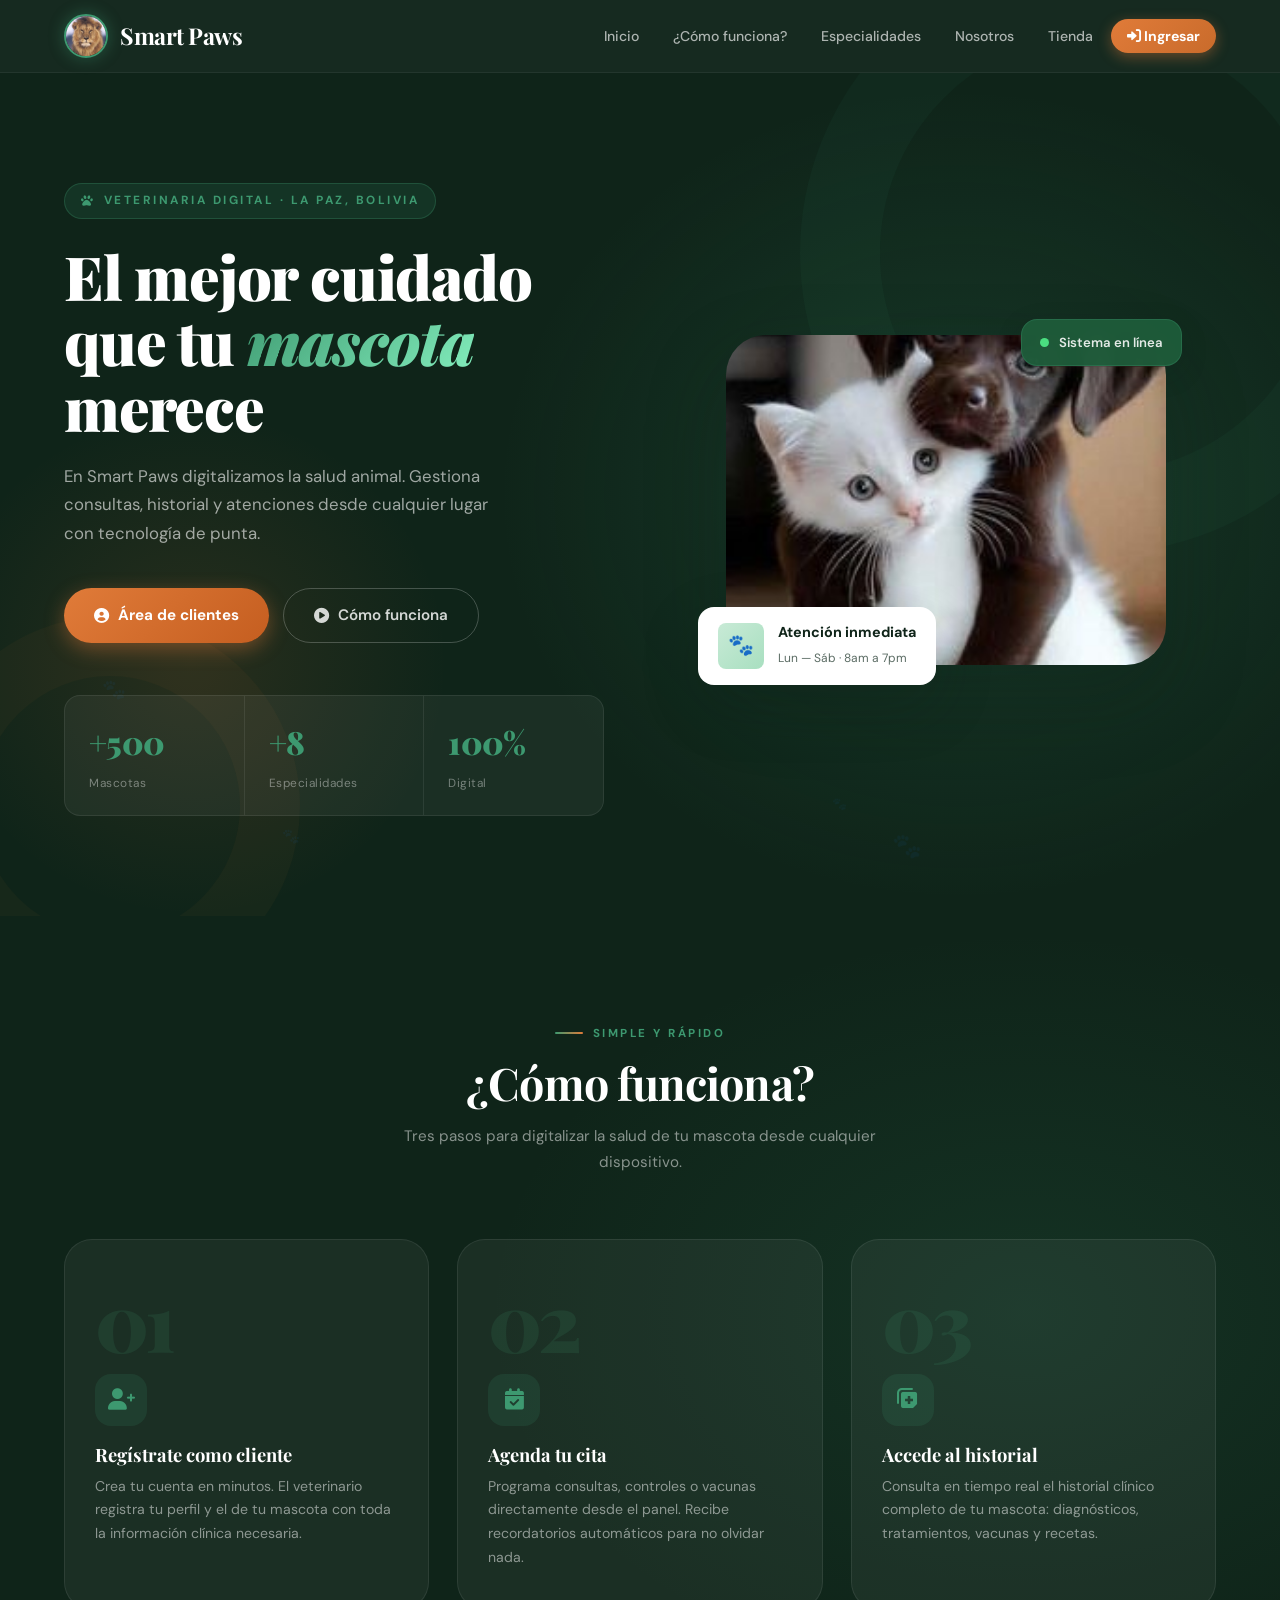
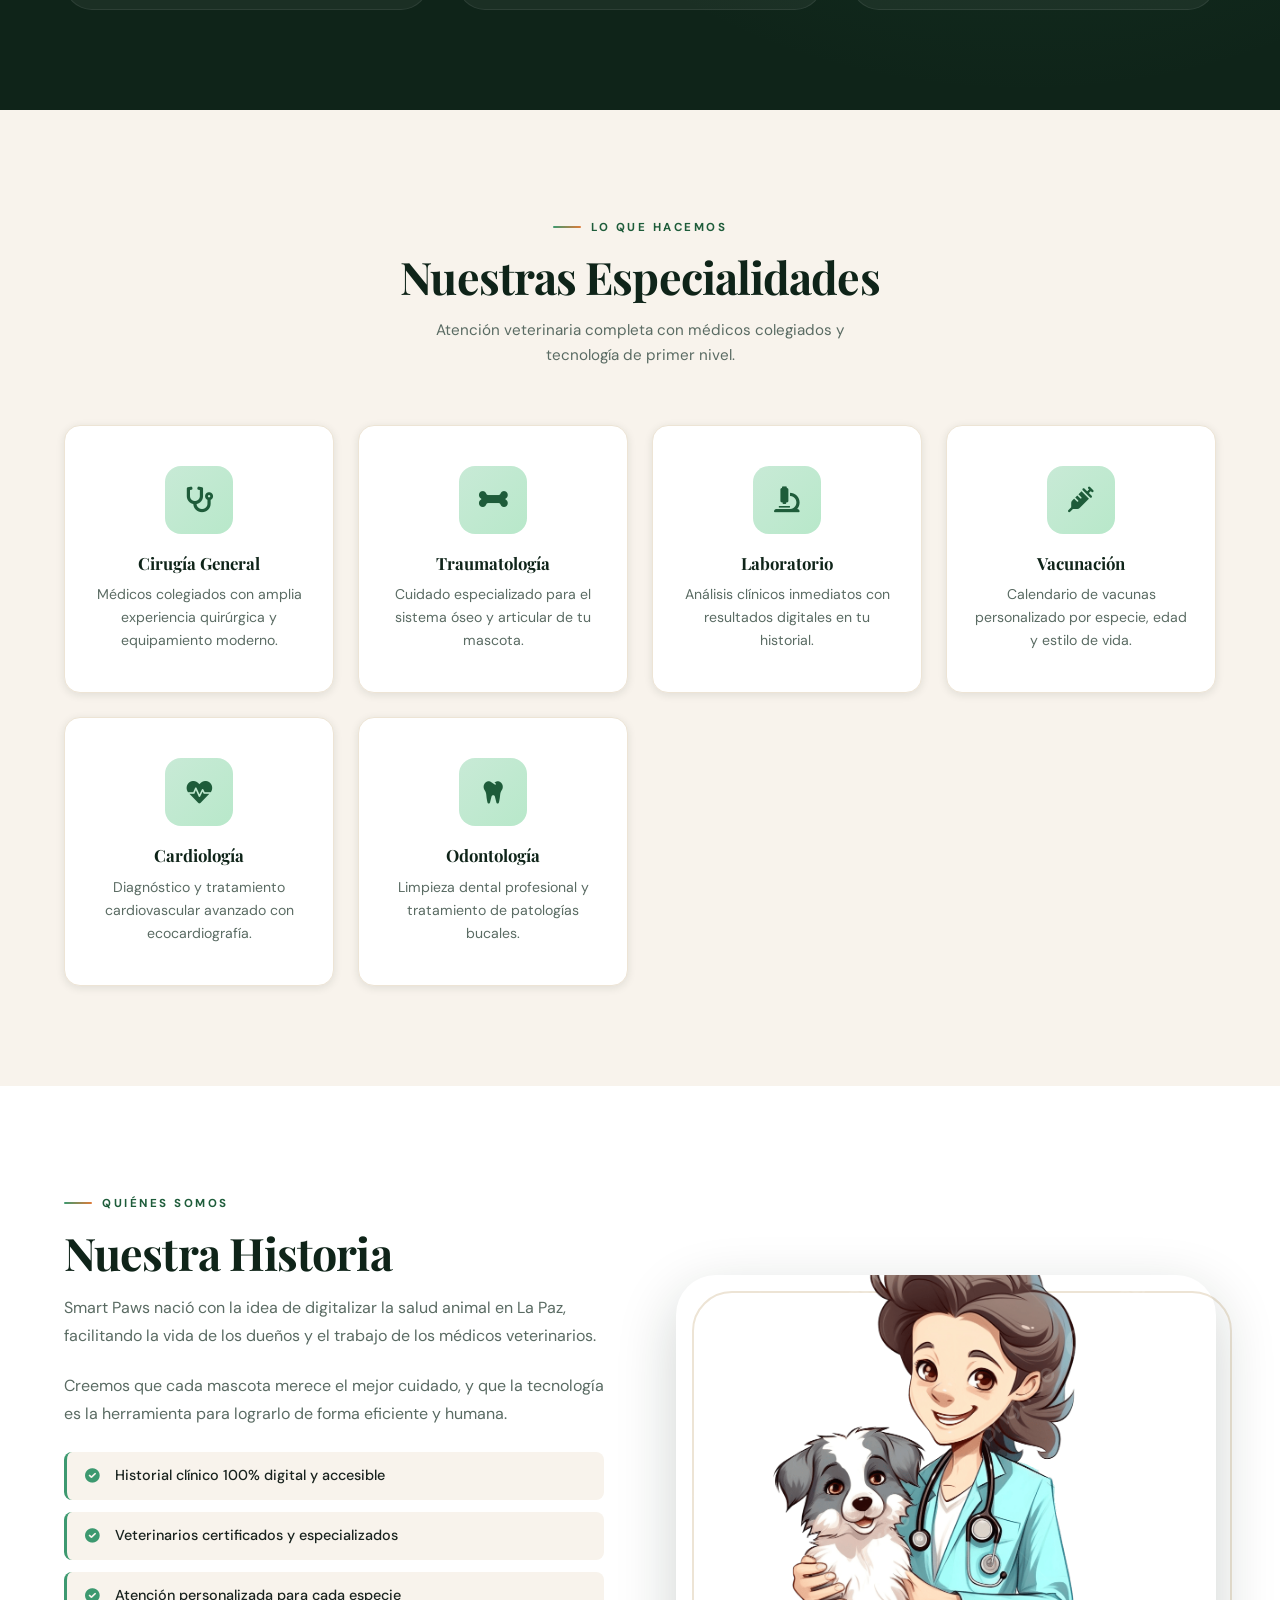
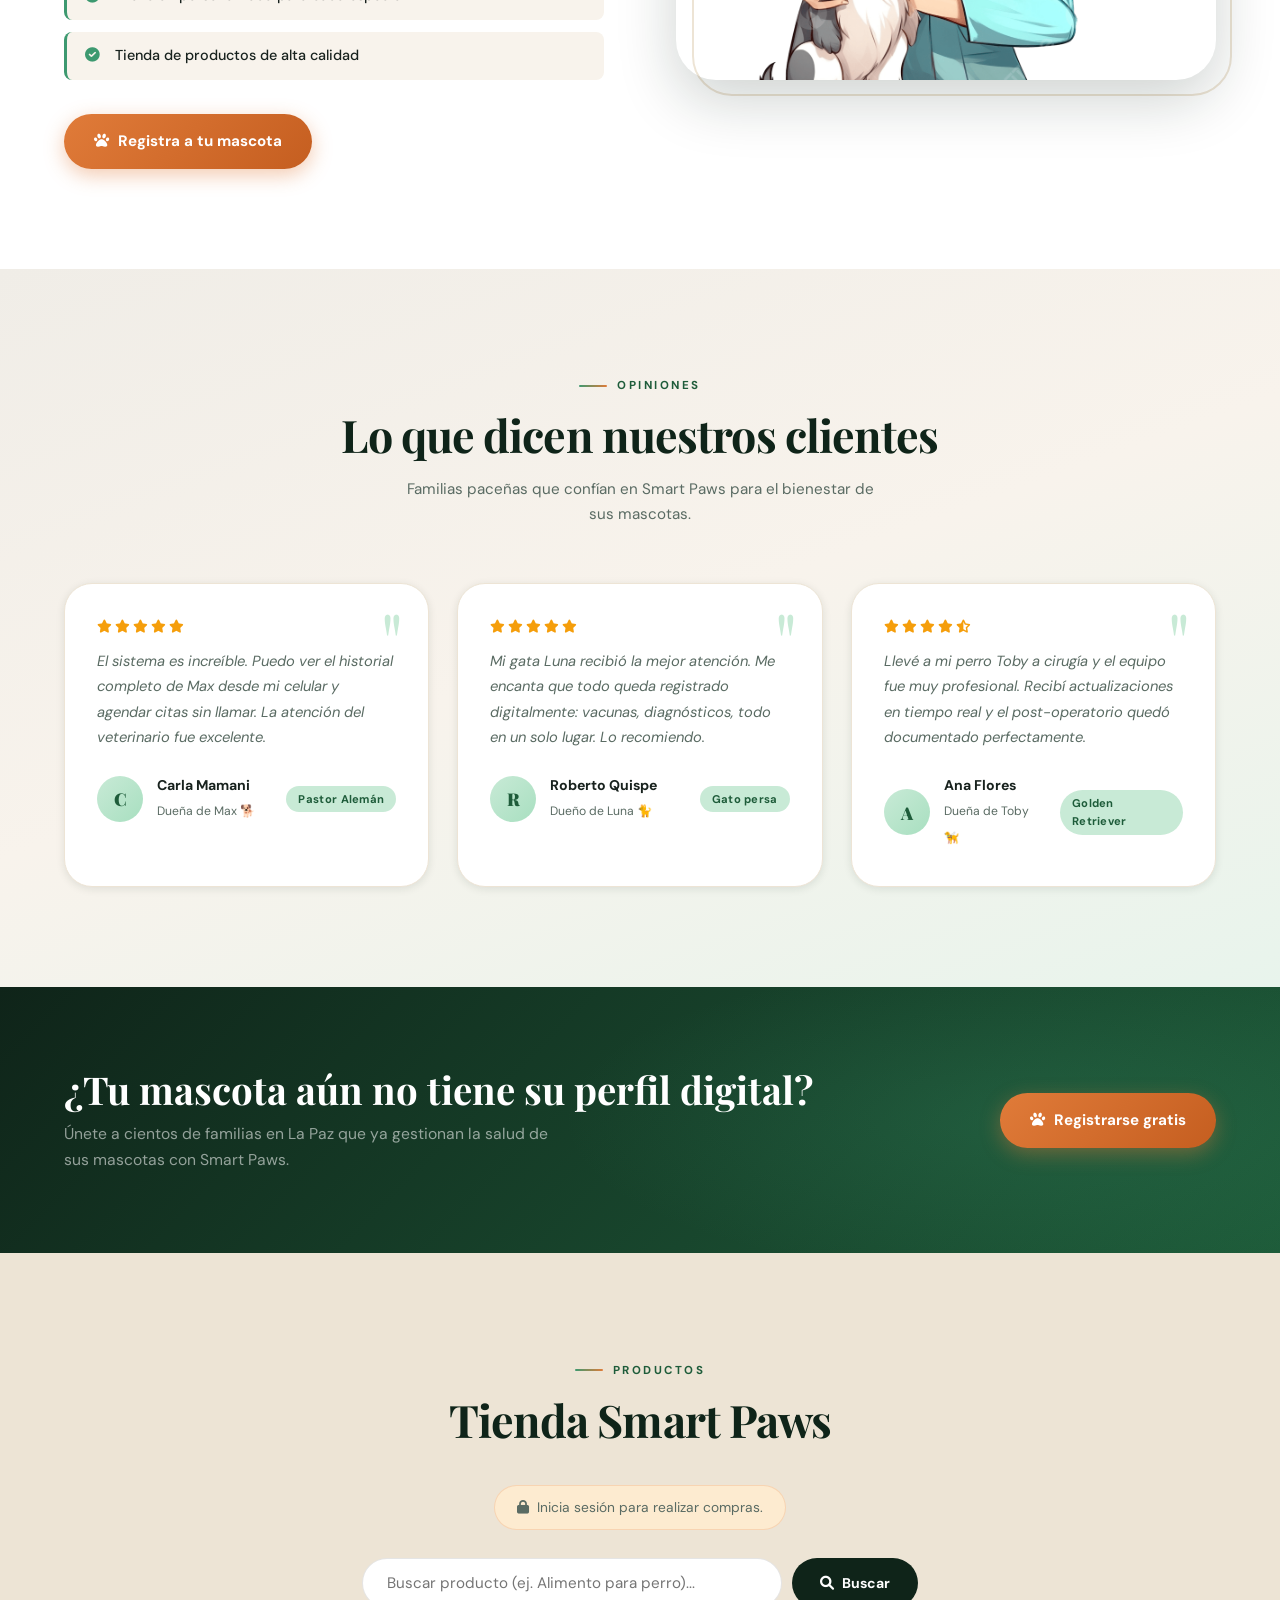
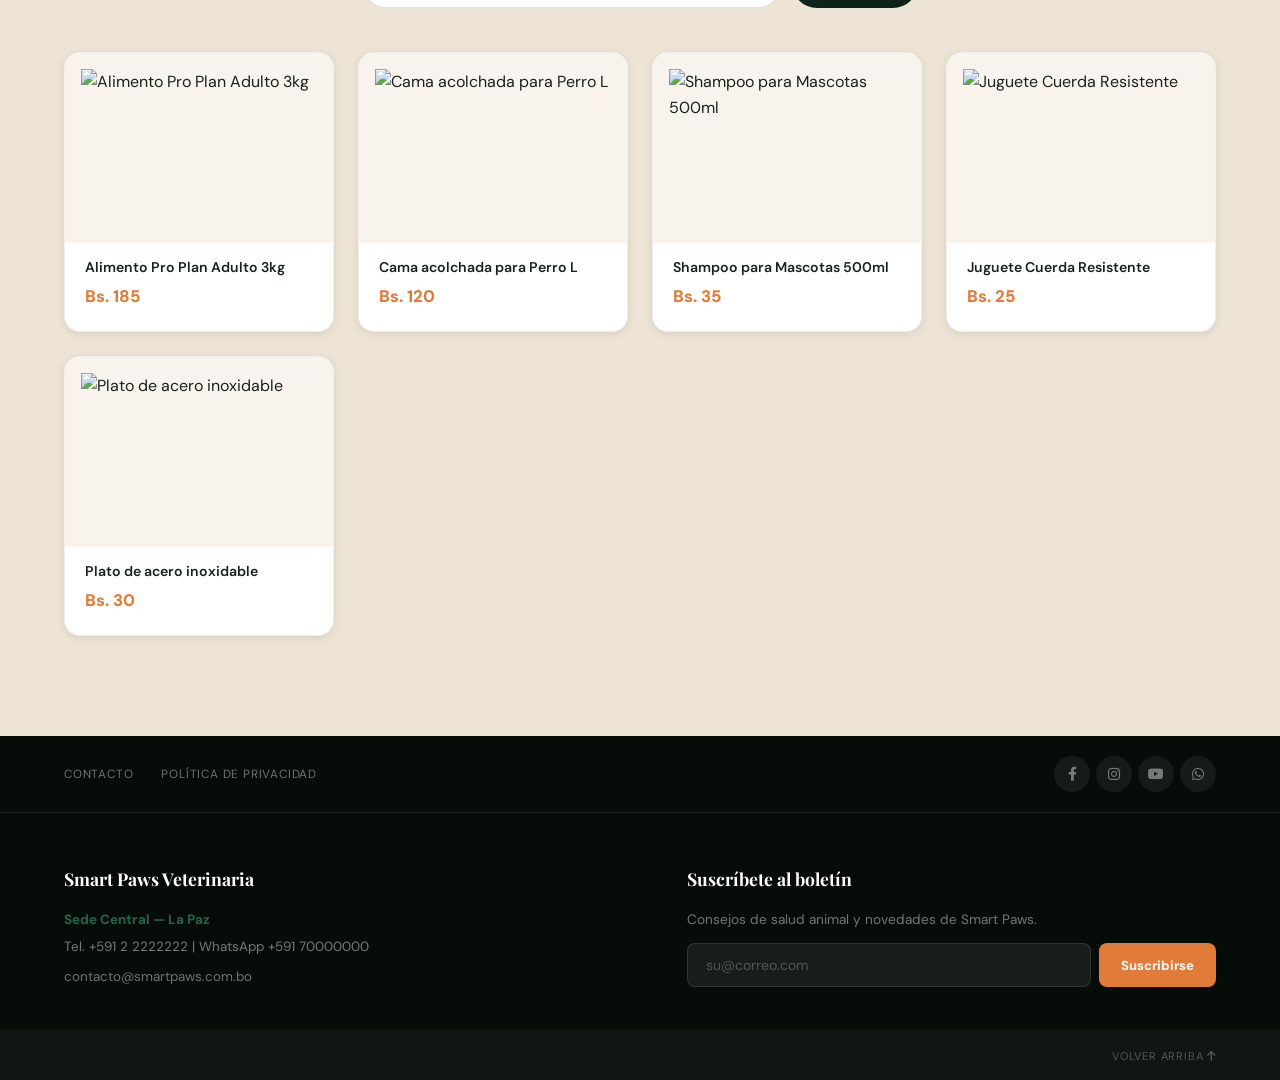
==== index.html @ b16071a9 "Update index.html" ====
<!DOCTYPE html>
<html lang="es">
<head>
  <meta charset="UTF-8">
  <meta name="viewport" content="width=device-width, initial-scale=1.0">
  <title>Smart Paws — Veterinaria Digital · La Paz</title>
  <link rel="stylesheet" href="css/style.css">
  <link rel="stylesheet" href="https://cdnjs.cloudflare.com/ajax/libs/font-awesome/6.0.0/css/all.min.css">
</head>
<body>

  <header class="main-header" id="main-header">
    <div class="container header-flex">
      <button class="menu-toggle" id="mobile-menu"><i class="fas fa-bars"></i></button>
      <div class="logo">
        <img src="img/leon.jpg" alt="Smart Paws">
        <span>Smart Paws</span>
      </div>
      <nav class="nav-menu" id="nav-menu">
        <ul>
          <li><a href="index.html">Inicio</a></li>
          <li><a href="#como">¿Cómo funciona?</a></li>
          <li><a href="#especialidad">Especialidades</a></li>
          <li><a href="#nosotros">Nosotros</a></li>
          <li><a href="#tienda">Tienda</a></li>
          <li><a href="login.html" class="btn-nav"><i class="fas fa-sign-in-alt"></i> Ingresar</a></li>
        </ul>
      </nav>
    </div>
  </header>

  <!-- HERO -->
  <section class="hero">
    <div class="hero-bg"></div>
    <div class="hero-circle"></div>
    <div class="hero-circle-2"></div>
    <div class="hero-paws">
      <span>🐾</span><span>🐾</span><span>🐾</span><span>🐾</span><span>🐾</span>
    </div>
    <div class="container hero-inner">
      <div class="hero-text">
        <span class="eyebrow"><i class="fas fa-paw"></i> Veterinaria Digital · La Paz, Bolivia</span>
        <h1>El mejor cuidado<br>que tu <em>mascota</em><br>merece</h1>
        <p>En Smart Paws digitalizamos la salud animal. Gestiona consultas, historial y atenciones desde cualquier lugar con tecnología de punta.</p>
        <div class="hero-actions">
          <a href="login.html" class="btn-primary"><i class="fas fa-user-circle"></i> Área de clientes</a>
          <a href="#como" class="btn-outline"><i class="fas fa-play-circle"></i> Cómo funciona</a>
        </div>
        <div class="hero-stats">
          <div class="stat"><span>+500</span><small>Mascotas</small></div>
          <div class="stat"><span>8+</span><small>Especialidades</small></div>
          <div class="stat"><span>100%</span><small>Digital</small></div>
        </div>
      </div>
      <div class="hero-image">
        <div class="hero-image-frame">
          <div class="hero-image-glow"></div>
          <img src="img/perrogato.jpg" alt="Mascotas felices">
          <div class="hero-badge">
            <div class="badge-icon">🐾</div>
            <div class="badge-text">
              <strong>Atención inmediata</strong>
              <span>Lun — Sáb · 8am a 7pm</span>
            </div>
          </div>
          <div class="hero-badge-2">
            <div class="pulse-dot"></div>
            <span>Sistema en línea</span>
          </div>
        </div>
      </div>
    </div>
  </section>

  <!-- CÓMO FUNCIONA -->
  <section id="como" class="como-bg section-padding">
    <div class="container">
      <div class="como-header fade-up">
        <span class="section-label">Simple y rápido</span>
        <h2 class="section-title">¿Cómo funciona?</h2>
        <p>Tres pasos para digitalizar la salud de tu mascota desde cualquier dispositivo.</p>
      </div>
      <div class="pasos-grid">
        <div class="paso fade-up">
          <div class="paso-num">01</div>
          <div class="paso-icon"><i class="fas fa-user-plus"></i></div>
          <h3>Regístrate como cliente</h3>
          <p>Crea tu cuenta en minutos. El veterinario registra tu perfil y el de tu mascota con toda la información clínica necesaria.</p>
        </div>
        <div class="paso fade-up">
          <div class="paso-num">02</div>
          <div class="paso-icon"><i class="fas fa-calendar-check"></i></div>
          <h3>Agenda tu cita</h3>
          <p>Programa consultas, controles o vacunas directamente desde el panel. Recibe recordatorios automáticos para no olvidar nada.</p>
        </div>
        <div class="paso fade-up">
          <div class="paso-num">03</div>
          <div class="paso-icon"><i class="fas fa-notes-medical"></i></div>
          <h3>Accede al historial</h3>
          <p>Consulta en tiempo real el historial clínico completo de tu mascota: diagnósticos, tratamientos, vacunas y recetas.</p>
        </div>
      </div>
    </div>
  </section>

  <!-- ESPECIALIDADES -->
  <section id="especialidad" class="section-padding especialidades-bg">
    <div class="container">
      <div class="especialidades-header fade-up">
        <span class="section-label">Lo que hacemos</span>
        <h2 class="section-title">Nuestras Especialidades</h2>
        <p style="color:var(--texto-suave);max-width:460px;margin:0 auto;font-size:.95rem;">Atención veterinaria completa con médicos colegiados y tecnología de primer nivel.</p>
      </div>
      <div class="grid-especialidades">
        <div class="card-especialidad fade-up">
          <div class="card-icon"><i class="fas fa-stethoscope"></i></div>
          <h3>Cirugía General</h3>
          <p>Médicos colegiados con amplia experiencia quirúrgica y equipamiento moderno.</p>
        </div>
        <div class="card-especialidad fade-up">
          <div class="card-icon"><i class="fas fa-bone"></i></div>
          <h3>Traumatología</h3>
          <p>Cuidado especializado para el sistema óseo y articular de tu mascota.</p>
        </div>
        <div class="card-especialidad fade-up">
          <div class="card-icon"><i class="fas fa-microscope"></i></div>
          <h3>Laboratorio</h3>
          <p>Análisis clínicos inmediatos con resultados digitales en tu historial.</p>
        </div>
        <div class="card-especialidad fade-up">
          <div class="card-icon"><i class="fas fa-syringe"></i></div>
          <h3>Vacunación</h3>
          <p>Calendario de vacunas personalizado por especie, edad y estilo de vida.</p>
        </div>
        <div class="card-especialidad fade-up">
          <div class="card-icon"><i class="fas fa-heartbeat"></i></div>
          <h3>Cardiología</h3>
          <p>Diagnóstico y tratamiento cardiovascular avanzado con ecocardiografía.</p>
        </div>
        <div class="card-especialidad fade-up">
          <div class="card-icon"><i class="fas fa-tooth"></i></div>
          <h3>Odontología</h3>
          <p>Limpieza dental profesional y tratamiento de patologías bucales.</p>
        </div>
      </div>
    </div>
  </section>

  <!-- HISTORIA / NOSOTROS -->
  <section id="nosotros" class="section-padding historia-bg">
    <div class="container grid-2">
      <div class="text-content fade-up">
        <span class="section-label">Quiénes somos</span>
        <h2 class="section-title">Nuestra Historia</h2>
        <p>Smart Paws nació con la idea de digitalizar la salud animal en La Paz, facilitando la vida de los dueños y el trabajo de los médicos veterinarios.</p>
        <p>Creemos que cada mascota merece el mejor cuidado, y que la tecnología es la herramienta para lograrlo de forma eficiente y humana.</p>
        <div class="feature-list">
          <div class="feature-item"><i class="fas fa-check-circle"></i><span>Historial clínico 100% digital y accesible</span></div>
          <div class="feature-item"><i class="fas fa-check-circle"></i><span>Veterinarios certificados y especializados</span></div>
          <div class="feature-item"><i class="fas fa-check-circle"></i><span>Atención personalizada para cada especie</span></div>
          <div class="feature-item"><i class="fas fa-check-circle"></i><span>Tienda de productos de alta calidad</span></div>
        </div>
        <a href="login.html" class="btn-primary" style="margin-top:10px;display:inline-flex;"><i class="fas fa-paw"></i> Registra a tu mascota</a>
      </div>
      <div class="image-content fade-up">
        <img src="img/veterinaria.png" alt="Equipo Smart Paws">
      </div>
    </div>
  </section>

  <!-- TESTIMONIOS -->
  <section class="testimonios-bg section-padding">
    <div class="container">
      <div class="testimonios-header fade-up">
        <span class="section-label">Opiniones</span>
        <h2 class="section-title">Lo que dicen nuestros clientes</h2>
        <p style="color:var(--texto-suave);max-width:480px;margin:0 auto;font-size:.95rem;">Familias paceñas que confían en Smart Paws para el bienestar de sus mascotas.</p>
      </div>
      <div class="testimonios-grid">
        <div class="testimonio fade-up">
          <div class="testimonio-stars">
            <i class="fas fa-star"></i><i class="fas fa-star"></i><i class="fas fa-star"></i><i class="fas fa-star"></i><i class="fas fa-star"></i>
          </div>
          <p>El sistema es increíble. Puedo ver el historial completo de Max desde mi celular y agendar citas sin llamar. La atención del veterinario fue excelente.</p>
          <div class="testimonio-autor">
            <div class="autor-avatar">C</div>
            <div class="autor-info">
              <strong>Carla Mamani</strong>
              <span>Dueña de Max 🐕</span>
            </div>
            <span class="autor-mascota">Pastor Alemán</span>
          </div>
        </div>
        <div class="testimonio fade-up">
          <div class="testimonio-stars">
            <i class="fas fa-star"></i><i class="fas fa-star"></i><i class="fas fa-star"></i><i class="fas fa-star"></i><i class="fas fa-star"></i>
          </div>
          <p>Mi gata Luna recibió la mejor atención. Me encanta que todo queda registrado digitalmente: vacunas, diagnósticos, todo en un solo lugar. Lo recomiendo.</p>
          <div class="testimonio-autor">
            <div class="autor-avatar">R</div>
            <div class="autor-info">
              <strong>Roberto Quispe</strong>
              <span>Dueño de Luna 🐈</span>
            </div>
            <span class="autor-mascota">Gato persa</span>
          </div>
        </div>
        <div class="testimonio fade-up">
          <div class="testimonio-stars">
            <i class="fas fa-star"></i><i class="fas fa-star"></i><i class="fas fa-star"></i><i class="fas fa-star"></i><i class="fas fa-star-half-alt"></i>
          </div>
          <p>Llevé a mi perro Toby a cirugía y el equipo fue muy profesional. Recibí actualizaciones en tiempo real y el post-operatorio quedó documentado perfectamente.</p>
          <div class="testimonio-autor">
            <div class="autor-avatar">A</div>
            <div class="autor-info">
              <strong>Ana Flores</strong>
              <span>Dueña de Toby 🦮</span>
            </div>
            <span class="autor-mascota">Golden Retriever</span>
          </div>
        </div>
      </div>
    </div>
  </section>

  <!-- CTA BAND -->
  <section class="cta-band">
    <div class="container cta-inner">
      <div class="cta-text fade-up">
        <h2>¿Tu mascota aún no tiene su perfil digital?</h2>
        <p>Únete a cientos de familias en La Paz que ya gestionan la salud de sus mascotas con Smart Paws.</p>
      </div>
      <div class="cta-actions fade-up">
        <a href="login.html" class="btn-primary"><i class="fas fa-paw"></i> Registrarse gratis</a>
      </div>
    </div>
  </section>

  <!-- TIENDA -->
  <section id="tienda" class="shop-preview section-padding">
    <div class="container">
      <div class="shop-header fade-up">
        <span class="section-label">Productos</span>
        <h2 class="section-title">Tienda Smart Paws</h2>
      </div>
      <p class="info-text"><i class="fas fa-lock"></i> Inicia sesión para realizar compras.</p>
      <div class="search-container">
        <input type="text" id="input-busqueda" placeholder="Buscar producto (ej. Alimento para perro)...">
        <button id="btn-buscar"><i class="fas fa-search"></i> Buscar</button>
      </div>
      <div class="product-grid" id="contenedor-productos">
        <p style="color:var(--texto-suave);">Cargando productos...</p>
      </div>
    </div>
  </section>

  <!-- FOOTER -->
  <footer class="main-footer">
    <div class="footer-top">
      <div class="container footer-top-flex">
        <div class="footer-links-top">
          <a href="#">Contacto</a>
          <a href="#">Política de privacidad</a>
        </div>
        <div class="footer-social">
          <a href="#"><i class="fab fa-facebook-f"></i></a>
          <a href="#"><i class="fab fa-instagram"></i></a>
          <a href="#"><i class="fab fa-youtube"></i></a>
          <a href="#"><i class="fab fa-whatsapp"></i></a>
        </div>
      </div>
    </div>
    <div class="footer-main">
      <div class="container footer-grid-custom">
        <div class="footer-info">
          <h3>Smart Paws Veterinaria</h3>
          <p class="city-title">Sede Central — La Paz</p>
          <p>Tel. +591 2 2222222 | WhatsApp +591 70000000</p>
          <a href="mailto:contacto@smartpaws.com.bo">contacto@smartpaws.com.bo</a>
        </div>
        <div class="footer-newsletter">
          <h3>Suscríbete al boletín</h3>
          <p style="font-size:.85rem;margin-bottom:12px;opacity:.6;">Consejos de salud animal y novedades de Smart Paws.</p>
          <div class="newsletter-form">
            <input type="email" placeholder="su@correo.com">
            <button type="button">Suscribirse</button>
          </div>
        </div>
      </div>
    </div>
    <div class="back-to-top">
      <a href="#">Volver arriba <i class="fas fa-arrow-up"></i></a>
    </div>
  </footer>

  <script src="js/main.js"></script>
  <script>
    // Scroll animations
    const observer = new IntersectionObserver((entries) => {
      entries.forEach(e => { if (e.isIntersecting) e.target.classList.add('visible'); });
    }, { threshold: 0.12 });
    document.querySelectorAll('.fade-up').forEach(el => observer.observe(el));

    // Header scroll effect
    const header = document.getElementById('main-header');
    window.addEventListener('scroll', () => {
      header.classList.toggle('scrolled', window.scrollY > 60);
    });

    // Mobile menu
    document.getElementById('mobile-menu').addEventListener('click', () => {
      document.getElementById('nav-menu').classList.toggle('active');
    });

    // Animated counters
    function animateCounter(el, target, suffix='') {
      let count = 0;
      const step = Math.ceil(target / 60);
      const timer = setInterval(() => {
        count += step;
        if (count >= target) { count = target; clearInterval(timer); }
        el.textContent = (suffix === '+' ? '+' : '') + count + (suffix !== '+' ? suffix : '');
      }, 30);
    }
    const statsObserver = new IntersectionObserver((entries) => {
      entries.forEach(e => {
        if (e.isIntersecting) {
          const spans = e.target.querySelectorAll('.stat span');
          spans.forEach(span => {
            const text = span.textContent;
            if (text.includes('+')) animateCounter(span, parseInt(text), '+');
            else if (text.includes('%')) animateCounter(span, parseInt(text), '%');
            else animateCounter(span, parseInt(text));
          });
          statsObserver.unobserve(e.target);
        }
      });
    }, { threshold: 0.5 });
    const heroStats = document.querySelector('.hero-stats');
    if (heroStats) statsObserver.observe(heroStats);
  </script>
</body>
</html>
---- css/style.css ----
/* ====================================================
   SMART PAWS — DISEÑO PREMIUM v2
   ==================================================== */

@import url('https://fonts.googleapis.com/css2?family=Playfair+Display:ital,wght@0,400;0,700;0,900;1,400;1,700&family=DM+Sans:wght@300;400;500;600;700&display=swap');

:root {
  --verde-oscuro:  #0f2419;
  --verde-medio:   #1e5c3a;
  --verde-vivo:    #3d9970;
  --verde-claro:   #c8ead6;
  --crema:         #f8f3ec;
  --arena:         #ede4d5;
  --ambar:         #e07b39;
  --ambar-claro:   #fdebd0;
  --coral:         #e05555;
  --texto:         #18221e;
  --texto-suave:   #5a6b63;
  --blanco:        #ffffff;
  --negro:         #060d09;

  --sombra-sm: 0 2px 8px rgba(15,36,25,.10);
  --sombra-md: 0 8px 28px rgba(15,36,25,.14);
  --sombra-lg: 0 20px 60px rgba(15,36,25,.20);
  --sombra-xl: 0 32px 80px rgba(15,36,25,.28);

  --radio-sm:   8px;
  --radio-md:   16px;
  --radio-lg:   28px;
  --radio-xl:   40px;
  --radio-pill: 999px;

  --transicion:       0.3s cubic-bezier(.4,0,.2,1);
  --transicion-lenta: 0.6s cubic-bezier(.4,0,.2,1);
}

/* BASE */
*,*::before,*::after{margin:0;padding:0;box-sizing:border-box;}
html{scroll-behavior:smooth;}
body{font-family:'DM Sans',sans-serif;background:var(--crema);color:var(--texto);line-height:1.65;-webkit-font-smoothing:antialiased;overflow-x:hidden;}
h1,h2,h3,h4{font-family:'Playfair Display',serif;line-height:1.15;color:var(--verde-oscuro);}
img{max-width:100%;display:block;}
a{color:inherit;text-decoration:none;}
.container{width:90%;max-width:1200px;margin:0 auto;}
::-webkit-scrollbar{width:5px;}
::-webkit-scrollbar-track{background:var(--crema);}
::-webkit-scrollbar-thumb{background:var(--verde-vivo);border-radius:3px;}

/* ANIMACIONES */
@keyframes floatUp{0%,100%{transform:translateY(0);}50%{transform:translateY(-12px);}}
@keyframes pawFloat{0%{transform:translate(0,0) rotate(0deg);opacity:.5;}60%{opacity:.15;}100%{transform:translate(8px,-60px) rotate(20deg);opacity:0;}}
@keyframes pulseDot{0%,100%{box-shadow:0 0 0 0 rgba(61,153,112,.5);}50%{box-shadow:0 0 0 8px rgba(61,153,112,0);}}
@keyframes shimmerBg{0%{background-position:-200% center;}100%{background-position:200% center;}}

/* CABECERA */
.main-header{background:rgba(15,36,25,.97);backdrop-filter:blur(20px);position:sticky;top:0;z-index:1000;border-bottom:1px solid rgba(255,255,255,.06);}
.header-flex{display:flex;justify-content:space-between;align-items:center;height:72px;}
.logo{display:flex;align-items:center;gap:12px;font-family:'Playfair Display',serif;font-weight:700;font-size:1.45rem;color:var(--blanco);letter-spacing:-.02em;}
.logo img{height:44px;width:44px;border-radius:50%;object-fit:cover;border:2px solid var(--verde-vivo);box-shadow:0 0 16px rgba(61,153,112,.4);}
.nav-menu ul{display:flex;list-style:none;gap:2px;align-items:center;}
.nav-menu a{color:rgba(255,255,255,.65);font-size:.88rem;font-weight:500;padding:8px 16px;border-radius:var(--radio-pill);transition:var(--transicion);}
.nav-menu a:hover{color:var(--blanco);background:rgba(255,255,255,.08);}
.nav-menu a.btn-nav{background:linear-gradient(135deg,var(--ambar),#c96b2b);color:var(--blanco);font-weight:700;box-shadow:0 4px 14px rgba(224,123,57,.4);}
.nav-menu a.btn-nav:hover{transform:translateY(-2px);box-shadow:0 6px 20px rgba(224,123,57,.5);}
.menu-toggle{display:none;background:none;border:none;color:var(--blanco);font-size:1.4rem;cursor:pointer;}
@media(max-width:768px){
  .menu-toggle{display:flex;align-items:center;}
  .nav-menu{display:none;position:absolute;top:72px;left:0;width:100%;background:rgba(15,36,25,.98);backdrop-filter:blur(20px);padding:16px 20px 24px;border-top:1px solid rgba(255,255,255,.08);}
  .nav-menu.active{display:block;}
  .nav-menu ul{flex-direction:column;gap:4px;}
  .nav-menu a{display:block;padding:12px 16px;}
}

/* HERO */
.hero{background:var(--verde-oscuro);position:relative;overflow:hidden;padding:110px 0 100px;}
.hero-bg{position:absolute;inset:0;background:radial-gradient(ellipse 60% 80% at 75% 50%,rgba(61,153,112,.18) 0%,transparent 60%),radial-gradient(ellipse 40% 60% at 15% 70%,rgba(224,123,57,.12) 0%,transparent 50%);pointer-events:none;}
.hero-circle{position:absolute;right:-120px;top:-120px;width:600px;height:600px;border-radius:50%;border:80px solid rgba(61,153,112,.05);pointer-events:none;}
.hero-circle-2{position:absolute;left:-80px;bottom:-80px;width:380px;height:380px;border-radius:50%;border:60px solid rgba(224,123,57,.04);pointer-events:none;}
.hero-paws{position:absolute;inset:0;pointer-events:none;overflow:hidden;}
.hero-paws span{position:absolute;font-size:1.2rem;opacity:.08;animation:pawFloat 9s ease-in-out infinite;}
.hero-paws span:nth-child(1){left:8%;bottom:25%;animation-delay:0s;}
.hero-paws span:nth-child(2){left:22%;bottom:8%;animation-delay:1.8s;font-size:.9rem;}
.hero-paws span:nth-child(3){left:65%;bottom:12%;animation-delay:3.4s;font-size:.75rem;}
.hero-paws span:nth-child(4){right:12%;bottom:35%;animation-delay:2.2s;}
.hero-paws span:nth-child(5){right:28%;bottom:6%;animation-delay:4.8s;font-size:1.5rem;}
.hero-inner{position:relative;z-index:1;display:grid;grid-template-columns:1fr 1fr;gap:72px;align-items:center;}
.hero-text .eyebrow{display:inline-flex;align-items:center;gap:8px;background:rgba(61,153,112,.14);color:var(--verde-vivo);font-size:.74rem;font-weight:700;letter-spacing:2.5px;text-transform:uppercase;padding:7px 16px;border-radius:var(--radio-pill);margin-bottom:24px;border:1px solid rgba(61,153,112,.28);}
.hero-text h1{color:var(--blanco);font-size:clamp(2.4rem,4.8vw,3.8rem);font-weight:900;margin-bottom:22px;letter-spacing:-.02em;line-height:1.08;}
.hero-text h1 em{font-style:italic;color:transparent;background:linear-gradient(135deg,var(--verde-vivo) 0%,#84efbe 100%);-webkit-background-clip:text;background-clip:text;}
.hero-text p{color:rgba(255,255,255,.6);font-size:1.05rem;max-width:440px;margin-bottom:40px;line-height:1.72;}
.hero-actions{display:flex;gap:14px;flex-wrap:wrap;}
.btn-primary{display:inline-flex;align-items:center;gap:9px;background:linear-gradient(135deg,var(--ambar) 0%,#c55e20 100%);color:var(--blanco);font-weight:700;font-size:.95rem;padding:15px 30px;border-radius:var(--radio-pill);border:none;cursor:pointer;transition:var(--transicion);box-shadow:0 6px 20px rgba(224,123,57,.4);font-family:'DM Sans',sans-serif;}
.btn-primary:hover{transform:translateY(-3px);box-shadow:0 10px 28px rgba(224,123,57,.55);}
.btn-outline{display:inline-flex;align-items:center;gap:9px;background:transparent;color:rgba(255,255,255,.82);font-weight:600;font-size:.95rem;padding:14px 30px;border-radius:var(--radio-pill);border:1.5px solid rgba(255,255,255,.22);cursor:pointer;transition:var(--transicion);font-family:'DM Sans',sans-serif;}
.btn-outline:hover{background:rgba(255,255,255,.08);border-color:rgba(255,255,255,.5);transform:translateY(-2px);}
.hero-stats{display:flex;gap:0;margin-top:52px;background:rgba(255,255,255,.05);border-radius:var(--radio-md);border:1px solid rgba(255,255,255,.08);overflow:hidden;}
.hero-stats .stat{flex:1;padding:20px 24px;border-right:1px solid rgba(255,255,255,.08);}
.hero-stats .stat:last-child{border-right:none;}
.hero-stats .stat span{display:block;font-family:'Playfair Display',serif;font-size:2rem;font-weight:900;color:var(--verde-vivo);letter-spacing:-.02em;}
.hero-stats .stat small{color:rgba(255,255,255,.4);font-size:.74rem;letter-spacing:.5px;}
.hero-image{position:relative;display:flex;justify-content:center;}
.hero-image-frame{position:relative;width:100%;max-width:440px;}
.hero-image img{width:100%;border-radius:var(--radio-xl);object-fit:cover;aspect-ratio:4/3;box-shadow:var(--sombra-xl);position:relative;z-index:1;}
.hero-image-glow{position:absolute;inset:-20px;border-radius:calc(var(--radio-xl) + 20px);background:radial-gradient(ellipse at center,rgba(61,153,112,.22) 0%,transparent 70%);pointer-events:none;}
.hero-badge{position:absolute;bottom:-20px;left:-28px;background:var(--blanco);border-radius:var(--radio-md);padding:14px 20px;box-shadow:var(--sombra-lg);display:flex;align-items:center;gap:14px;z-index:2;animation:floatUp 4s ease-in-out infinite;}
.hero-badge .badge-icon{width:46px;height:46px;background:linear-gradient(135deg,var(--verde-claro),#a8dfc0);border-radius:var(--radio-sm);display:flex;align-items:center;justify-content:center;font-size:1.3rem;}
.hero-badge .badge-text strong{display:block;font-size:.9rem;color:var(--verde-oscuro);font-family:'DM Sans',sans-serif;}
.hero-badge .badge-text span{font-size:.75rem;color:var(--texto-suave);}
.hero-badge-2{position:absolute;top:-16px;right:-16px;background:rgba(30,92,58,.95);backdrop-filter:blur(10px);border-radius:var(--radio-md);padding:12px 18px;box-shadow:var(--sombra-md);display:flex;align-items:center;gap:10px;z-index:2;animation:floatUp 5s ease-in-out infinite;animation-delay:1s;border:1px solid rgba(61,153,112,.3);}
.pulse-dot{width:9px;height:9px;border-radius:50%;background:#4ade80;animation:pulseDot 2s ease infinite;}
.hero-badge-2 span{color:rgba(255,255,255,.88);font-size:.82rem;font-weight:600;}
@media(max-width:900px){.hero-inner{grid-template-columns:1fr;}.hero-image{display:none;}.hero{padding:80px 0 70px;}}

/* SECCIONES BASE */
.section-padding{padding:100px 0;}
.section-label{display:inline-flex;align-items:center;gap:10px;color:var(--verde-medio);font-size:.72rem;font-weight:700;letter-spacing:2.5px;text-transform:uppercase;margin-bottom:14px;}
.section-label::before{content:'';display:inline-block;width:28px;height:2px;background:linear-gradient(90deg,var(--verde-vivo),var(--ambar));border-radius:2px;}
.section-title{font-size:clamp(2rem,3.5vw,2.8rem);margin-bottom:16px;letter-spacing:-.02em;}

/* COMO FUNCIONA */
.como-bg{background:var(--verde-oscuro);position:relative;overflow:hidden;}
.como-bg::before{content:'';position:absolute;inset:0;background:radial-gradient(ellipse 70% 80% at 80% 50%,rgba(61,153,112,.12) 0%,transparent 60%);pointer-events:none;}
.como-header{text-align:center;margin-bottom:64px;}
.como-header .section-label{color:var(--verde-vivo);}
.como-header .section-title{color:var(--blanco);}
.como-header p{color:rgba(255,255,255,.5);max-width:500px;margin:0 auto;font-size:.95rem;}
.pasos-grid{display:grid;grid-template-columns:repeat(3,1fr);gap:28px;position:relative;z-index:1;}
.paso{position:relative;background:rgba(255,255,255,.05);border:1px solid rgba(255,255,255,.08);border-radius:var(--radio-lg);padding:40px 30px;transition:var(--transicion);overflow:hidden;}
.paso::before{content:'';position:absolute;top:0;left:0;right:0;height:2px;background:linear-gradient(90deg,var(--verde-vivo),var(--ambar));transform:scaleX(0);transform-origin:left;transition:var(--transicion-lenta);}
.paso:hover{transform:translateY(-6px);background:rgba(255,255,255,.08);}
.paso:hover::before{transform:scaleX(1);}
.paso-num{font-family:'Playfair Display',serif;font-size:5rem;font-weight:900;color:rgba(61,153,112,.14);line-height:1;margin-bottom:14px;letter-spacing:-.05em;}
.paso-icon{width:52px;height:52px;background:rgba(61,153,112,.14);border-radius:var(--radio-md);display:flex;align-items:center;justify-content:center;font-size:1.35rem;color:var(--verde-vivo);margin-bottom:18px;transition:var(--transicion);}
.paso:hover .paso-icon{background:var(--verde-vivo);color:var(--blanco);}
.paso h3{color:var(--blanco);font-size:1.15rem;margin-bottom:10px;}
.paso p{color:rgba(255,255,255,.5);font-size:.88rem;line-height:1.68;}
@media(max-width:768px){.pasos-grid{grid-template-columns:1fr;gap:18px;}}

/* ESPECIALIDADES */
.especialidades-bg{background:var(--crema);}
.especialidades-header{text-align:center;margin-bottom:56px;}
.grid-especialidades{display:grid;grid-template-columns:repeat(auto-fit,minmax(260px,1fr));gap:24px;}
.card-especialidad{background:var(--blanco);padding:40px 28px;border-radius:var(--radio-md);text-align:center;box-shadow:var(--sombra-sm);border:1px solid var(--arena);transition:var(--transicion);position:relative;overflow:hidden;cursor:default;}
.card-especialidad::before{content:'';position:absolute;bottom:0;left:0;right:0;height:3px;background:linear-gradient(90deg,var(--verde-vivo),var(--ambar));transform:scaleX(0);transform-origin:center;transition:var(--transicion);}
.card-especialidad:hover{transform:translateY(-8px);box-shadow:var(--sombra-lg);}
.card-especialidad:hover::before{transform:scaleX(1);}
.card-especialidad .card-icon{width:68px;height:68px;background:linear-gradient(135deg,var(--verde-claro),#b8e8ca);border-radius:var(--radio-md);display:flex;align-items:center;justify-content:center;margin:0 auto 20px;font-size:1.6rem;color:var(--verde-medio);transition:var(--transicion);}
.card-especialidad:hover .card-icon{background:linear-gradient(135deg,var(--verde-medio),var(--verde-vivo));color:var(--blanco);transform:scale(1.08) rotate(-4deg);}
.card-especialidad h3{font-size:1.05rem;margin-bottom:10px;}
.card-especialidad p{color:var(--texto-suave);font-size:.88rem;}
.fade-up{opacity:0;transform:translateY(40px);transition:opacity .7s ease,transform .7s ease;}
.fade-up.visible{opacity:1;transform:translateY(0);}
.fade-up:nth-child(2){transition-delay:.1s;}
.fade-up:nth-child(3){transition-delay:.2s;}
.fade-up:nth-child(4){transition-delay:.3s;}
.fade-up:nth-child(5){transition-delay:.4s;}
.fade-up:nth-child(6){transition-delay:.5s;}

/* HISTORIA */
.historia-bg{background:var(--blanco);}
.grid-2{display:grid;grid-template-columns:1fr 1fr;gap:72px;align-items:center;}
@media(max-width:768px){.grid-2{grid-template-columns:1fr;gap:32px;}}
.text-content p{color:var(--texto-suave);font-size:1rem;margin-bottom:22px;line-height:1.75;}
.image-content{position:relative;}
.image-content img{width:100%;border-radius:var(--radio-xl);box-shadow:var(--sombra-lg);object-fit:cover;aspect-ratio:4/3;}
.image-content::before{content:'';position:absolute;bottom:-16px;right:-16px;width:100%;height:100%;border-radius:var(--radio-xl);border:2px solid var(--arena);z-index:-1;}
.feature-list{display:flex;flex-direction:column;gap:12px;margin:24px 0;}
.feature-item{display:flex;align-items:center;gap:14px;padding:12px 18px;background:var(--crema);border-radius:var(--radio-sm);border-left:3px solid var(--verde-vivo);}
.feature-item i{color:var(--verde-vivo);font-size:.9rem;width:16px;}
.feature-item span{font-size:.9rem;font-weight:500;color:var(--texto);}

/* TESTIMONIOS */
.testimonios-bg{background:linear-gradient(160deg,#f0ede7 0%,var(--crema) 50%,#e8f4ec 100%);}
.testimonios-header{text-align:center;margin-bottom:56px;}
.testimonios-grid{display:grid;grid-template-columns:repeat(auto-fit,minmax(290px,1fr));gap:28px;}
.testimonio{background:var(--blanco);border-radius:var(--radio-lg);padding:36px 32px;box-shadow:var(--sombra-sm);border:1px solid var(--arena);position:relative;transition:var(--transicion);}
.testimonio:hover{transform:translateY(-6px);box-shadow:var(--sombra-md);}
.testimonio::before{content:'"';position:absolute;top:16px;right:24px;font-family:'Playfair Display',serif;font-size:5rem;color:var(--verde-claro);line-height:1;}
.testimonio-stars{display:flex;gap:3px;margin-bottom:16px;}
.testimonio-stars i{color:#f59e0b;font-size:.82rem;}
.testimonio p{color:var(--texto-suave);font-size:.92rem;line-height:1.72;margin-bottom:24px;font-style:italic;}
.testimonio-autor{display:flex;align-items:center;gap:14px;}
.autor-avatar{width:46px;height:46px;border-radius:50%;background:linear-gradient(135deg,var(--verde-claro),#a8dfc0);display:flex;align-items:center;justify-content:center;font-size:1.1rem;font-family:'Playfair Display',serif;font-weight:900;color:var(--verde-medio);flex-shrink:0;}
.autor-info strong{display:block;font-size:.88rem;color:var(--texto);}
.autor-info span{font-size:.76rem;color:var(--texto-suave);}
.autor-mascota{margin-left:auto;background:var(--verde-claro);color:var(--verde-medio);font-size:.7rem;font-weight:700;padding:4px 12px;border-radius:var(--radio-pill);letter-spacing:.3px;}

/* CTA BAND */
.cta-band{background:linear-gradient(135deg,var(--verde-oscuro) 0%,#1e5c3a 100%);padding:80px 0;position:relative;overflow:hidden;}
.cta-band::before{content:'';position:absolute;inset:0;background:radial-gradient(ellipse 60% 100% at 80% 50%,rgba(61,153,112,.2) 0%,transparent 60%);}
.cta-inner{position:relative;z-index:1;display:grid;grid-template-columns:1fr auto;gap:40px;align-items:center;}
.cta-text h2{color:var(--blanco);font-size:clamp(1.8rem,3vw,2.4rem);margin-bottom:10px;}
.cta-text p{color:rgba(255,255,255,.55);font-size:.98rem;max-width:500px;}
.cta-actions{display:flex;gap:12px;flex-wrap:wrap;align-items:center;}
@media(max-width:768px){.cta-inner{grid-template-columns:1fr;}.cta-actions{justify-content:flex-start;}}

/* TIENDA */
.shop-preview{background:var(--arena);}
.shop-header{text-align:center;margin-bottom:40px;}
.info-text{display:flex;align-items:center;justify-content:center;gap:8px;color:var(--texto-suave);font-size:.86rem;background:var(--ambar-claro);padding:10px 22px;border-radius:var(--radio-pill);width:fit-content;margin:0 auto 28px;border:1px solid rgba(224,123,57,.2);}
.search-container{display:flex;justify-content:center;margin-bottom:44px;gap:10px;}
.search-container input{padding:14px 24px;width:55%;max-width:420px;border:1.5px solid rgba(0,0,0,.10);border-radius:var(--radio-pill);outline:none;font-family:inherit;font-size:.95rem;background:var(--blanco);transition:var(--transicion);}
.search-container input:focus{border-color:var(--verde-vivo);box-shadow:0 0 0 4px rgba(61,153,112,.12);}
.search-container button{padding:14px 28px;background:var(--verde-oscuro);color:var(--blanco);border:none;border-radius:var(--radio-pill);cursor:pointer;font-family:inherit;font-weight:700;font-size:.88rem;transition:var(--transicion);display:flex;align-items:center;gap:8px;}
.search-container button:hover{background:var(--verde-medio);transform:translateY(-1px);}
.product-grid{display:grid;grid-template-columns:repeat(auto-fill,minmax(230px,1fr));gap:24px;}
.product-grid .card{background:var(--blanco);padding:0;border-radius:var(--radio-md);box-shadow:var(--sombra-sm);overflow:hidden;border:1px solid rgba(0,0,0,.06);transition:var(--transicion);text-align:left;}
.product-grid .card:hover{transform:translateY(-6px);box-shadow:var(--sombra-md);}
.product-grid .card img{width:100%;height:190px;object-fit:contain;background:var(--crema);padding:16px;transition:var(--transicion);}
.product-grid .card:hover img{transform:scale(1.04);}
.product-grid .card .card-info{padding:16px 20px 20px;}
.product-grid .card h3{font-family:'DM Sans',sans-serif;font-size:.88rem;font-weight:600;margin-bottom:8px;color:var(--texto);}
.product-grid .card .price{color:var(--ambar);font-weight:800;font-size:1.05rem;}

/* FOOTER */
.main-footer{background:var(--negro);color:rgba(255,255,255,.72);}
.footer-top{border-bottom:1px solid rgba(255,255,255,.07);padding:20px 0;}
.footer-top-flex{display:flex;justify-content:space-between;align-items:center;}
.footer-links-top a{color:rgba(255,255,255,.42);font-size:.74rem;margin-right:24px;letter-spacing:.8px;text-transform:uppercase;transition:var(--transicion);}
.footer-links-top a:hover{color:var(--blanco);}
.footer-social{display:flex;gap:6px;}
.footer-social a{width:36px;height:36px;border-radius:50%;background:rgba(255,255,255,.06);display:flex;align-items:center;justify-content:center;color:rgba(255,255,255,.42);font-size:.88rem;transition:var(--transicion);}
.footer-social a:hover{background:var(--verde-vivo);color:var(--blanco);}
.footer-main{padding:56px 0 40px;}
.footer-grid-custom{display:grid;grid-template-columns:1.5fr 1.4fr;gap:56px;}
.footer-info h3,.footer-newsletter h3{font-family:'Playfair Display',serif;font-size:1.1rem;font-weight:700;color:var(--blanco);margin-bottom:20px;}
.city-title{font-weight:700;color:var(--verde-vivo);margin-bottom:6px;font-size:.88rem;}
.footer-info p{font-size:.84rem;margin-bottom:5px;opacity:.62;}
.footer-info a{color:rgba(255,255,255,.42);font-size:.84rem;transition:var(--transicion);}
.footer-info a:hover{color:var(--blanco);}
.newsletter-form{display:flex;gap:8px;margin-top:12px;}
.newsletter-form input{flex:1;padding:12px 18px;background:rgba(255,255,255,.07);border:1px solid rgba(255,255,255,.11);border-radius:var(--radio-sm);color:var(--blanco);font-family:inherit;font-size:.88rem;outline:none;transition:var(--transicion);}
.newsletter-form input::placeholder{color:rgba(255,255,255,.25);}
.newsletter-form input:focus{border-color:var(--verde-vivo);}
.newsletter-form button{padding:12px 22px;background:var(--ambar);border:none;color:var(--blanco);font-family:inherit;font-weight:700;font-size:.82rem;border-radius:var(--radio-sm);cursor:pointer;transition:var(--transicion);white-space:nowrap;}
.newsletter-form button:hover{background:#c96b2b;}
.back-to-top{background:rgba(255,255,255,.04);text-align:right;padding:12px 5%;}
.back-to-top a{color:rgba(255,255,255,.28);font-size:.7rem;letter-spacing:.8px;text-transform:uppercase;transition:var(--transicion);}
.back-to-top a:hover{color:var(--blanco);}
@media(max-width:768px){.footer-grid-custom{grid-template-columns:1fr;gap:28px;}.footer-top-flex{flex-direction:column;gap:14px;text-align:center;}.newsletter-form{flex-direction:column;}}

/* LOGIN */
.auth-page{min-height:100vh;background:radial-gradient(ellipse 80% 60% at 30% 100%,rgba(61,153,112,.12) 0%,transparent 50%),radial-gradient(ellipse 60% 80% at 80% 0%,rgba(224,123,57,.08) 0%,transparent 50%),var(--crema);display:flex;align-items:center;justify-content:center;padding:32px 16px;}
.auth-wrapper{width:100%;max-width:440px;}
.auth-logo{text-align:center;margin-bottom:28px;}
.auth-logo img{width:72px;height:72px;border-radius:50%;object-fit:cover;margin:0 auto 14px;border:3px solid var(--verde-vivo);box-shadow:0 6px 24px rgba(61,153,112,.35);}
.auth-logo h2{font-size:1.75rem;color:var(--verde-oscuro);letter-spacing:-.02em;}
.auth-logo p{color:var(--texto-suave);font-size:.88rem;margin-top:5px;}
.auth-card{background:var(--blanco);border-radius:var(--radio-lg);padding:36px 40px 40px;box-shadow:var(--sombra-xl);border:1px solid var(--arena);}
.tab-group{display:flex;background:var(--crema);border-radius:var(--radio-pill);padding:5px;margin-bottom:28px;gap:4px;}
.tab-btn{flex:1;border:none;background:none;padding:10px;border-radius:var(--radio-pill);cursor:pointer;font-family:inherit;font-weight:600;font-size:.88rem;color:var(--texto-suave);transition:var(--transicion);}
.tab-btn.active{background:var(--blanco);color:var(--verde-oscuro);box-shadow:0 2px 10px rgba(0,0,0,.10);}
.input-group{display:flex;flex-direction:column;gap:14px;}
.input-group input,.input-group select{width:100%;padding:13px 18px;border:1.5px solid var(--arena);border-radius:var(--radio-sm);font-family:inherit;font-size:.92rem;color:var(--texto);background:var(--blanco);outline:none;transition:var(--transicion);}
.input-group input:focus,.input-group select:focus{border-color:var(--verde-vivo);box-shadow:0 0 0 4px rgba(61,153,112,.10);}
.input-group input::placeholder{color:#c0ccc6;}
.btn-principal{padding:14px;background:linear-gradient(135deg,var(--verde-oscuro),var(--verde-medio));color:var(--blanco);border:none;border-radius:var(--radio-sm);cursor:pointer;font-family:inherit;font-weight:700;font-size:.95rem;transition:var(--transicion);box-shadow:0 4px 14px rgba(15,36,25,.25);}
.btn-principal:hover{transform:translateY(-2px);box-shadow:0 8px 22px rgba(15,36,25,.35);}
.auth-back{position:fixed;top:20px;right:24px;display:flex;align-items:center;gap:7px;color:var(--verde-oscuro);font-weight:600;font-size:.85rem;background:var(--blanco);padding:9px 18px;border-radius:var(--radio-pill);box-shadow:var(--sombra-sm);transition:var(--transicion);z-index:100;border:1px solid var(--arena);}
.auth-back:hover{background:var(--verde-oscuro);color:var(--blanco);border-color:transparent;}
.hidden{display:none!important;}

/* FORM PAGE */
.form-page{background:var(--crema);min-height:100vh;}
.form-topbar{background:var(--verde-oscuro);display:flex;align-items:center;justify-content:space-between;padding:18px 5%;box-shadow:0 2px 12px rgba(0,0,0,.25);}
.form-topbar h3{color:var(--blanco);font-family:'DM Sans',sans-serif;font-weight:700;font-size:1.05rem;}
.form-topbar a{display:flex;align-items:center;gap:8px;color:rgba(255,255,255,.6);font-size:.85rem;font-weight:500;transition:var(--transicion);padding:7px 16px;border-radius:var(--radio-pill);border:1px solid rgba(255,255,255,.14);}
.form-topbar a:hover{color:var(--blanco);background:rgba(255,255,255,.08);}
.form-body{display:flex;justify-content:center;padding:48px 20px;}
.form-card{background:var(--blanco);border-radius:var(--radio-lg);padding:40px 44px;max-width:680px;width:100%;box-shadow:var(--sombra-lg);border:1px solid var(--arena);}
.form-card h2{font-size:1.7rem;margin-bottom:6px;}
.form-subtitle{color:var(--texto-suave);font-size:.9rem;margin-bottom:32px;}
.field-group{display:flex;flex-direction:column;gap:22px;}
.field{display:flex;flex-direction:column;gap:8px;}
.field label{font-size:.78rem;font-weight:700;letter-spacing:.8px;text-transform:uppercase;color:var(--verde-medio);}
.field input,.field select,.field textarea{padding:13px 16px;border:1.5px solid var(--arena);border-radius:var(--radio-sm);font-family:inherit;font-size:.92rem;color:var(--texto);background:var(--blanco);outline:none;transition:var(--transicion);width:100%;}
.field input:focus,.field select:focus,.field textarea:focus{border-color:var(--verde-vivo);box-shadow:0 0 0 4px rgba(61,153,112,.10);}
.field textarea{resize:vertical;min-height:90px;}
.field-row{display:grid;grid-template-columns:1fr 1fr;gap:18px;}
@media(max-width:560px){.field-row{grid-template-columns:1fr;}}
.ci-box{display:flex;gap:10px;}
.ci-box input{flex:1;}
.ci-box button{padding:13px 20px;background:var(--verde-oscuro);color:var(--blanco);border:none;border-radius:var(--radio-sm);cursor:pointer;font-family:inherit;font-weight:600;font-size:.85rem;transition:var(--transicion);white-space:nowrap;display:flex;align-items:center;gap:7px;}
.ci-box button:hover{background:var(--verde-medio);}
.preview{margin-top:10px;}
.preview img{width:120px;height:120px;object-fit:cover;border-radius:var(--radio-md);border:2px solid var(--arena);}
.btn-submit{padding:15px;background:linear-gradient(135deg,var(--verde-oscuro),var(--verde-medio));color:var(--blanco);border:none;border-radius:var(--radio-sm);cursor:pointer;font-family:inherit;font-weight:700;font-size:1rem;transition:var(--transicion);box-shadow:0 6px 20px rgba(15,36,25,.25);display:flex;align-items:center;justify-content:center;gap:8px;}
.btn-submit:hover{transform:translateY(-2px);box-shadow:0 10px 28px rgba(15,36,25,.35);}

/* PANEL VETERINARIO */
.vet-page{display:flex;min-height:100vh;background:var(--crema);}
.sidebar{width:264px;background:var(--negro);flex-shrink:0;display:flex;flex-direction:column;position:sticky;top:0;height:100vh;overflow-y:auto;}
.vet-info{text-align:center;padding:32px 20px 24px;border-bottom:1px solid rgba(255,255,255,.07);background:linear-gradient(160deg,rgba(30,92,58,.35) 0%,transparent 100%);}
.avatar{width:84px;height:84px;border-radius:50%;border:3px solid var(--verde-vivo);object-fit:cover;margin:0 auto 14px;box-shadow:0 0 0 6px rgba(61,153,112,.14);}
.vet-info h3{color:var(--blanco);font-size:1rem;font-family:'DM Sans',sans-serif;font-weight:700;margin-bottom:4px;}
.vet-info p{color:rgba(255,255,255,.35);font-size:.74rem;}
.sidebar-tag{display:inline-block;background:rgba(61,153,112,.18);color:var(--verde-vivo);font-size:.68rem;font-weight:700;padding:4px 12px;border-radius:var(--radio-pill);margin-top:8px;border:1px solid rgba(61,153,112,.22);letter-spacing:.5px;text-transform:uppercase;}
.side-nav{padding:16px 12px;flex:1;}
.side-nav-section{font-size:.62rem;font-weight:700;letter-spacing:2px;text-transform:uppercase;color:rgba(255,255,255,.18);padding:14px 14px 6px;margin-top:4px;}
.side-nav a{display:flex;align-items:center;gap:11px;color:rgba(255,255,255,.52);text-decoration:none;padding:11px 14px;border-radius:var(--radio-sm);margin-bottom:2px;font-size:.85rem;font-weight:500;transition:var(--transicion);}
.side-nav a i{width:17px;font-size:.83rem;}
.side-nav a:hover{background:rgba(255,255,255,.07);color:var(--blanco);}
.side-nav a.active{background:rgba(61,153,112,.18);color:var(--verde-vivo);font-weight:700;border-left:2px solid var(--verde-vivo);}
.side-nav a.logout{color:rgba(248,113,113,.65);}
.side-nav a.logout:hover{background:rgba(248,113,113,.10);color:#f87171;}
.main-content{flex:1;padding:28px 32px;overflow-y:auto;}
.content-header{display:flex;align-items:center;justify-content:space-between;margin-bottom:28px;padding-bottom:22px;border-bottom:1px solid var(--arena);}
.content-header h1{font-size:1.5rem;letter-spacing:-.02em;}
.header-date{font-size:.78rem;color:var(--texto-suave);background:var(--blanco);padding:7px 16px;border-radius:var(--radio-pill);border:1px solid var(--arena);}
.menu-toggle{display:none;background:none;border:none;font-size:1.4rem;cursor:pointer;color:var(--verde-oscuro);}
@media(max-width:768px){.vet-page{flex-direction:column;}.sidebar{width:100%;height:auto;position:relative;display:none;}.sidebar.active{display:flex;}.menu-toggle{display:flex;align-items:center;}.main-content{padding:20px;}}

/* STATS CARDS */
.stats-row{display:grid;grid-template-columns:repeat(4,1fr);gap:18px;margin-bottom:24px;}
@media(max-width:900px){.stats-row{grid-template-columns:repeat(2,1fr);}}
@media(max-width:480px){.stats-row{grid-template-columns:1fr;}}
.stat-card{background:var(--blanco);border-radius:var(--radio-md);padding:22px 24px;border:1px solid var(--arena);box-shadow:var(--sombra-sm);transition:var(--transicion);position:relative;overflow:hidden;}
.stat-card:hover{transform:translateY(-3px);box-shadow:var(--sombra-md);}
.stat-card::before{content:'';position:absolute;top:0;left:0;width:4px;height:100%;border-radius:4px 0 0 4px;}
.stat-card.verde::before{background:linear-gradient(180deg,var(--verde-vivo),var(--verde-medio));}
.stat-card.ambar::before{background:linear-gradient(180deg,var(--ambar),#c96b2b);}
.stat-card.azul::before{background:linear-gradient(180deg,#60a5fa,#3b82f6);}
.stat-card.coral::before{background:linear-gradient(180deg,#f87171,var(--coral));}
.stat-card-icon{width:44px;height:44px;border-radius:var(--radio-sm);display:flex;align-items:center;justify-content:center;font-size:1.1rem;margin-bottom:14px;}
.stat-card.verde .stat-card-icon{background:var(--verde-claro);color:var(--verde-medio);}
.stat-card.ambar .stat-card-icon{background:var(--ambar-claro);color:var(--ambar);}
.stat-card.azul .stat-card-icon{background:#dbeafe;color:#3b82f6;}
.stat-card.coral .stat-card-icon{background:#fee2e2;color:var(--coral);}
.stat-card .stat-num{font-family:'Playfair Display',serif;font-size:2rem;font-weight:900;color:var(--verde-oscuro);line-height:1;margin-bottom:5px;}
.stat-card .stat-label{font-size:.77rem;color:var(--texto-suave);font-weight:500;}
.stat-card .stat-change{display:inline-flex;align-items:center;gap:4px;font-size:.7rem;font-weight:700;padding:3px 8px;border-radius:var(--radio-pill);margin-top:8px;}
.stat-change.up{background:#dcfce7;color:#16a34a;}
.stat-change.neutral{background:var(--arena);color:var(--texto-suave);}

/* BLOCKS */
.block{background:var(--blanco);border-radius:var(--radio-md);padding:24px 28px;margin-bottom:20px;border:1px solid var(--arena);box-shadow:var(--sombra-sm);}
.block h3{font-size:.95rem;margin-bottom:18px;display:flex;align-items:center;gap:10px;padding-bottom:14px;border-bottom:1px solid var(--arena);}
.card{background:var(--blanco);border-radius:var(--radio-md);padding:24px 28px;border:1px solid var(--arena);box-shadow:var(--sombra-sm);}
.card h3{font-size:.92rem;margin-bottom:16px;display:flex;align-items:center;gap:10px;}
.mascota-item{display:flex;justify-content:space-between;align-items:center;padding:12px 0;border-bottom:1px solid var(--arena);font-size:.86rem;}
.mascota-item:last-child{border-bottom:none;}
.search-section{background:var(--blanco);border-radius:var(--radio-md);padding:24px 28px;margin-bottom:20px;border:1px solid var(--arena);box-shadow:var(--sombra-sm);}
.search-section h3{font-size:.92rem;margin-bottom:16px;}
.search-box{display:flex;gap:10px;}
.search-box input{flex:1;padding:12px 18px;border:1.5px solid var(--arena);border-radius:var(--radio-sm);font-family:inherit;font-size:.9rem;color:var(--texto);background:var(--crema);outline:none;transition:var(--transicion);}
.search-box input:focus{border-color:var(--verde-vivo);background:var(--blanco);}
.search-box button{padding:12px 22px;background:var(--verde-oscuro);color:var(--blanco);border:none;border-radius:var(--radio-sm);cursor:pointer;font-family:inherit;font-weight:700;font-size:.85rem;transition:var(--transicion);display:flex;align-items:center;gap:7px;}
.search-box button:hover{background:var(--verde-medio);}
.status-badge{display:inline-flex;align-items:center;gap:5px;font-size:.72rem;font-weight:700;padding:3px 10px;border-radius:var(--radio-pill);}
.status-badge.pendiente{background:#fef3c7;color:#d97706;}
.status-badge.completado{background:#dcfce7;color:#16a34a;}
.status-badge.urgente{background:#fee2e2;color:#dc2626;}
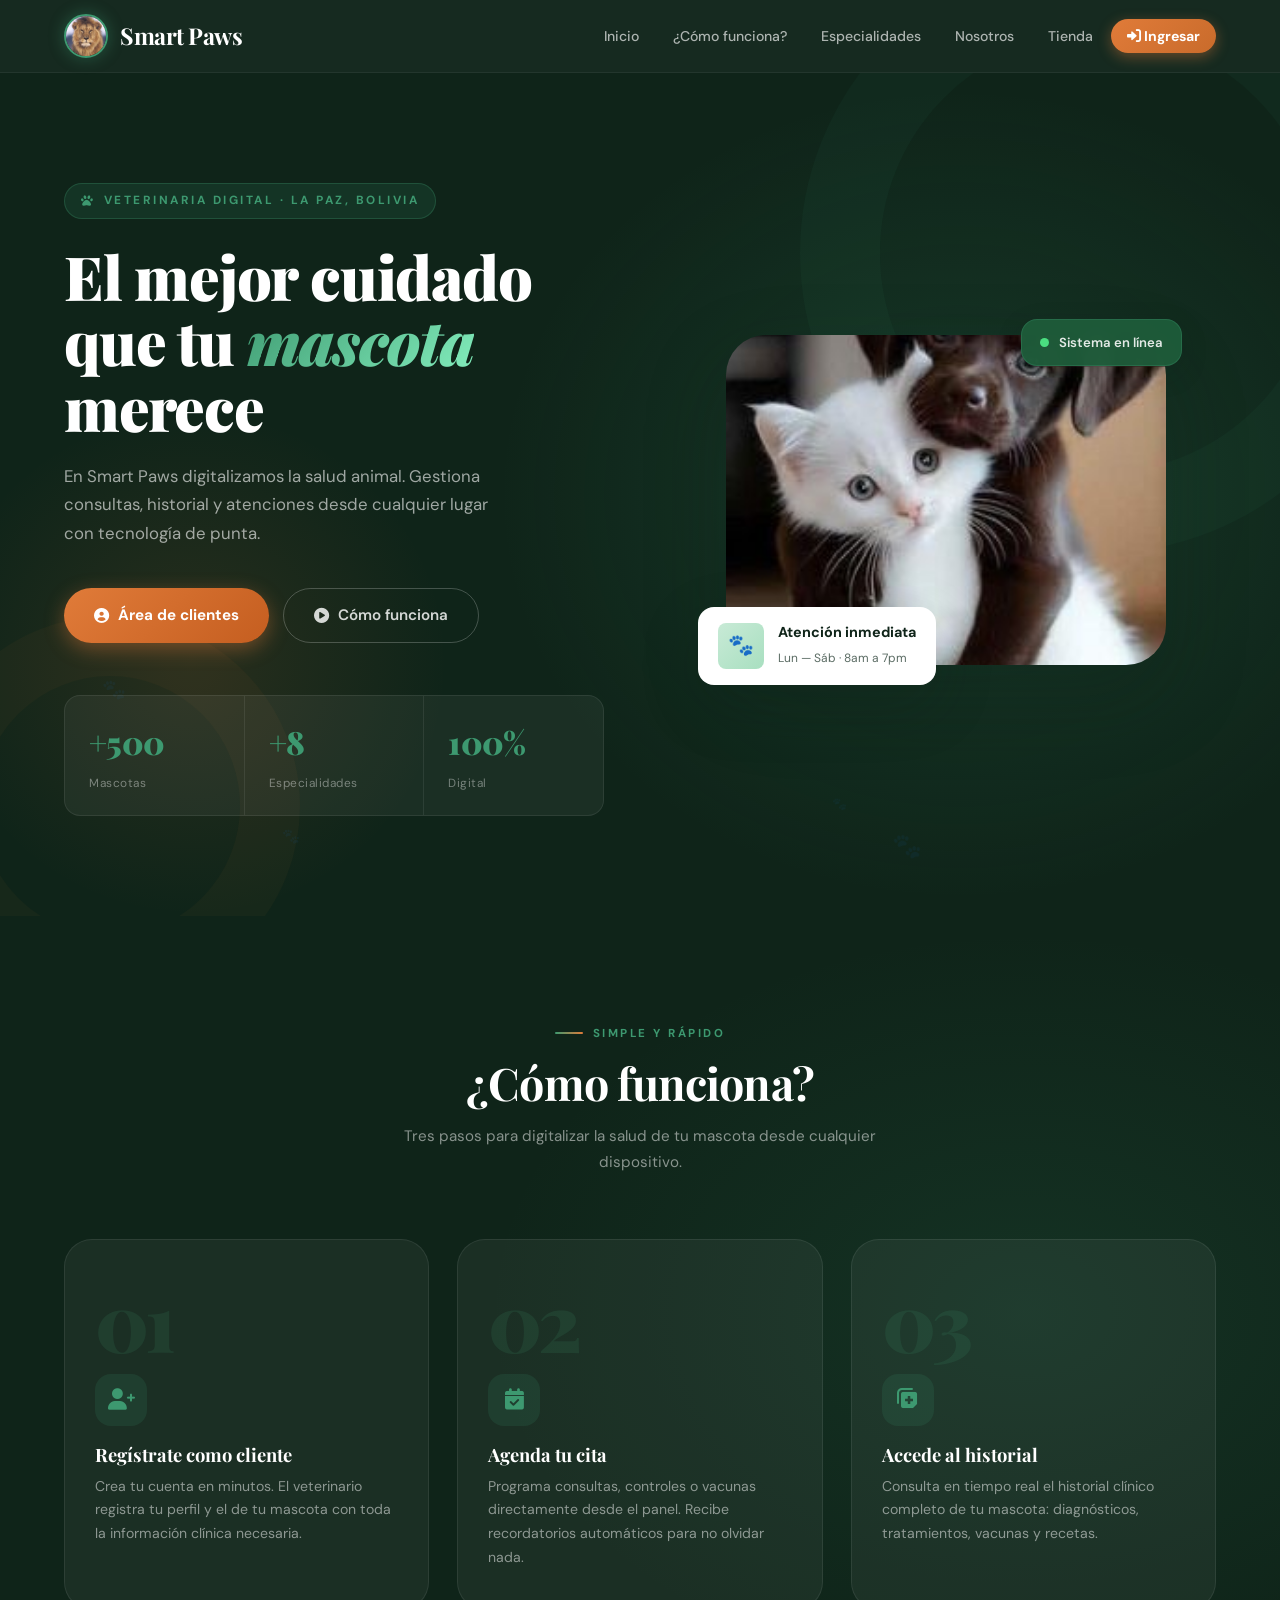
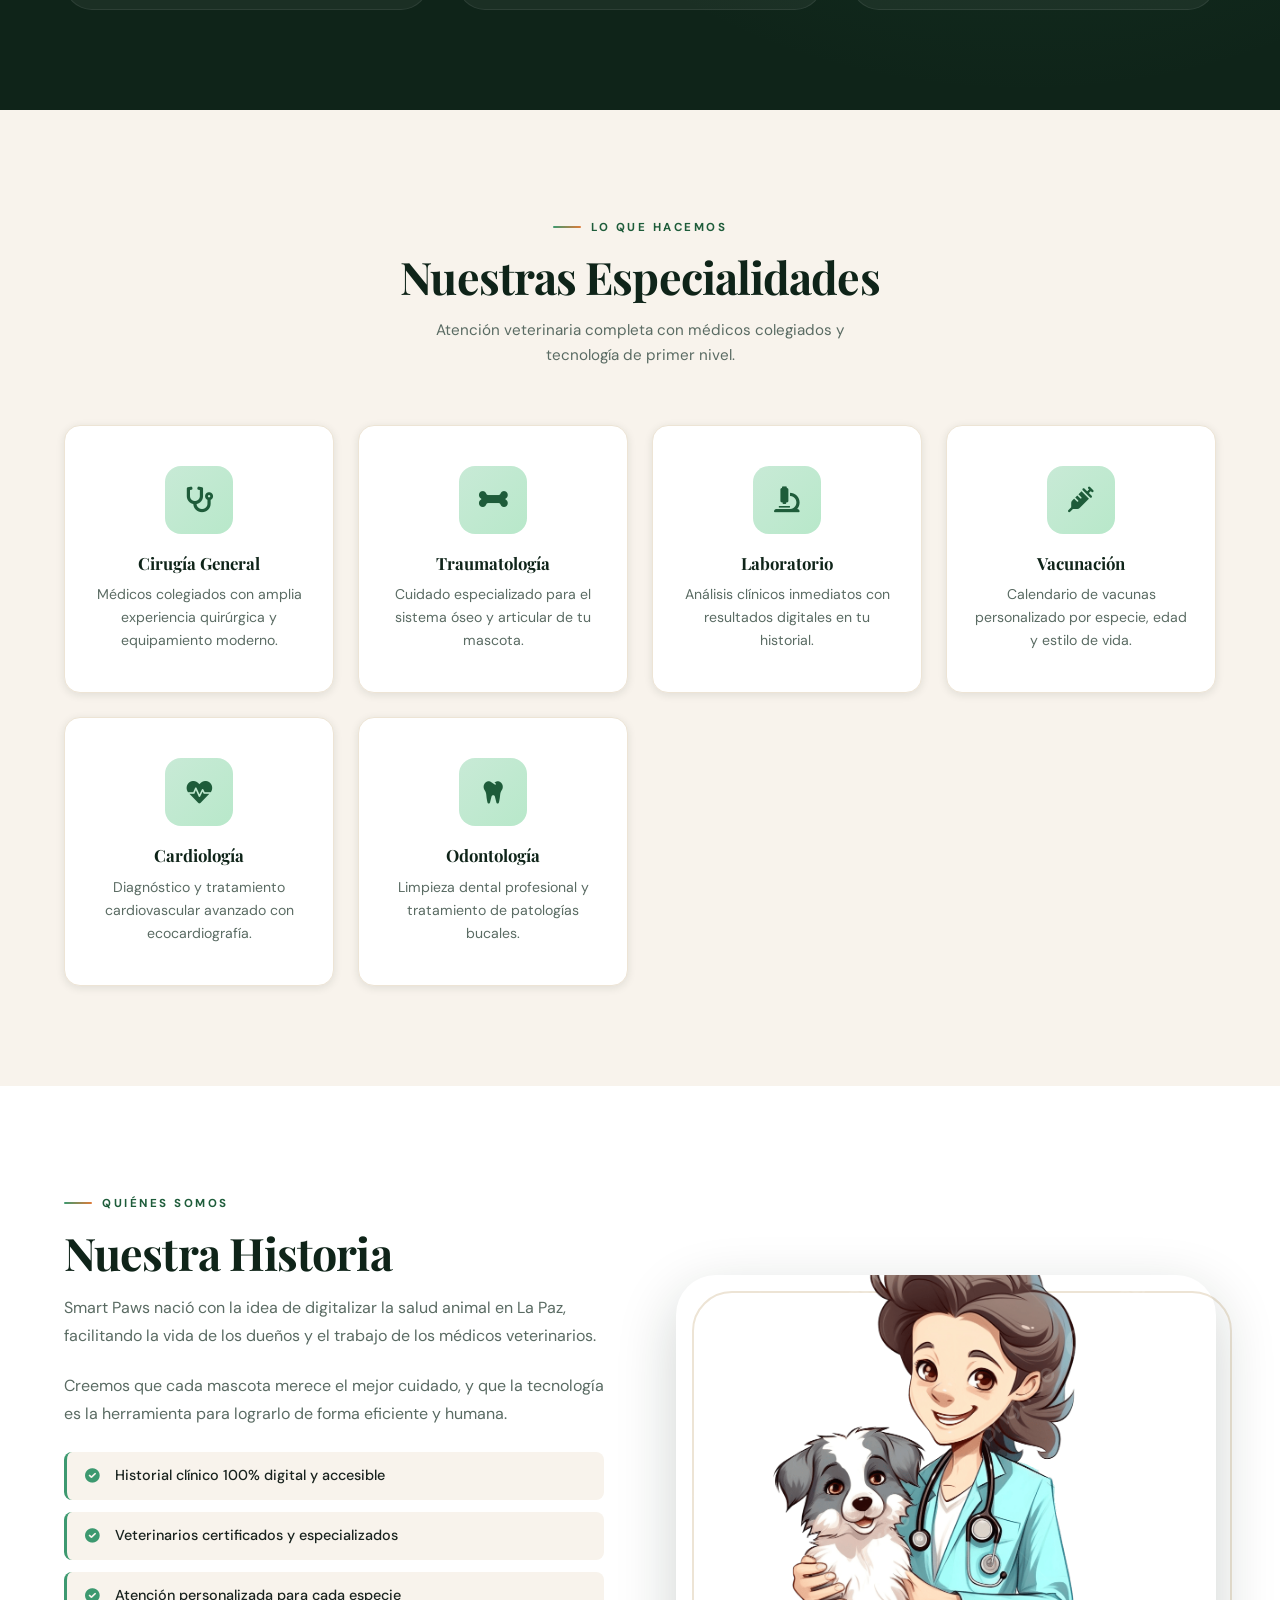
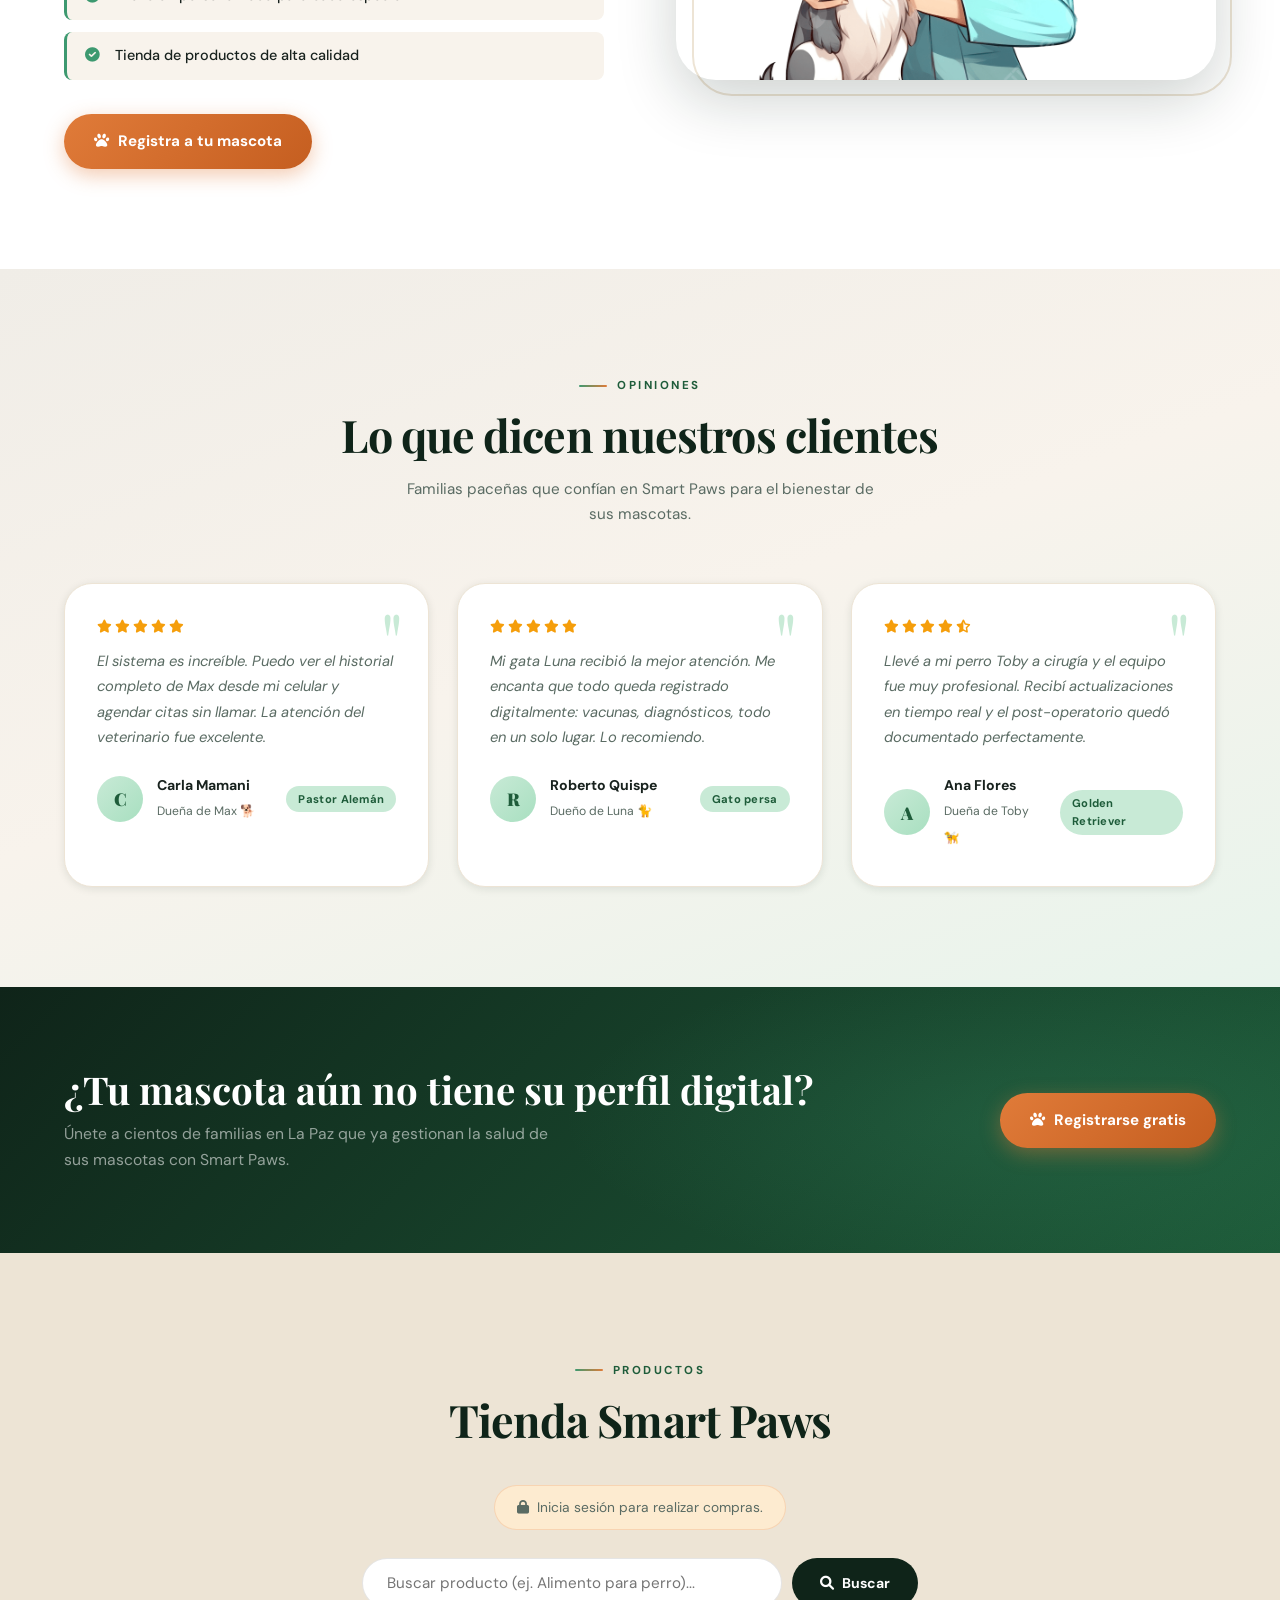
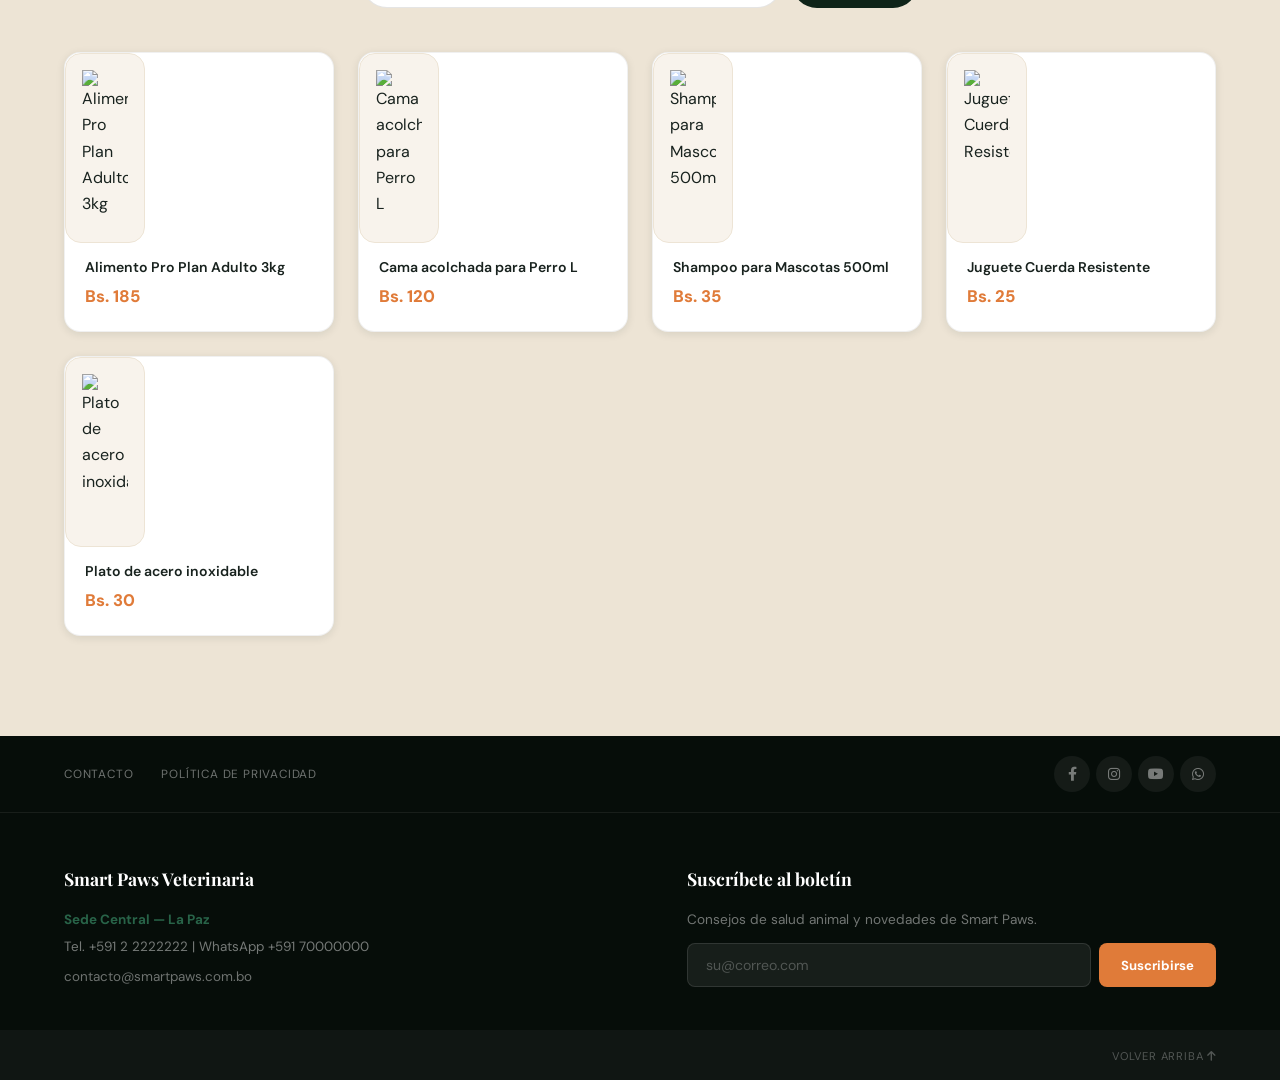
==== commit 2ba2325a: "modificaciones DB atenciones-citas" ====
--- a/index.html
+++ b/index.html
@@ -308,9 +308,9 @@
     });
 
     // Mobile menu
-    document.getElementById('mobile-menu').addEventListener('click', () => {
+    /*document.getElementById('mobile-menu').addEventListener('click', () => {
       document.getElementById('nav-menu').classList.toggle('active');
-    });
+    });*/
 
     // Animated counters
     function animateCounter(el, target, suffix='') {
--- a/css/style.css
+++ b/css/style.css
@@ -62,9 +62,15 @@
 .nav-menu a:hover{color:var(--blanco);background:rgba(255,255,255,.08);}
 .nav-menu a.btn-nav{background:linear-gradient(135deg,var(--ambar),#c96b2b);color:var(--blanco);font-weight:700;box-shadow:0 4px 14px rgba(224,123,57,.4);}
 .nav-menu a.btn-nav:hover{transform:translateY(-2px);box-shadow:0 6px 20px rgba(224,123,57,.5);}
-.menu-toggle{display:none;background:none;border:none;color:var(--blanco);font-size:1.4rem;cursor:pointer;}
+.menu-toggle{display:none;
+  background:none;
+  border:none;
+  color:var(--blanco);
+  font-size:1.4rem;
+  cursor:pointer;}
 @media(max-width:768px){
-  .menu-toggle{display:flex;align-items:center;}
+  .menu-toggle{
+    display:flex;align-items:center;}
   .nav-menu{display:none;position:absolute;top:72px;left:0;width:100%;background:rgba(15,36,25,.98);backdrop-filter:blur(20px);padding:16px 20px 24px;border-top:1px solid rgba(255,255,255,.08);}
   .nav-menu.active{display:block;}
   .nav-menu ul{flex-direction:column;gap:4px;}
@@ -260,6 +266,15 @@
 .auth-back:hover{background:var(--verde-oscuro);color:var(--blanco);border-color:transparent;}
 .hidden{display:none!important;}
 
+/* MODAL */
+.modal{position:fixed;inset:0;background:rgba(15,36,25,.6);display:flex;align-items:center;justify-content:center;z-index:2000;backdrop-filter:blur(4px);}
+.modal-content{background:var(--blanco);border-radius:var(--radio-lg);padding:48px 44px;max-width:520px;text-align:center;box-shadow:0 20px 60px rgba(15,36,25,.3);animation:floatUp 0.4s cubic-bezier(.4,0,.2,1);border:1px solid var(--arena);}
+.modal-content h3{font-size:1.4rem;margin-bottom:20px;color:var(--verde-oscuro);font-weight:700;}
+.modal-content p{color:var(--texto-suave);font-size:.95rem;margin-bottom:28px;line-height:1.7;}
+#modal-info{background:linear-gradient(135deg,rgba(61,153,112,.1),rgba(224,123,57,.05));padding:24px 20px;border-radius:var(--radio-md);border:2px solid var(--verde-claro);font-family:'Courier New',monospace;font-size:1.1rem;font-weight:700;color:var(--verde-oscuro);word-break:break-all;letter-spacing:1px;margin:24px 0 !important;text-align:center;}
+.modal-content button{padding:13px 32px;background:linear-gradient(135deg,var(--verde-oscuro),var(--verde-medio));color:var(--blanco);border:none;border-radius:var(--radio-sm);cursor:pointer;font-weight:700;transition:var(--transicion);font-family:inherit;font-size:.95rem;margin-top:12px;width:100%;}
+.modal-content button:hover{transform:translateY(-2px);box-shadow:0 6px 20px rgba(15,36,25,.25);}
+
 /* FORM PAGE */
 .form-page{background:var(--crema);min-height:100vh;}
 .form-topbar{background:var(--verde-oscuro);display:flex;align-items:center;justify-content:space-between;padding:18px 5%;box-shadow:0 2px 12px rgba(0,0,0,.25);}
@@ -282,8 +297,8 @@
 .ci-box input{flex:1;}
 .ci-box button{padding:13px 20px;background:var(--verde-oscuro);color:var(--blanco);border:none;border-radius:var(--radio-sm);cursor:pointer;font-family:inherit;font-weight:600;font-size:.85rem;transition:var(--transicion);white-space:nowrap;display:flex;align-items:center;gap:7px;}
 .ci-box button:hover{background:var(--verde-medio);}
-.preview{margin-top:10px;}
-.preview img{width:120px;height:120px;object-fit:cover;border-radius:var(--radio-md);border:2px solid var(--arena);}
+.preview{margin-top:16px;display:flex;justify-content:center;}
+.preview img{width:160px;height:160px;object-fit:cover;border-radius:var(--radio-md);border:2px solid var(--verde-claro);box-shadow:0 4px 16px rgba(61,153,112,.12);}
 .btn-submit{padding:15px;background:linear-gradient(135deg,var(--verde-oscuro),var(--verde-medio));color:var(--blanco);border:none;border-radius:var(--radio-sm);cursor:pointer;font-family:inherit;font-weight:700;font-size:1rem;transition:var(--transicion);box-shadow:0 6px 20px rgba(15,36,25,.25);display:flex;align-items:center;justify-content:center;gap:8px;}
 .btn-submit:hover{transform:translateY(-2px);box-shadow:0 10px 28px rgba(15,36,25,.35);}
 
@@ -337,6 +352,10 @@
 .block h3{font-size:.95rem;margin-bottom:18px;display:flex;align-items:center;gap:10px;padding-bottom:14px;border-bottom:1px solid var(--arena);}
 .card{background:var(--blanco);border-radius:var(--radio-md);padding:24px 28px;border:1px solid var(--arena);box-shadow:var(--sombra-sm);}
 .card h3{font-size:.92rem;margin-bottom:16px;display:flex;align-items:center;gap:10px;}
+.card img{max-width:80px;height:80px;object-fit:cover;border-radius:var(--radio-md);border:1px solid var(--arena);}
+.card .actions{display:flex;gap:8px;margin-top:12px;}
+.card .actions button{padding:6px 14px;background:var(--verde-oscuro);color:var(--blanco);border:none;border-radius:var(--radio-sm);cursor:pointer;font-family:inherit;font-weight:600;font-size:.8rem;transition:var(--transicion);}
+.card .actions button:hover{background:var(--verde-medio);}
 .mascota-item{display:flex;justify-content:space-between;align-items:center;padding:12px 0;border-bottom:1px solid var(--arena);font-size:.86rem;}
 .mascota-item:last-child{border-bottom:none;}
 .search-section{background:var(--blanco);border-radius:var(--radio-md);padding:24px 28px;margin-bottom:20px;border:1px solid var(--arena);box-shadow:var(--sombra-sm);}
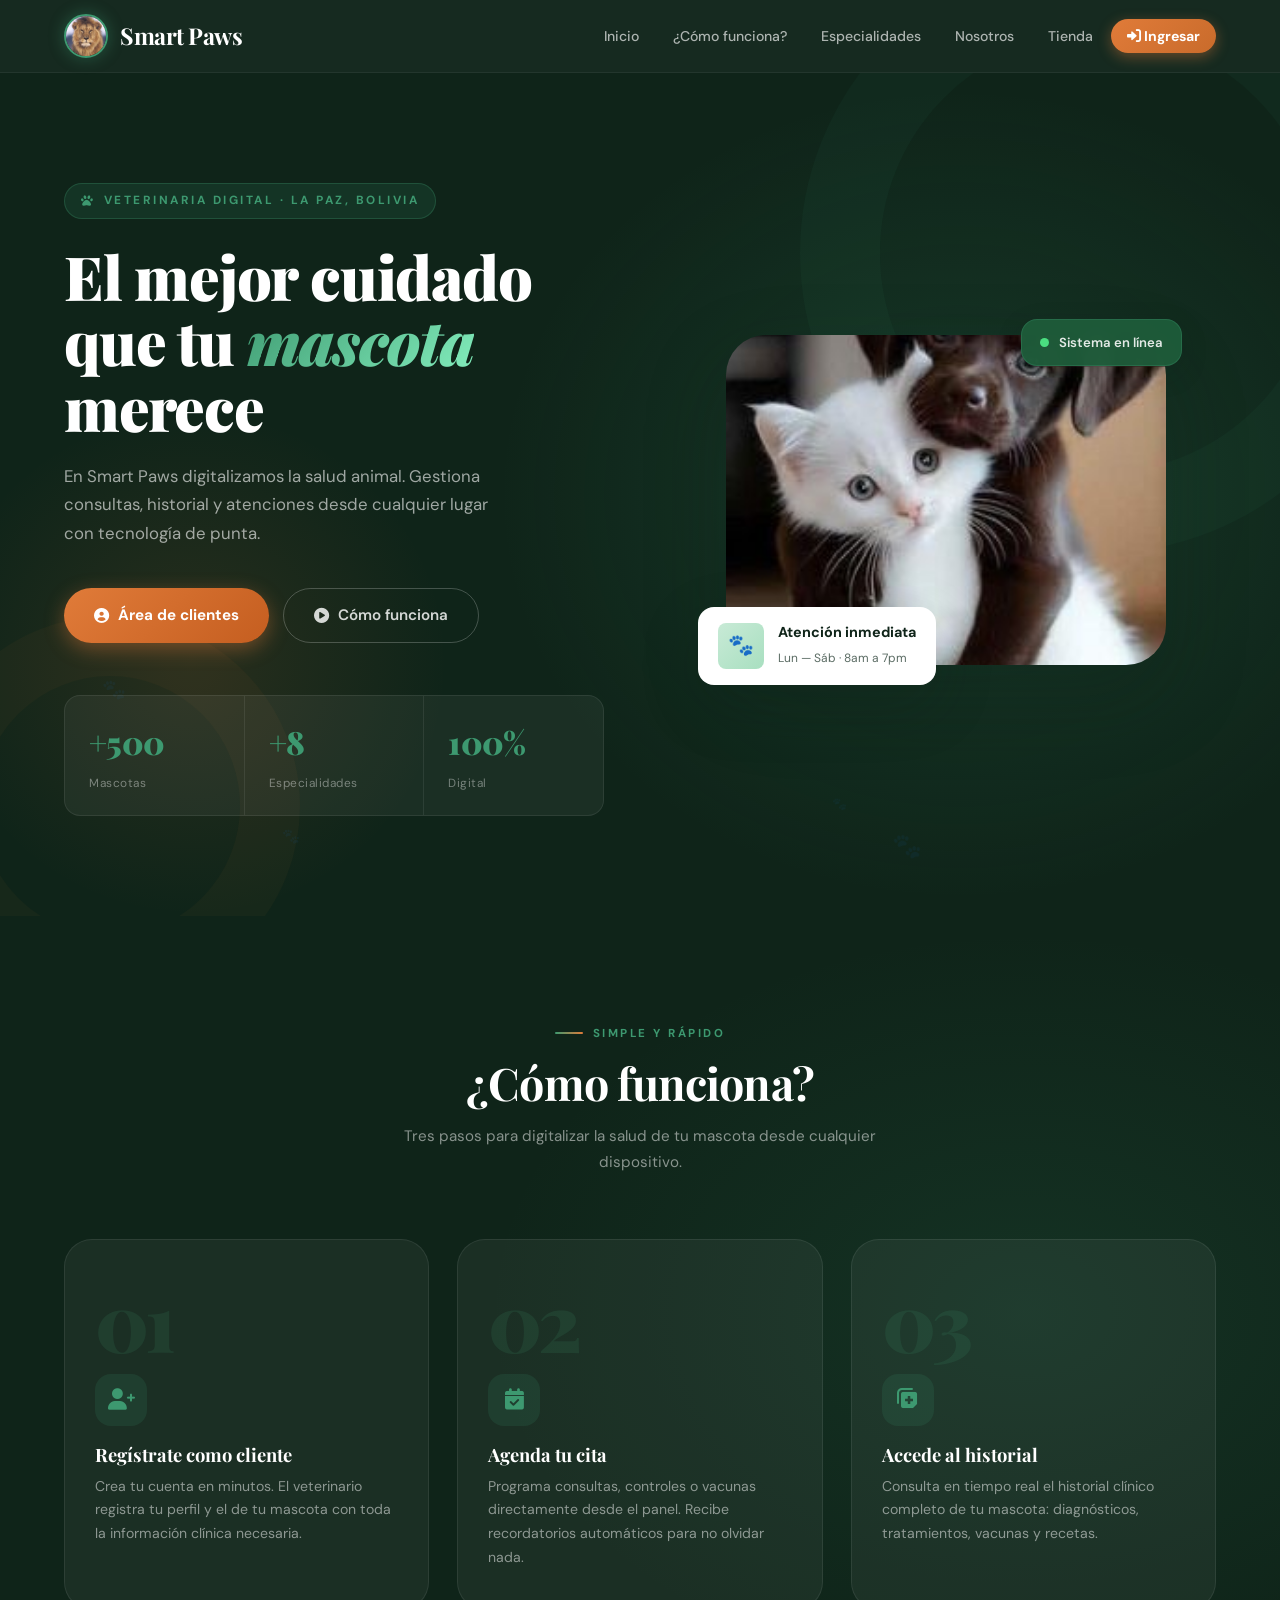
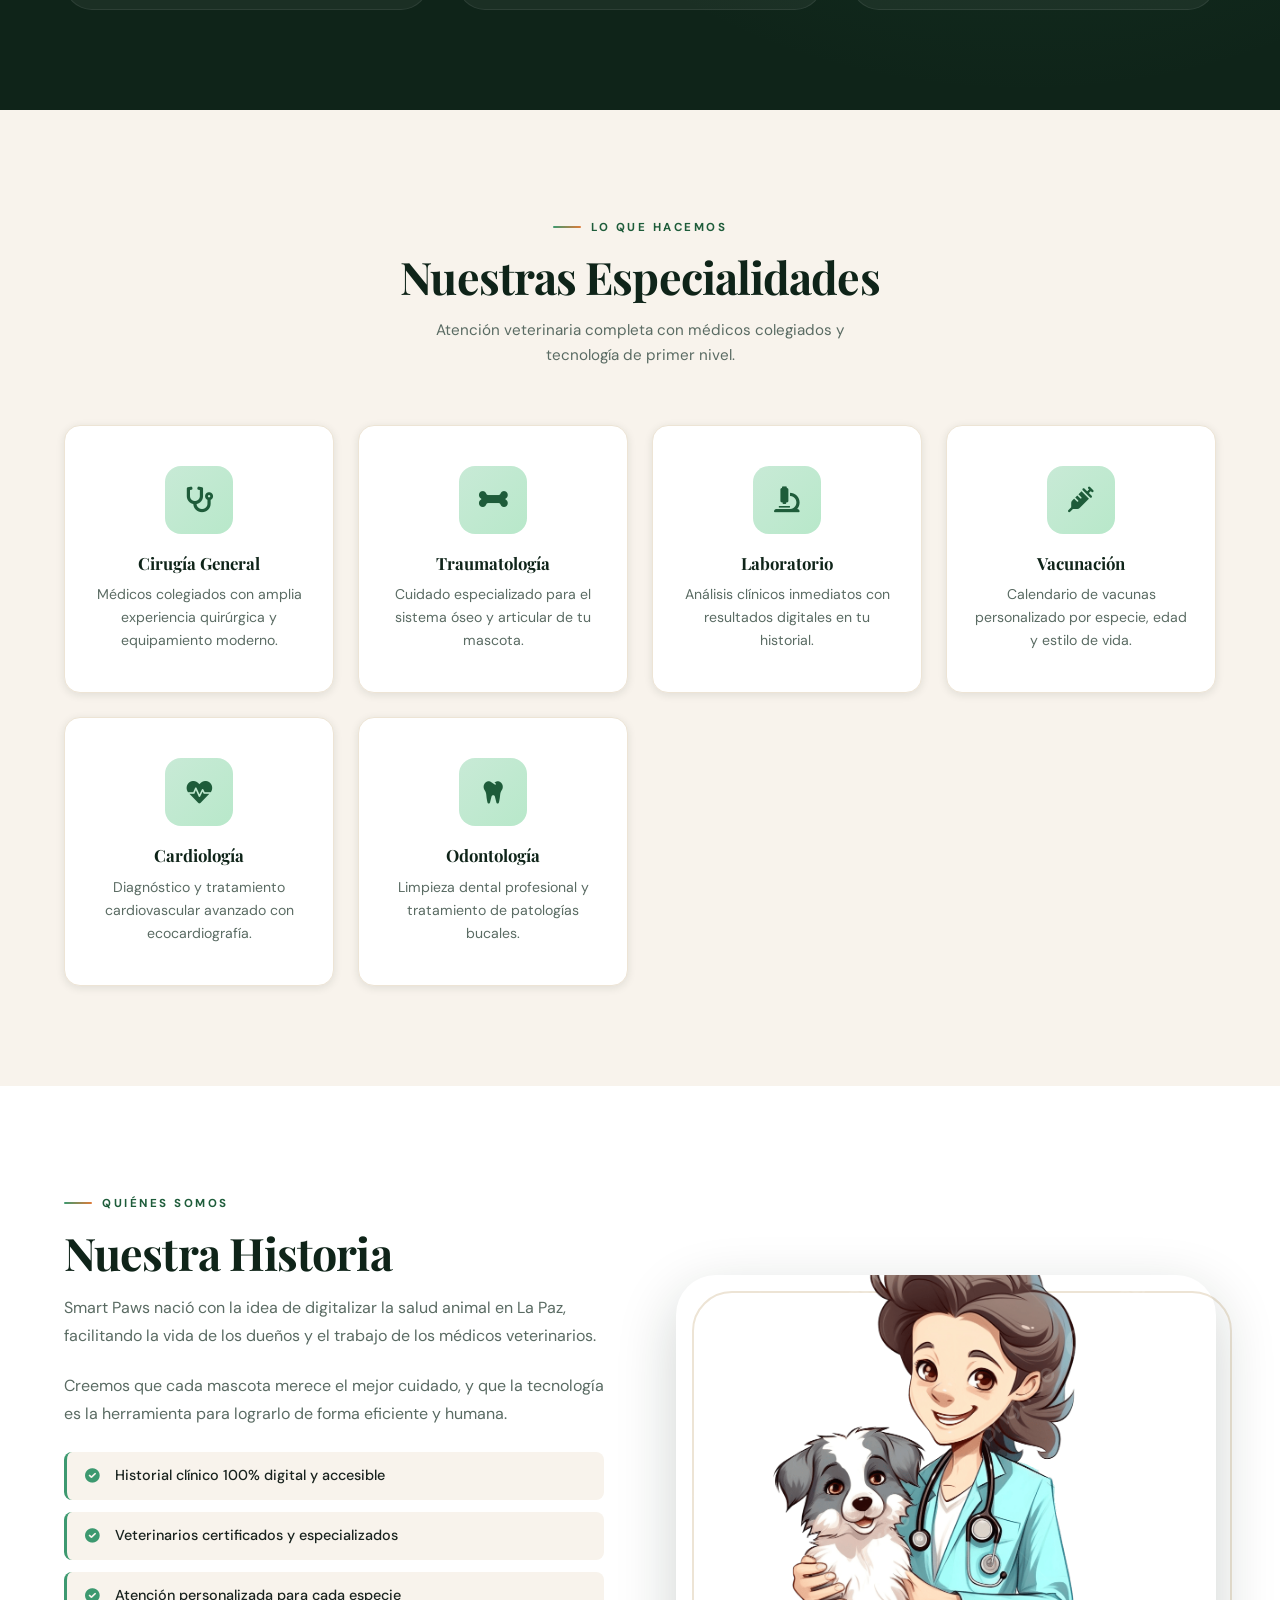
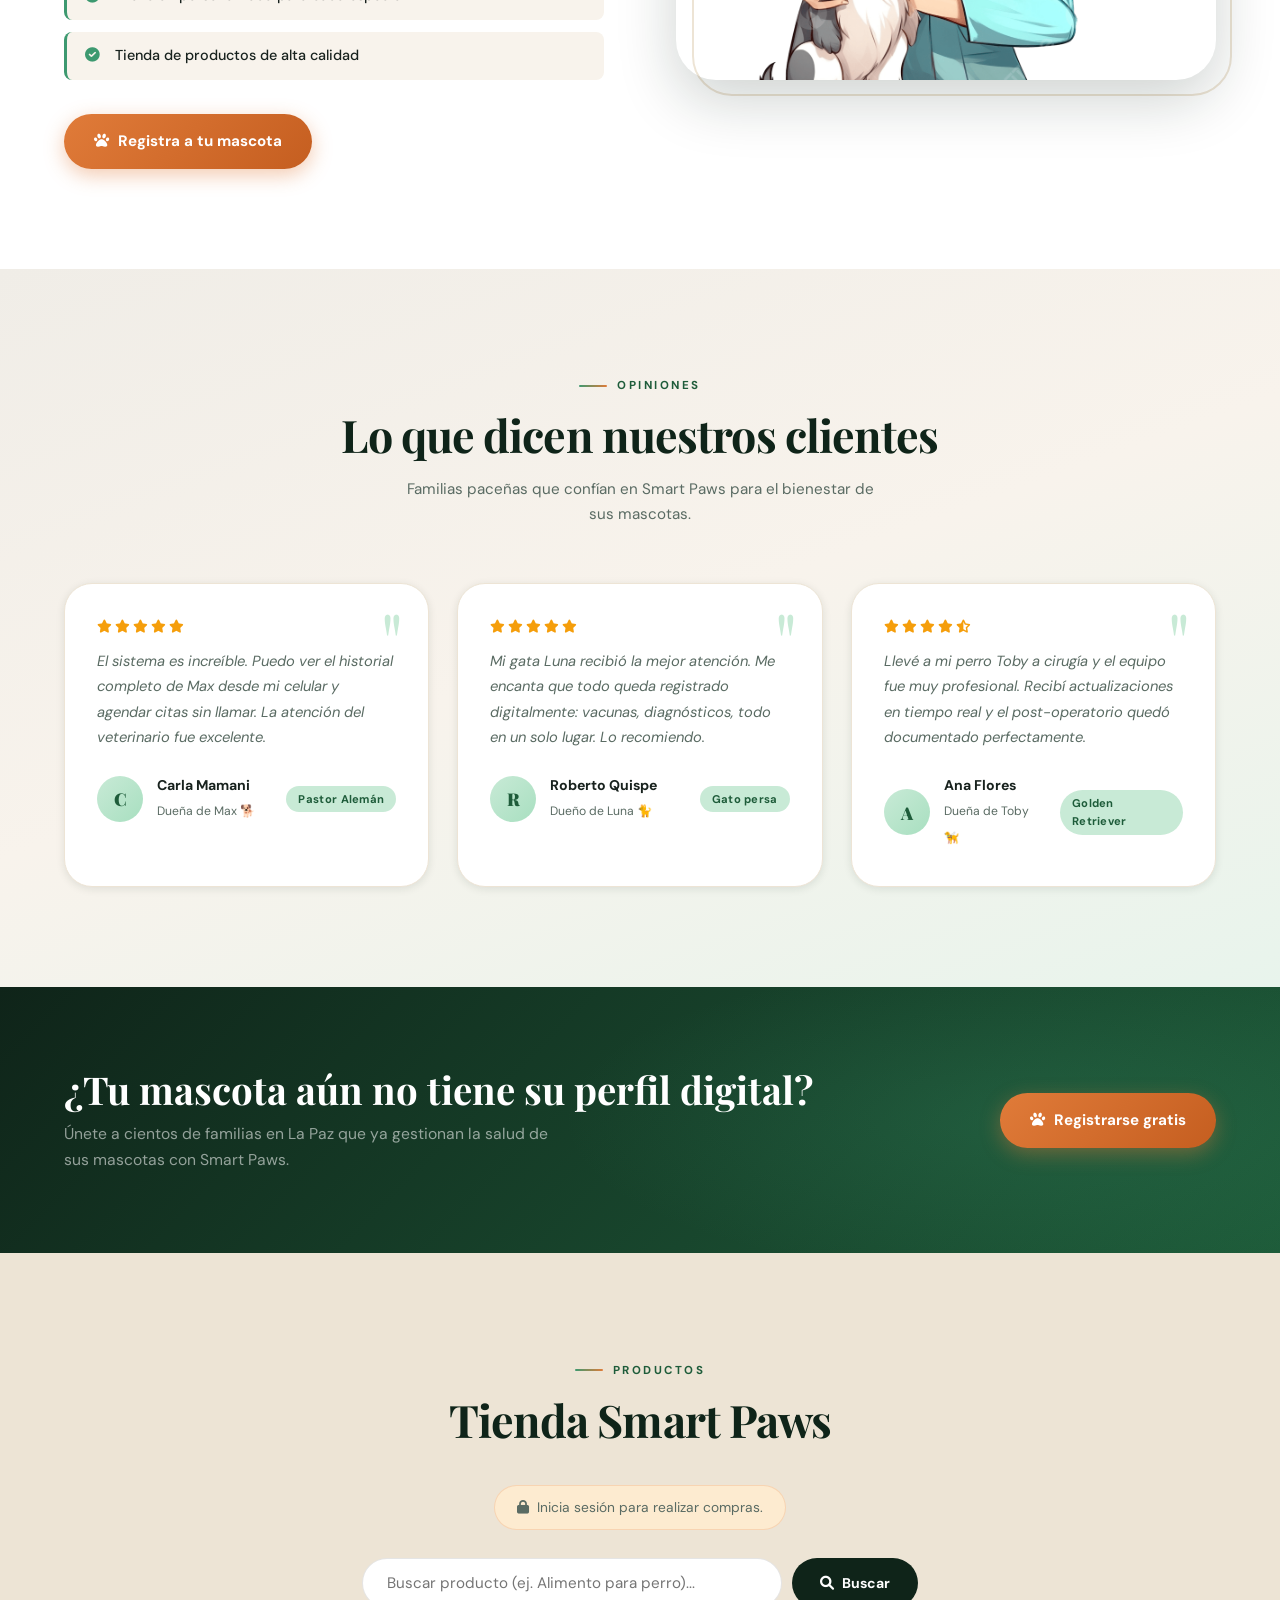
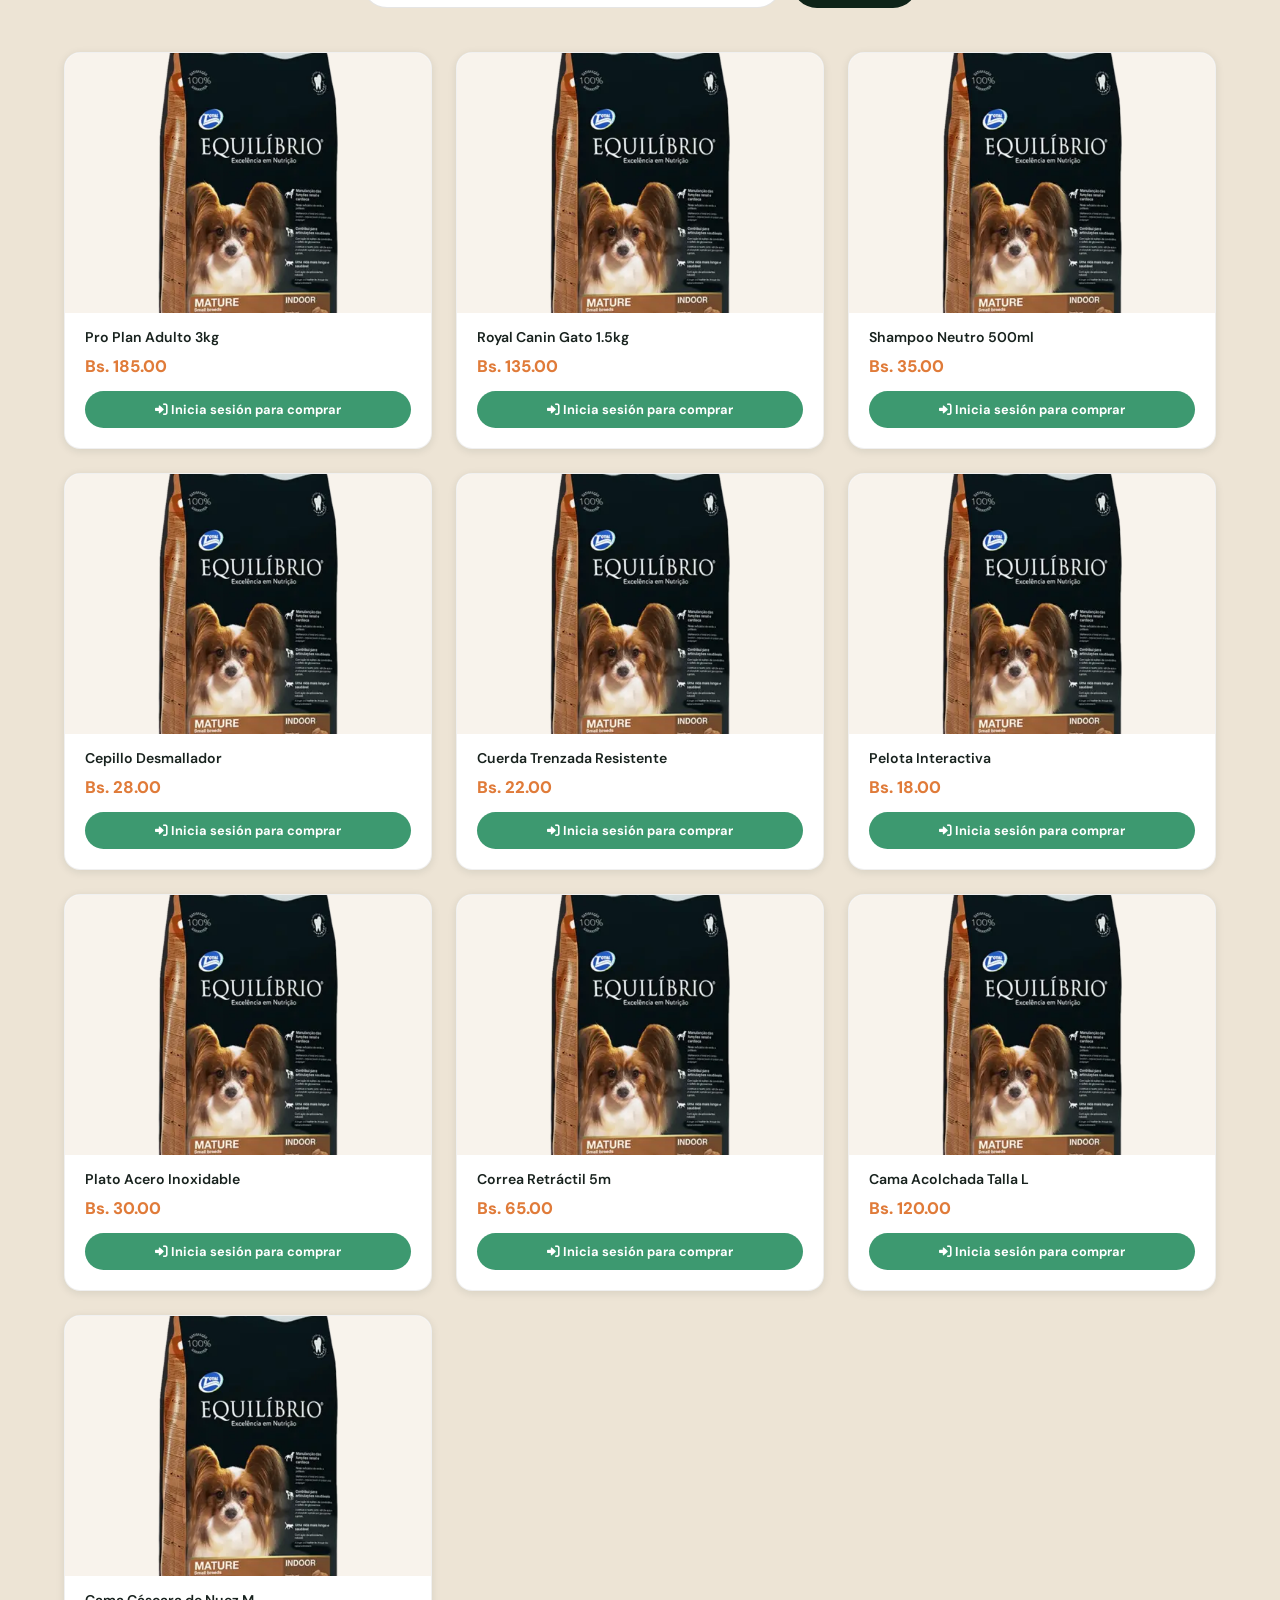
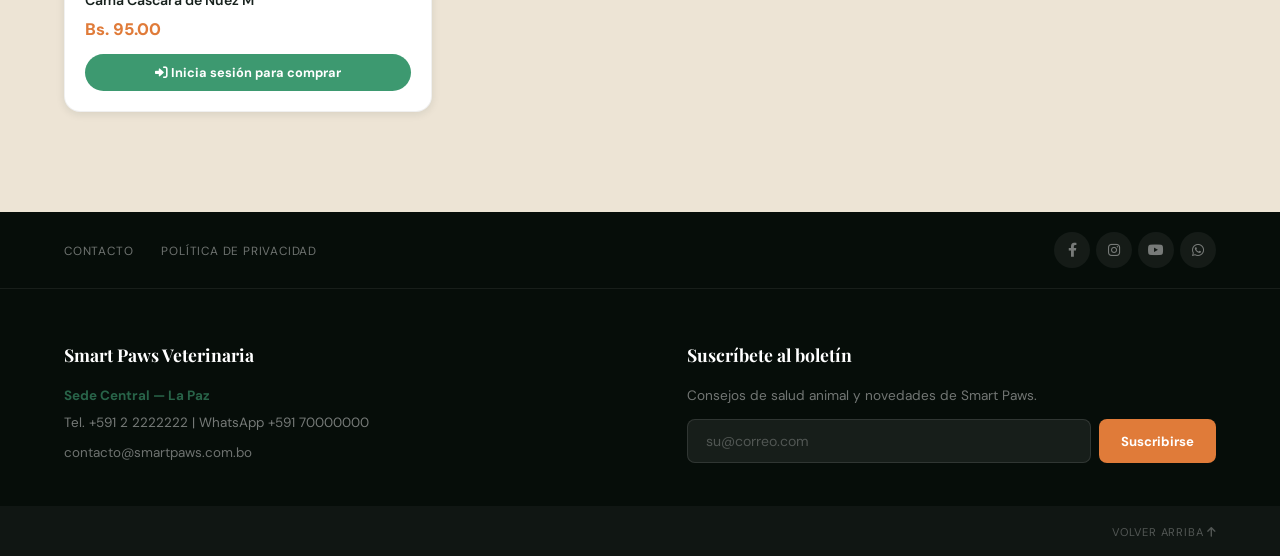
==== commit bafb70a2: "Update index.html" ====
--- a/index.html
+++ b/index.html
@@ -22,7 +22,7 @@
           <li><a href="#como">¿Cómo funciona?</a></li>
           <li><a href="#especialidad">Especialidades</a></li>
           <li><a href="#nosotros">Nosotros</a></li>
-          <li><a href="#tienda">Tienda</a></li>
+          <li><a href="#tienda.html">Tienda</a></li>
           <li><a href="login.html" class="btn-nav"><i class="fas fa-sign-in-alt"></i> Ingresar</a></li>
         </ul>
       </nav>
@@ -237,7 +237,7 @@
   </section>
 
   <!-- TIENDA -->
-  <section id="tienda" class="shop-preview section-padding">
+  <section id="tienda.htmlgi" class="shop-preview section-padding">
     <div class="container">
       <div class="shop-header fade-up">
         <span class="section-label">Productos</span>
--- a/css/style.css
+++ b/css/style.css
@@ -209,10 +209,10 @@
 .search-container input:focus{border-color:var(--verde-vivo);box-shadow:0 0 0 4px rgba(61,153,112,.12);}
 .search-container button{padding:14px 28px;background:var(--verde-oscuro);color:var(--blanco);border:none;border-radius:var(--radio-pill);cursor:pointer;font-family:inherit;font-weight:700;font-size:.88rem;transition:var(--transicion);display:flex;align-items:center;gap:8px;}
 .search-container button:hover{background:var(--verde-medio);transform:translateY(-1px);}
-.product-grid{display:grid;grid-template-columns:repeat(auto-fill,minmax(230px,1fr));gap:24px;}
+.product-grid{display:grid;grid-template-columns:repeat(auto-fill,minmax(300px,1fr));gap:24px;}
 .product-grid .card{background:var(--blanco);padding:0;border-radius:var(--radio-md);box-shadow:var(--sombra-sm);overflow:hidden;border:1px solid rgba(0,0,0,.06);transition:var(--transicion);text-align:left;}
 .product-grid .card:hover{transform:translateY(-6px);box-shadow:var(--sombra-md);}
-.product-grid .card img{width:100%;height:190px;object-fit:contain;background:var(--crema);padding:16px;transition:var(--transicion);}
+.product-grid .card img{display:block;width:100%;max-width:100%;height:260px;object-fit:cover;object-position:center;background:var(--crema);padding:0;border-radius:0;border:none;transition:var(--transicion);}
 .product-grid .card:hover img{transform:scale(1.04);}
 .product-grid .card .card-info{padding:16px 20px 20px;}
 .product-grid .card h3{font-family:'DM Sans',sans-serif;font-size:.88rem;font-weight:600;margin-bottom:8px;color:var(--texto);}
@@ -304,7 +304,8 @@
 
 /* PANEL VETERINARIO */
 .vet-page{display:flex;min-height:100vh;background:var(--crema);}
-.sidebar{width:264px;background:var(--negro);flex-shrink:0;display:flex;flex-direction:column;position:sticky;top:0;height:100vh;overflow-y:auto;}
+.sidebar{width:264px;
+  background:var(--negro);flex-shrink:0;display:flex;flex-direction:column;position:sticky;top:0;height:100vh;overflow-y:auto;}
 .vet-info{text-align:center;padding:32px 20px 24px;border-bottom:1px solid rgba(255,255,255,.07);background:linear-gradient(160deg,rgba(30,92,58,.35) 0%,transparent 100%);}
 .avatar{width:84px;height:84px;border-radius:50%;border:3px solid var(--verde-vivo);object-fit:cover;margin:0 auto 14px;box-shadow:0 0 0 6px rgba(61,153,112,.14);}
 .vet-info h3{color:var(--blanco);font-size:1rem;font-family:'DM Sans',sans-serif;font-weight:700;margin-bottom:4px;}
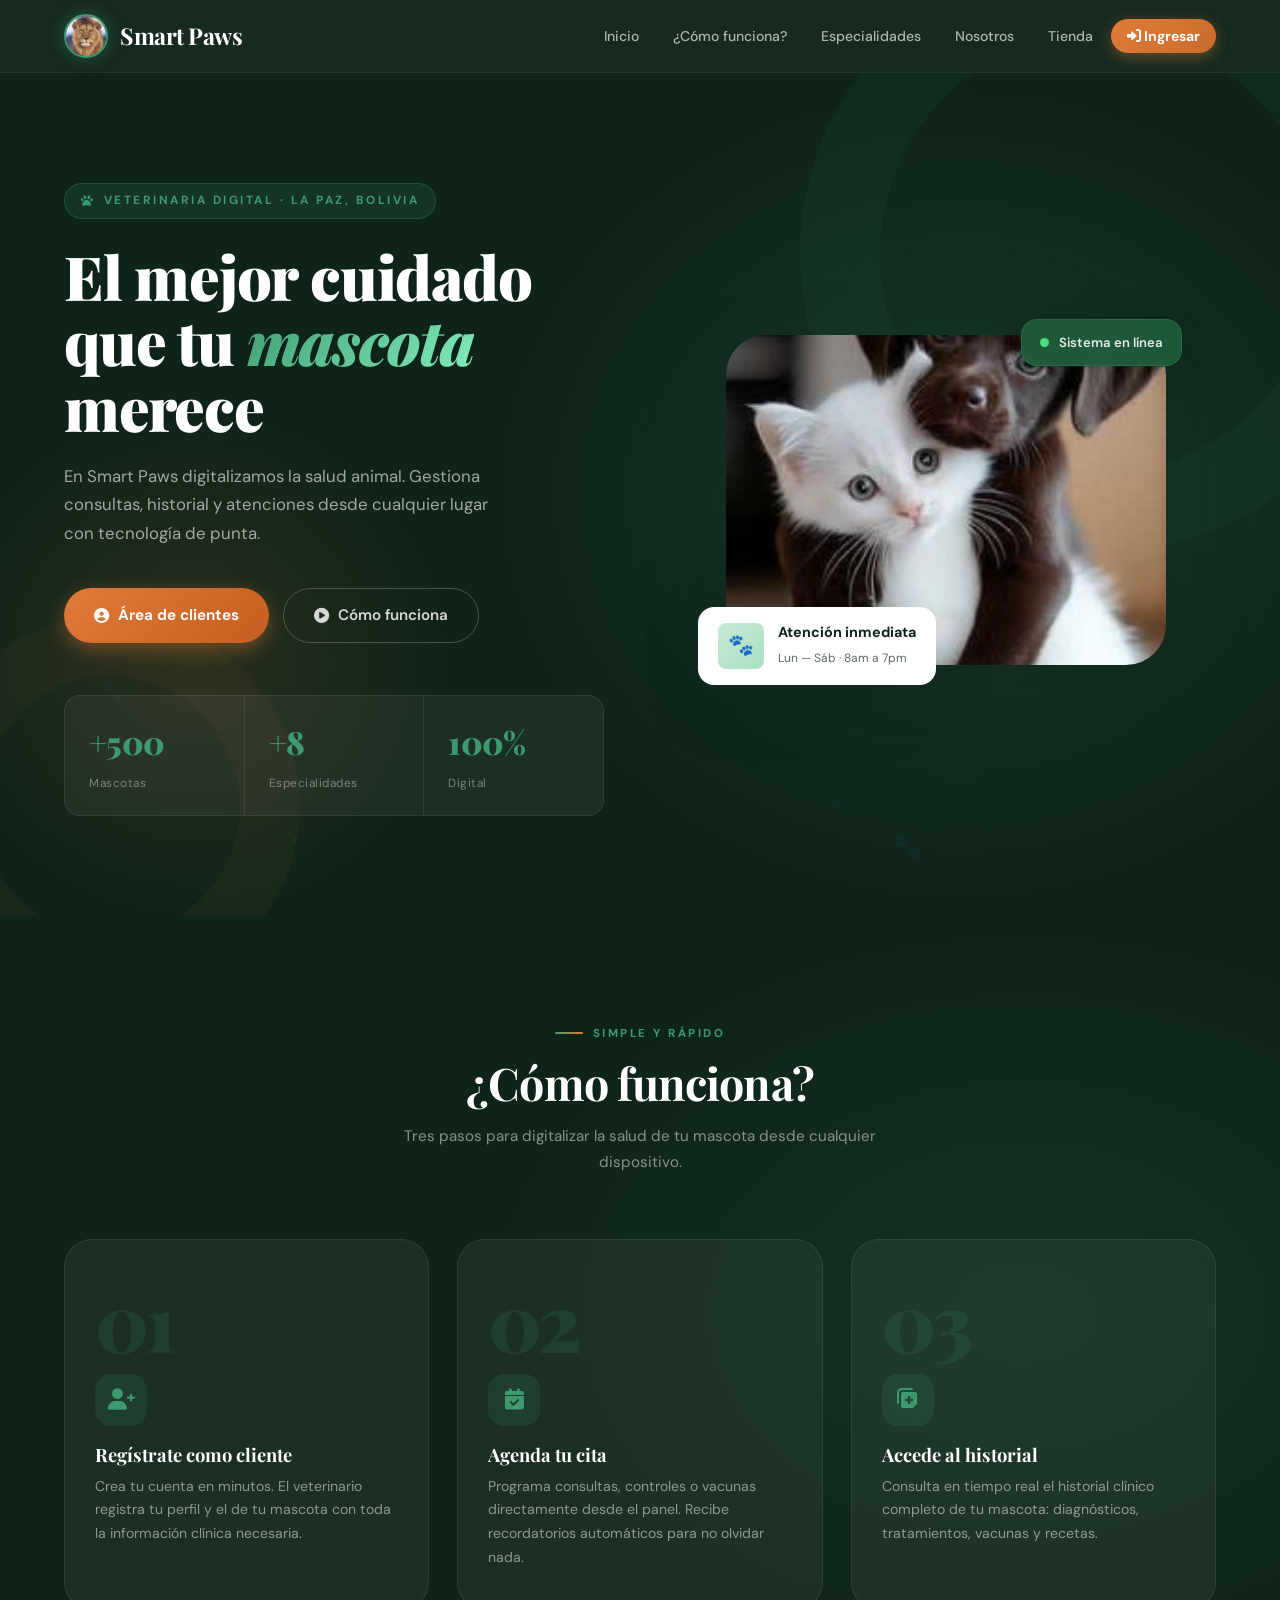
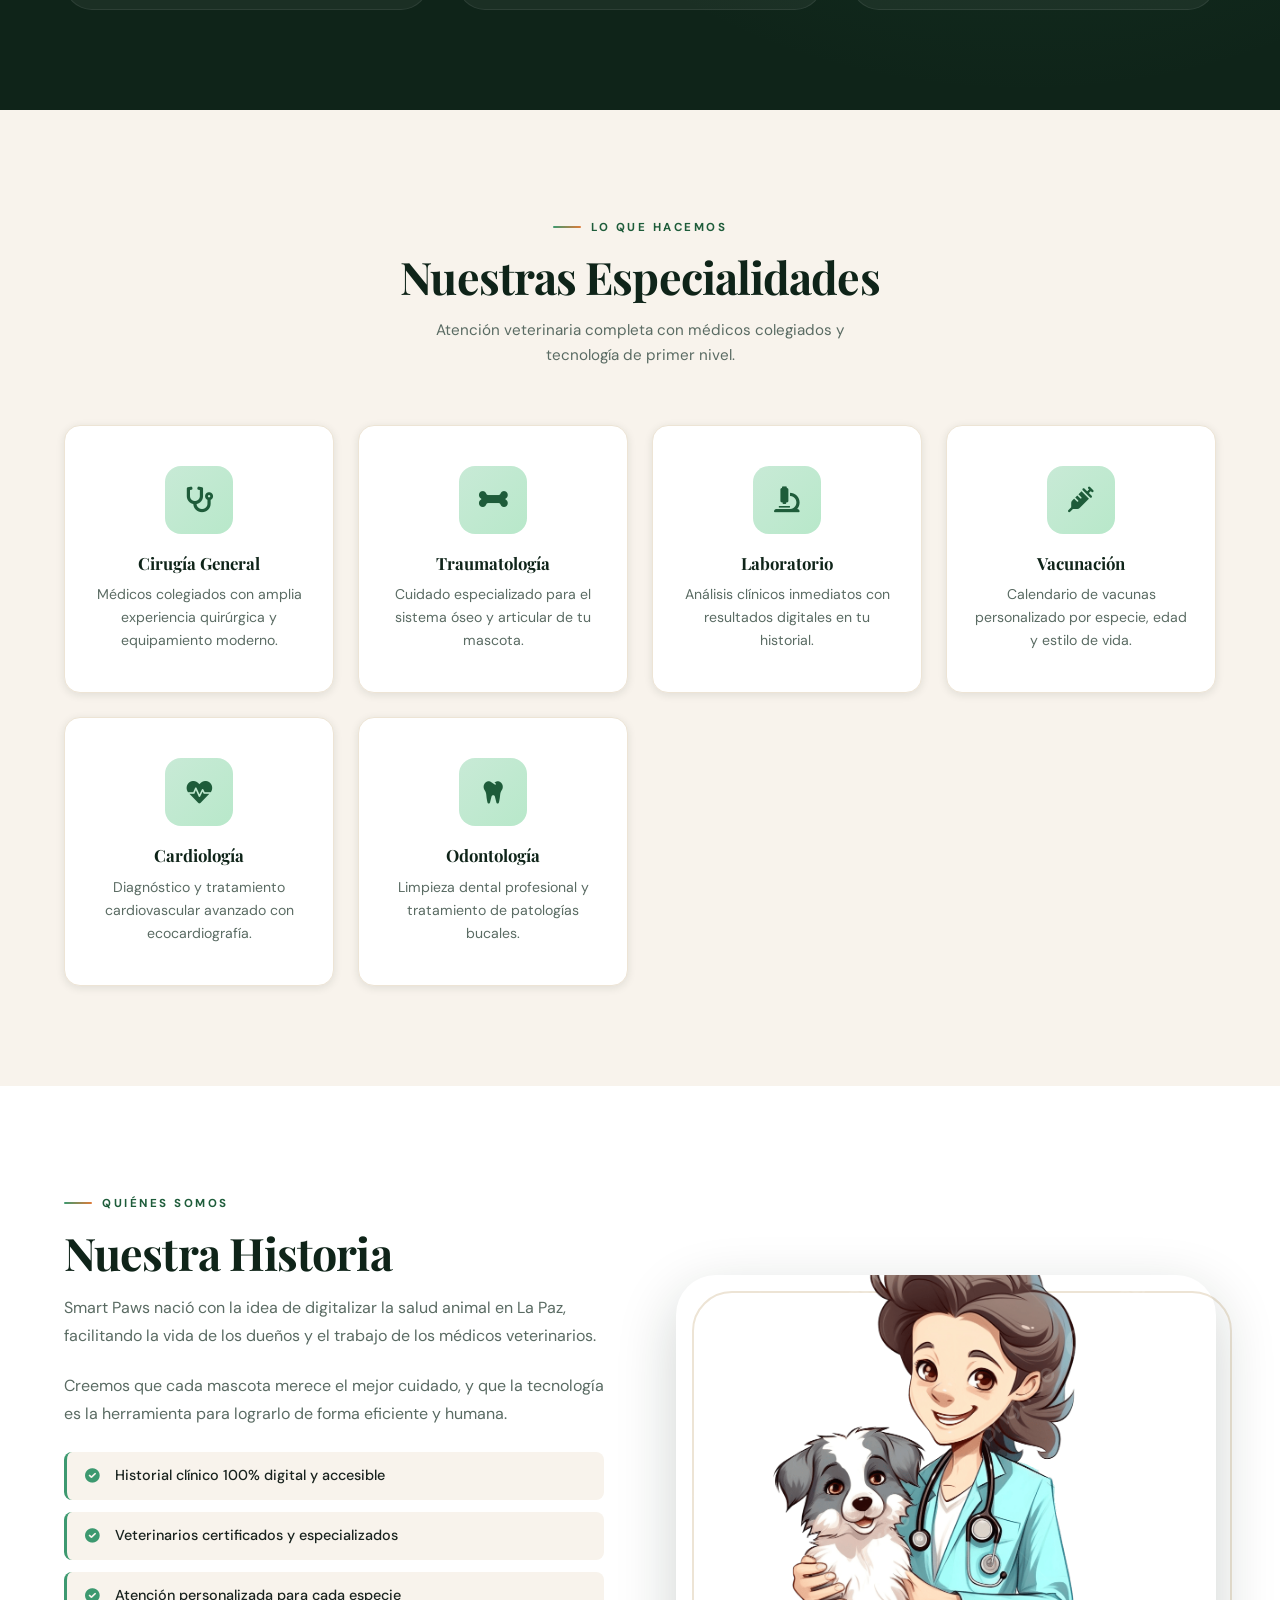
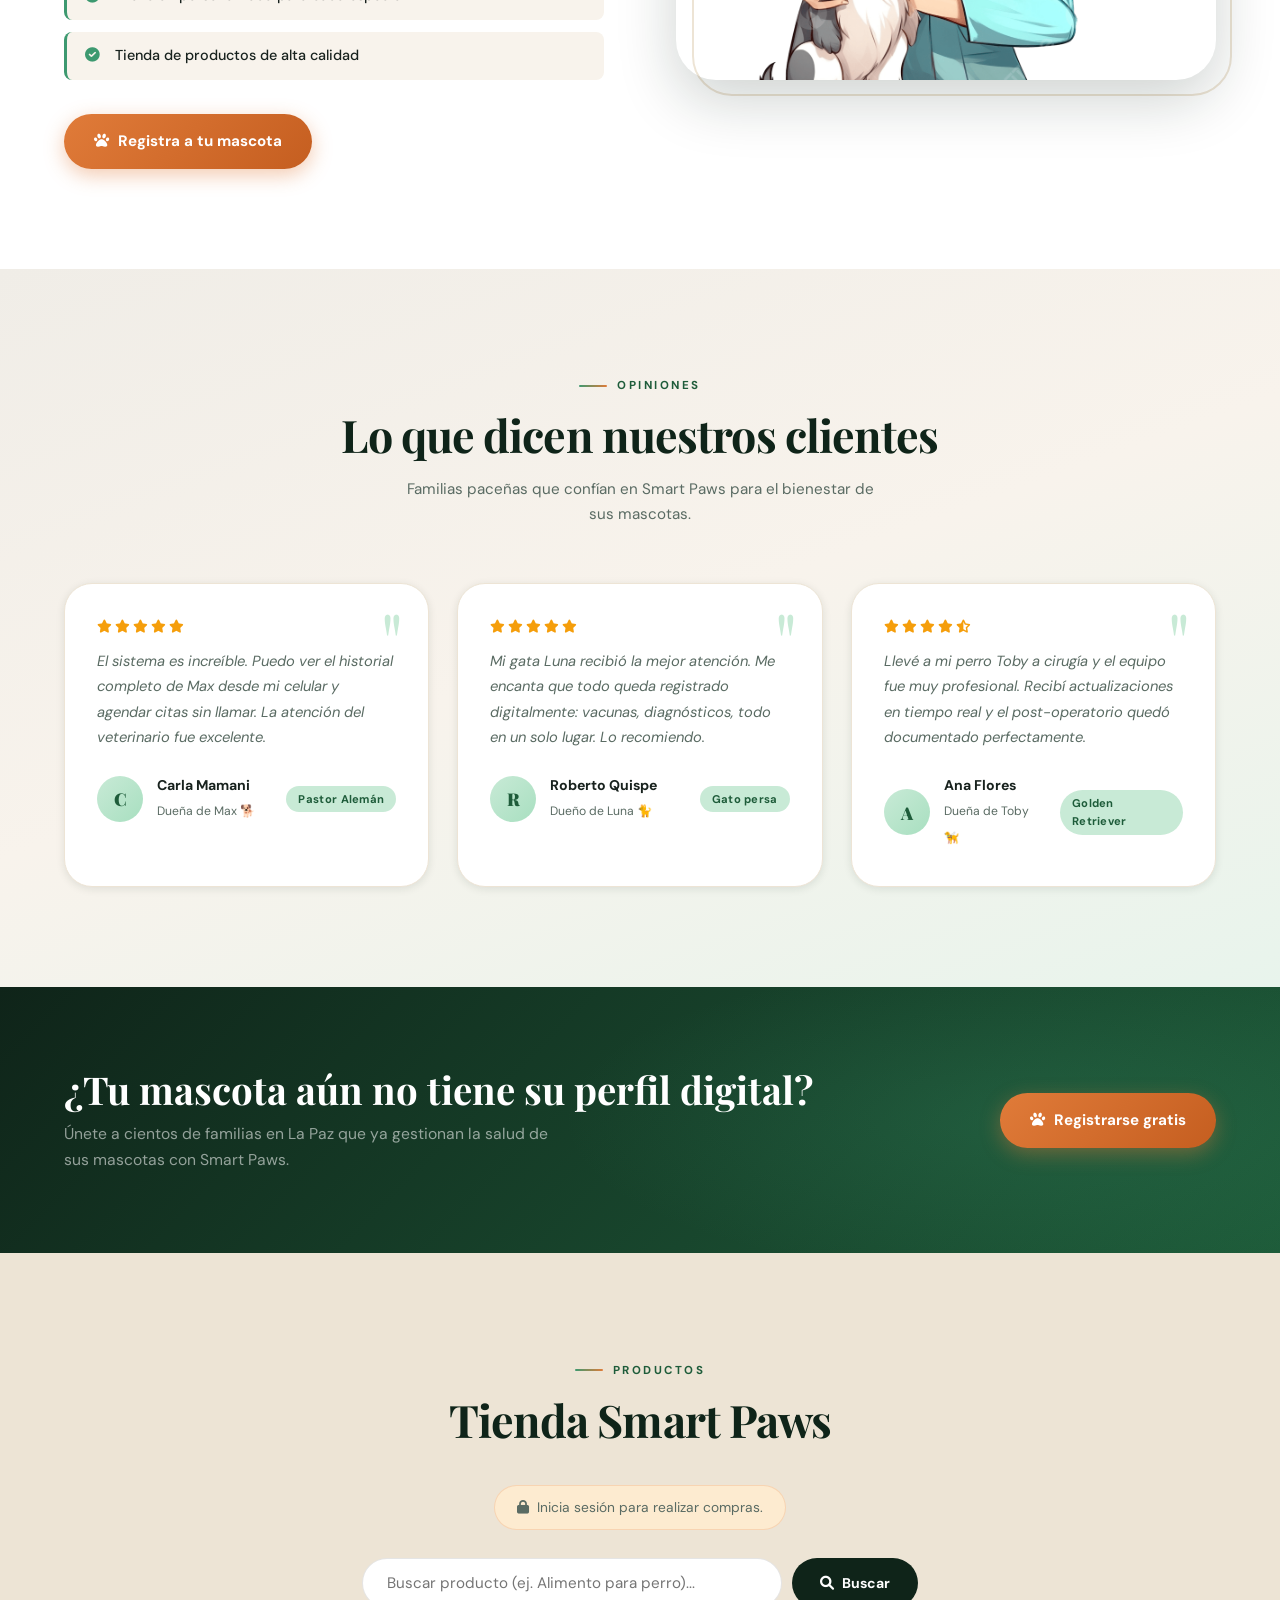
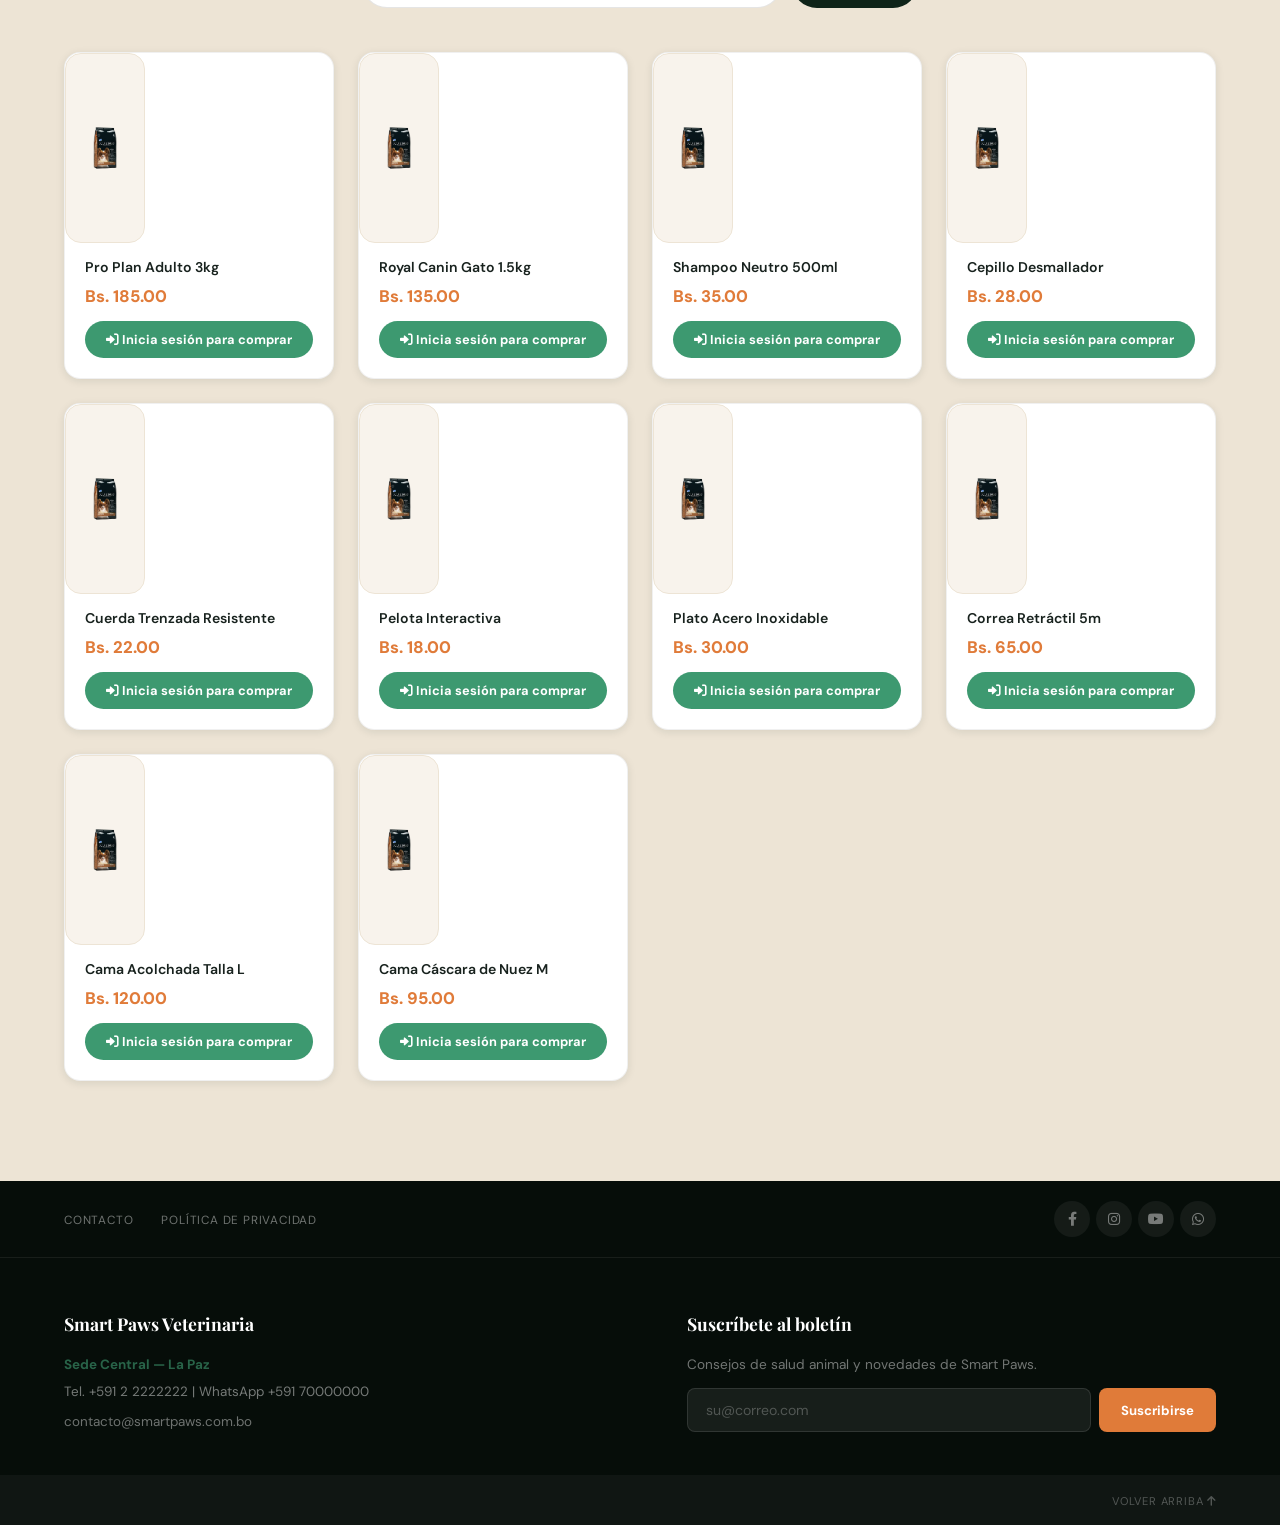
==== commit 57aab20d: "tiendita maso" ====
--- a/index.html
+++ b/index.html
@@ -22,7 +22,7 @@
           <li><a href="#como">¿Cómo funciona?</a></li>
           <li><a href="#especialidad">Especialidades</a></li>
           <li><a href="#nosotros">Nosotros</a></li>
-          <li><a href="#tienda.html">Tienda</a></li>
+          <li><a href="#tienda">Tienda</a></li>
           <li><a href="login.html" class="btn-nav"><i class="fas fa-sign-in-alt"></i> Ingresar</a></li>
         </ul>
       </nav>
@@ -237,7 +237,7 @@
   </section>
 
   <!-- TIENDA -->
-  <section id="tienda.htmlgi" class="shop-preview section-padding">
+  <section id="tienda" class="shop-preview section-padding">
     <div class="container">
       <div class="shop-header fade-up">
         <span class="section-label">Productos</span>
--- a/css/style.css
+++ b/css/style.css
@@ -209,10 +209,10 @@
 .search-container input:focus{border-color:var(--verde-vivo);box-shadow:0 0 0 4px rgba(61,153,112,.12);}
 .search-container button{padding:14px 28px;background:var(--verde-oscuro);color:var(--blanco);border:none;border-radius:var(--radio-pill);cursor:pointer;font-family:inherit;font-weight:700;font-size:.88rem;transition:var(--transicion);display:flex;align-items:center;gap:8px;}
 .search-container button:hover{background:var(--verde-medio);transform:translateY(-1px);}
-.product-grid{display:grid;grid-template-columns:repeat(auto-fill,minmax(300px,1fr));gap:24px;}
+.product-grid{display:grid;grid-template-columns:repeat(auto-fill,minmax(230px,1fr));gap:24px;}
 .product-grid .card{background:var(--blanco);padding:0;border-radius:var(--radio-md);box-shadow:var(--sombra-sm);overflow:hidden;border:1px solid rgba(0,0,0,.06);transition:var(--transicion);text-align:left;}
 .product-grid .card:hover{transform:translateY(-6px);box-shadow:var(--sombra-md);}
-.product-grid .card img{display:block;width:100%;max-width:100%;height:260px;object-fit:cover;object-position:center;background:var(--crema);padding:0;border-radius:0;border:none;transition:var(--transicion);}
+.product-grid .card img{width:100%;height:190px;object-fit:contain;background:var(--crema);padding:16px;transition:var(--transicion);}
 .product-grid .card:hover img{transform:scale(1.04);}
 .product-grid .card .card-info{padding:16px 20px 20px;}
 .product-grid .card h3{font-family:'DM Sans',sans-serif;font-size:.88rem;font-weight:600;margin-bottom:8px;color:var(--texto);}
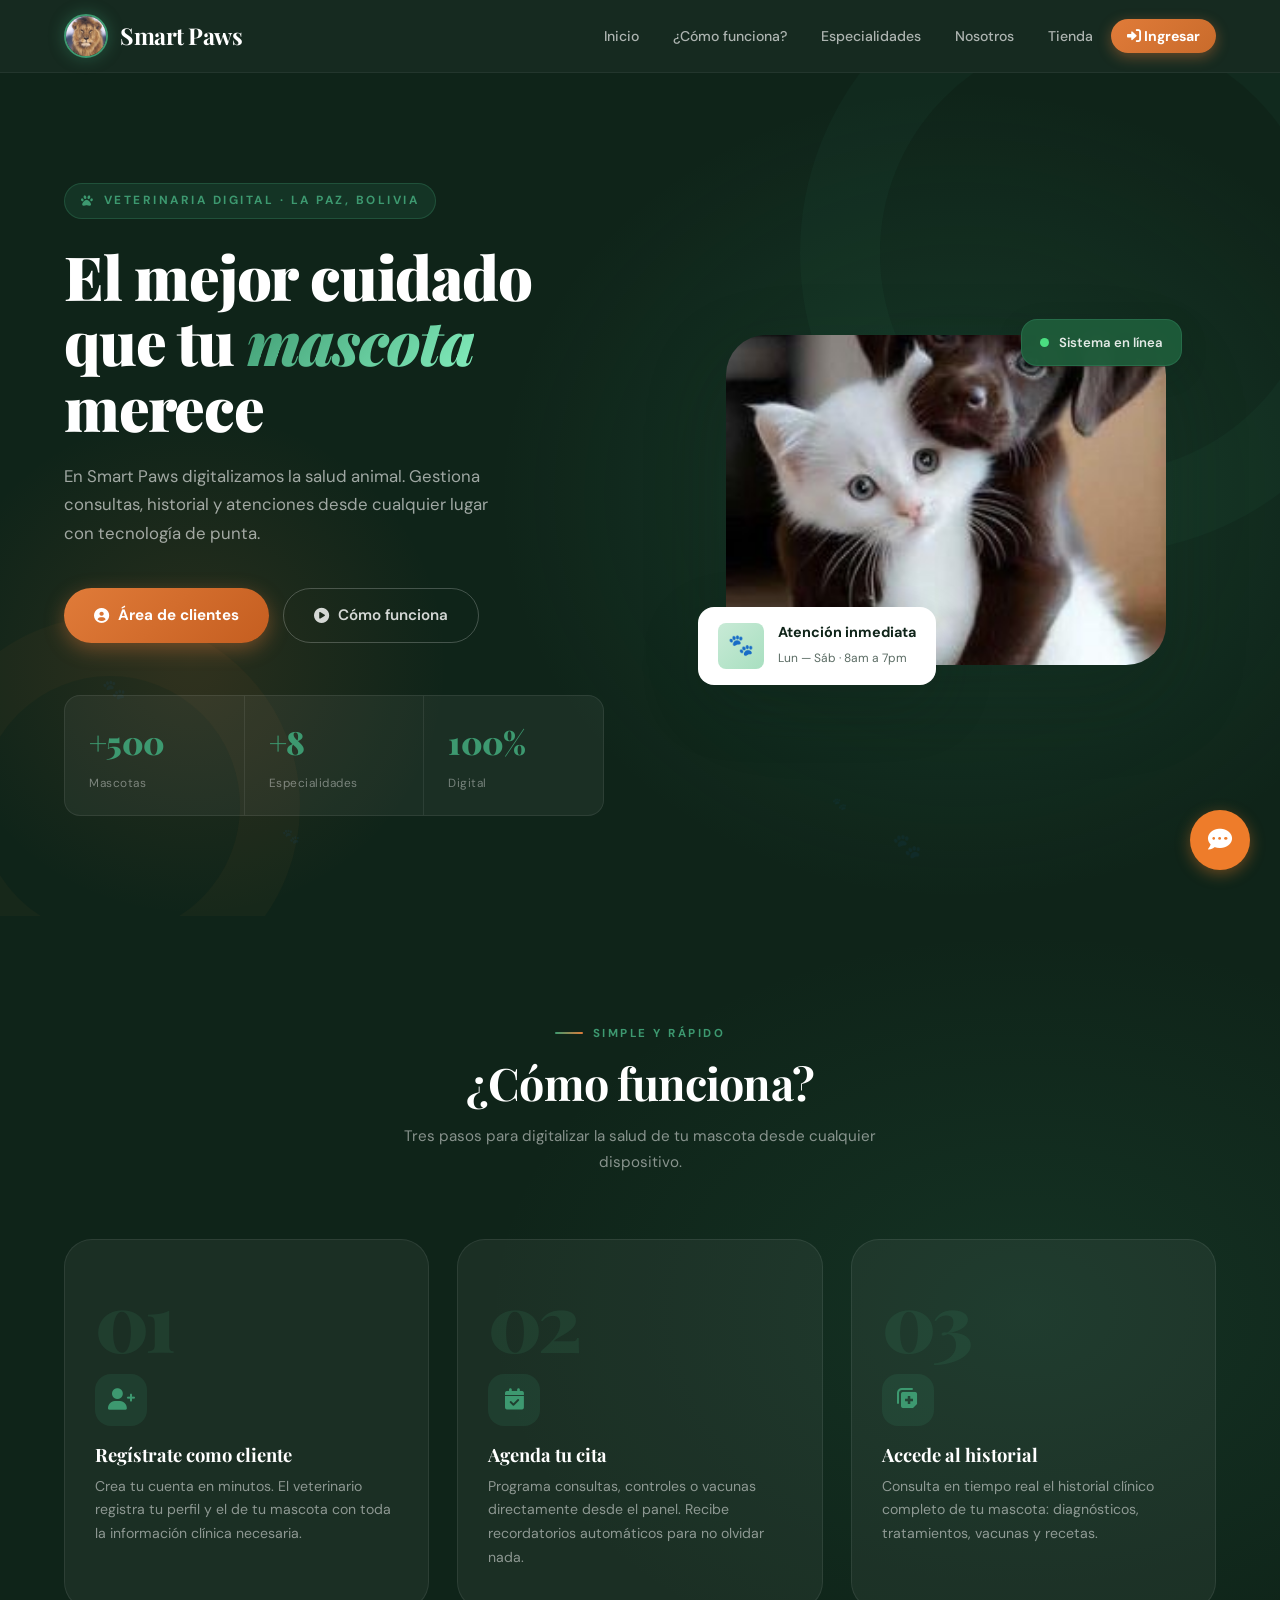
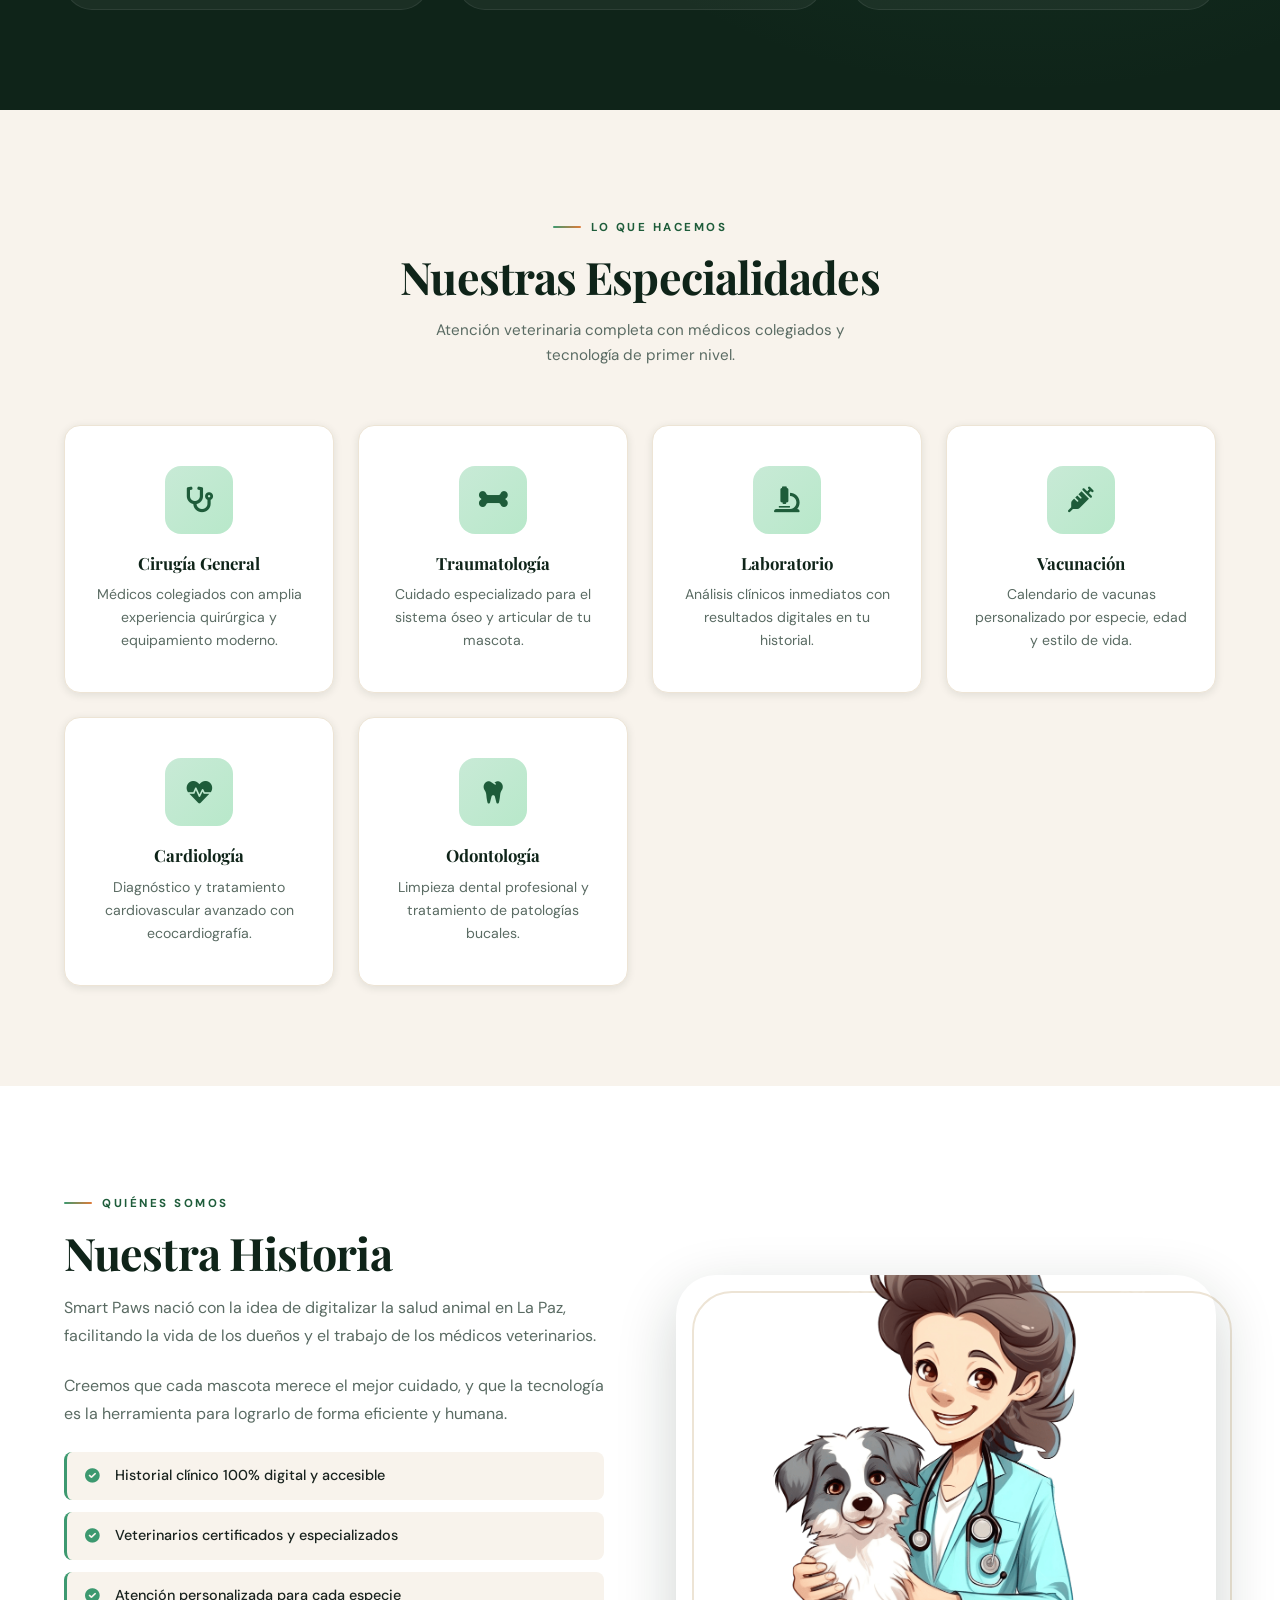
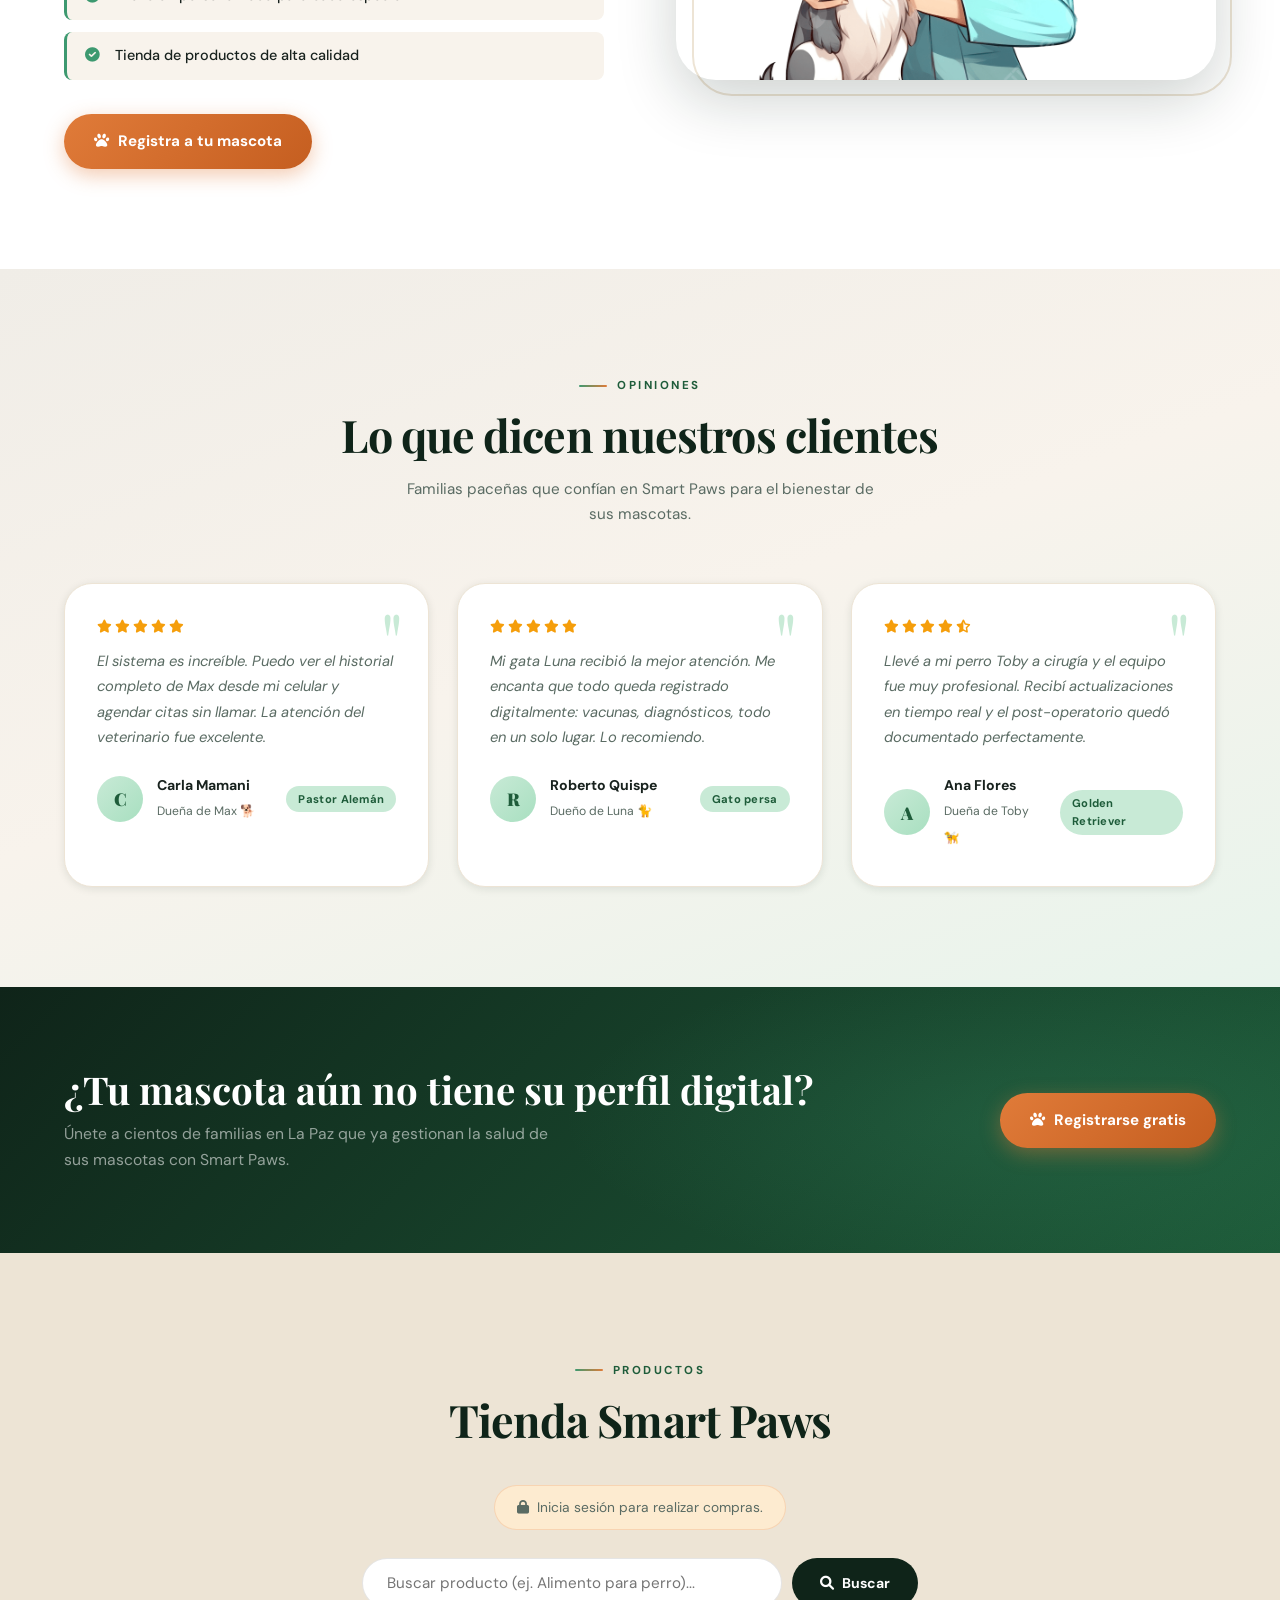
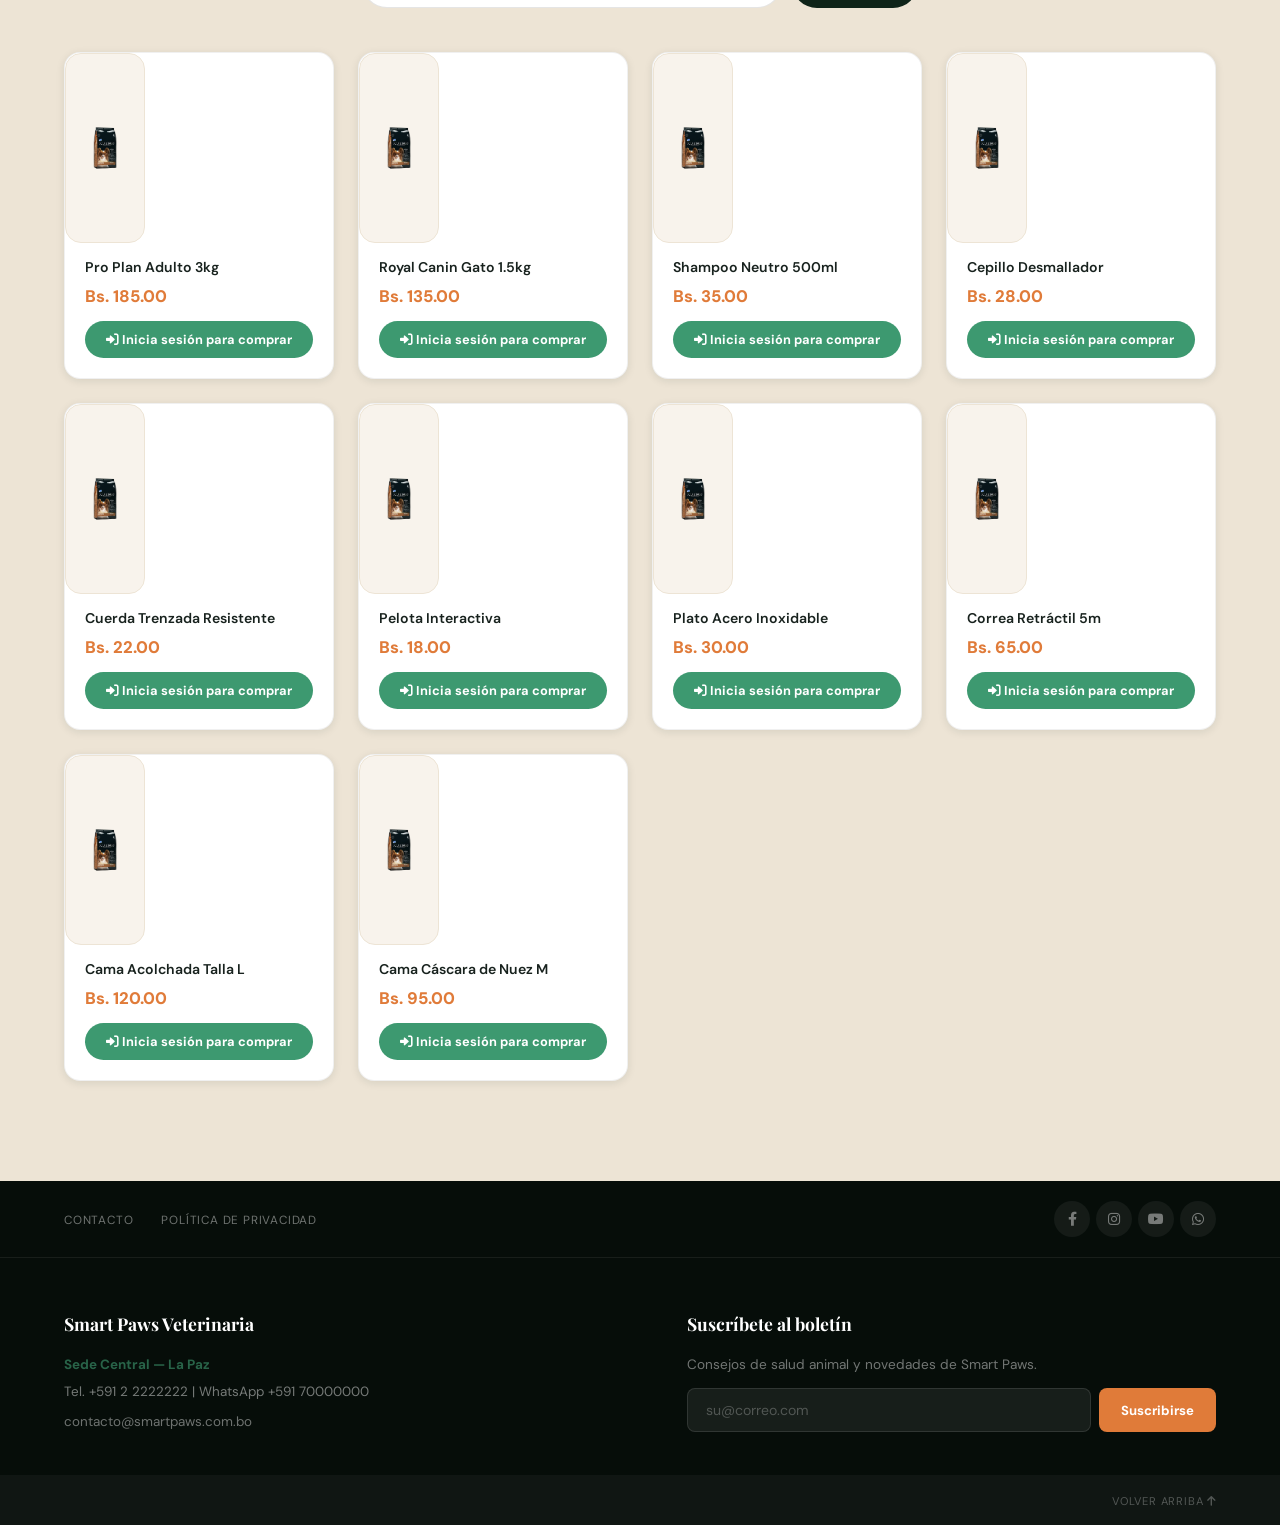
==== commit 6cf98608: "funcion chatbot en index.html" ====
--- a/index.html
+++ b/index.html
@@ -1,3 +1,4 @@
+<!--index.html-->
 <!DOCTYPE html>
 <html lang="es">
 <head>
@@ -339,5 +340,22 @@
     const heroStats = document.querySelector('.hero-stats');
     if (heroStats) statsObserver.observe(heroStats);
   </script>
+  <!-- funcion chatbot -->
+  <div class="chatbot-container">
+    <button id="btn-toggle-chat" class="chat-toggle-btn"><i class="fas fa-comment-dots"></i></button>
+    <div id="chat-window" class="chat-window oculta">
+      <div class="chat-header">
+        <span>🐾 Asistente Veterinario</span>
+        <button id="btn-close-chat"><i class="fas fa-times"></i></button>
+      </div>
+      <div id="chat-body" class="chat-body">
+        <div class="mensaje bot">¡Hola! ¿En qué puedo ayudarte a ti y a tu mascota?</div>
+      </div>
+      <div class="chat-footer">
+        <input type="text" id="input-chat" placeholder="Escribe aquí...">
+        <button id="btn-enviar-chat"><i class="fas fa-paper-plane"></i></button>
+      </div>
+    </div>
+  </div>
 </body>
 </html>
--- a/css/style.css
+++ b/css/style.css
@@ -370,3 +370,39 @@
 .status-badge.pendiente{background:#fef3c7;color:#d97706;}
 .status-badge.completado{background:#dcfce7;color:#16a34a;}
 .status-badge.urgente{background:#fee2e2;color:#dc2626;}
+
+/* ESTILOS DEL CHATBOT */
+/* Paleta de colores */
+:root {
+  --sp-verde-oscuro: #152c1e;
+  --sp-naranja: #ee7c2a;
+  --sp-naranja-hover: #d36a20;
+  --sp-verde-claro: #8dc69f;
+  --sp-burbuja-usuario: #2a5236;
+  --sp-burbuja-bot: #f4f7f5;
+}
+/*Contenedor principal */
+.chatbot-container{position: fixed;bottom: 30px;right: 30px;z-index: 9999;font-family: 'Segoe UI', Tahoma, Geneva, Verdana, sans-serif;}
+/*Botón flotante */
+.chat-toggle-btn{width: 60px;height: 60px;background-color: var(--sp-naranja);color: white;border: none;border-radius: 50%;font-size: 24px;cursor: pointer;box-shadow: 0 4px 15px rgba(238, 124, 42, 0.4);transition: transform 0.3s, background-color 0.3s;}
+.chat-toggle-btn:hover{transform: scale(1.1);background-color: var(--sp-naranja-hover);}
+/*Ventana del chat */
+.chat-window{position: absolute;bottom: 80px;right: 0;width: 350px; height: 480px;background: white;border-radius: 12px;box-shadow: 0 8px 25px rgba(0,0,0,0.3);display: flex;flex-direction: column;overflow: hidden;transition: opacity 0.3s, visibility 0.3s, transform 0.3s;transform: translateY(0);}
+.chat-window.oculta{opacity: 0;visibility: hidden;transform: translateY(20px);}
+/*Cabecera */
+.chat-header{background-color: var(--sp-verde-oscuro);color: white;padding: 16px;display: flex;justify-content: space-between;align-items: center;font-weight: 600;border-bottom: 3px solid var(--sp-verde-claro);}
+.chat-header span{display: flex;align-items: center;gap: 8px;}
+.chat-header button{background: none;border: none;color: white;font-size: 18px;cursor: pointer;transition: color 0.2s;}
+.chat-header button:hover{color: var(--sp-naranja);}
+/*Cuerpo del chat */
+.chat-body{flex: 1;padding: 15px;overflow-y: auto;background-color: #ffffff;display: flex;flex-direction: column;gap: 12px;}
+/*Burbujas de mensaje */
+.mensaje{max-width: 85%;padding: 12px 16px;border-radius: 16px;font-size: 0.95rem;line-height: 1.4;}
+.mensaje.bot{background-color: var(--sp-burbuja-bot);color: #333;align-self: flex-start;border-bottom-left-radius: 4px;}
+.mensaje.usuario{background-color: var(--sp-burbuja-usuario);color: white;align-self: flex-end;border-bottom-right-radius: 4px;}
+/*Pie del chat*/
+.chat-footer{display: flex;padding: 12px;background: white;border-top: 1px solid #eee;align-items: center;gap: 10px;}
+.chat-footer input{flex: 1;padding: 12px 15px;border: 1px solid #ddd;border-radius: 25px;outline: none;font-size: 0.95rem;transition: border-color 0.3s;}
+.chat-footer input:focus{border-color: var(--sp-verde-claro);}
+.chat-footer button{background-color: var(--sp-naranja);width: 42px;height: 42px;border: none;border-radius: 50%;color: white;font-size: 16px;display: flex;justify-content: center;align-items: center;cursor: pointer;transition: background-color 0.2s, transform 0.2s;}
+.chat-footer button:hover{background-color: var(--sp-naranja-hover);transform: scale(1.05);}
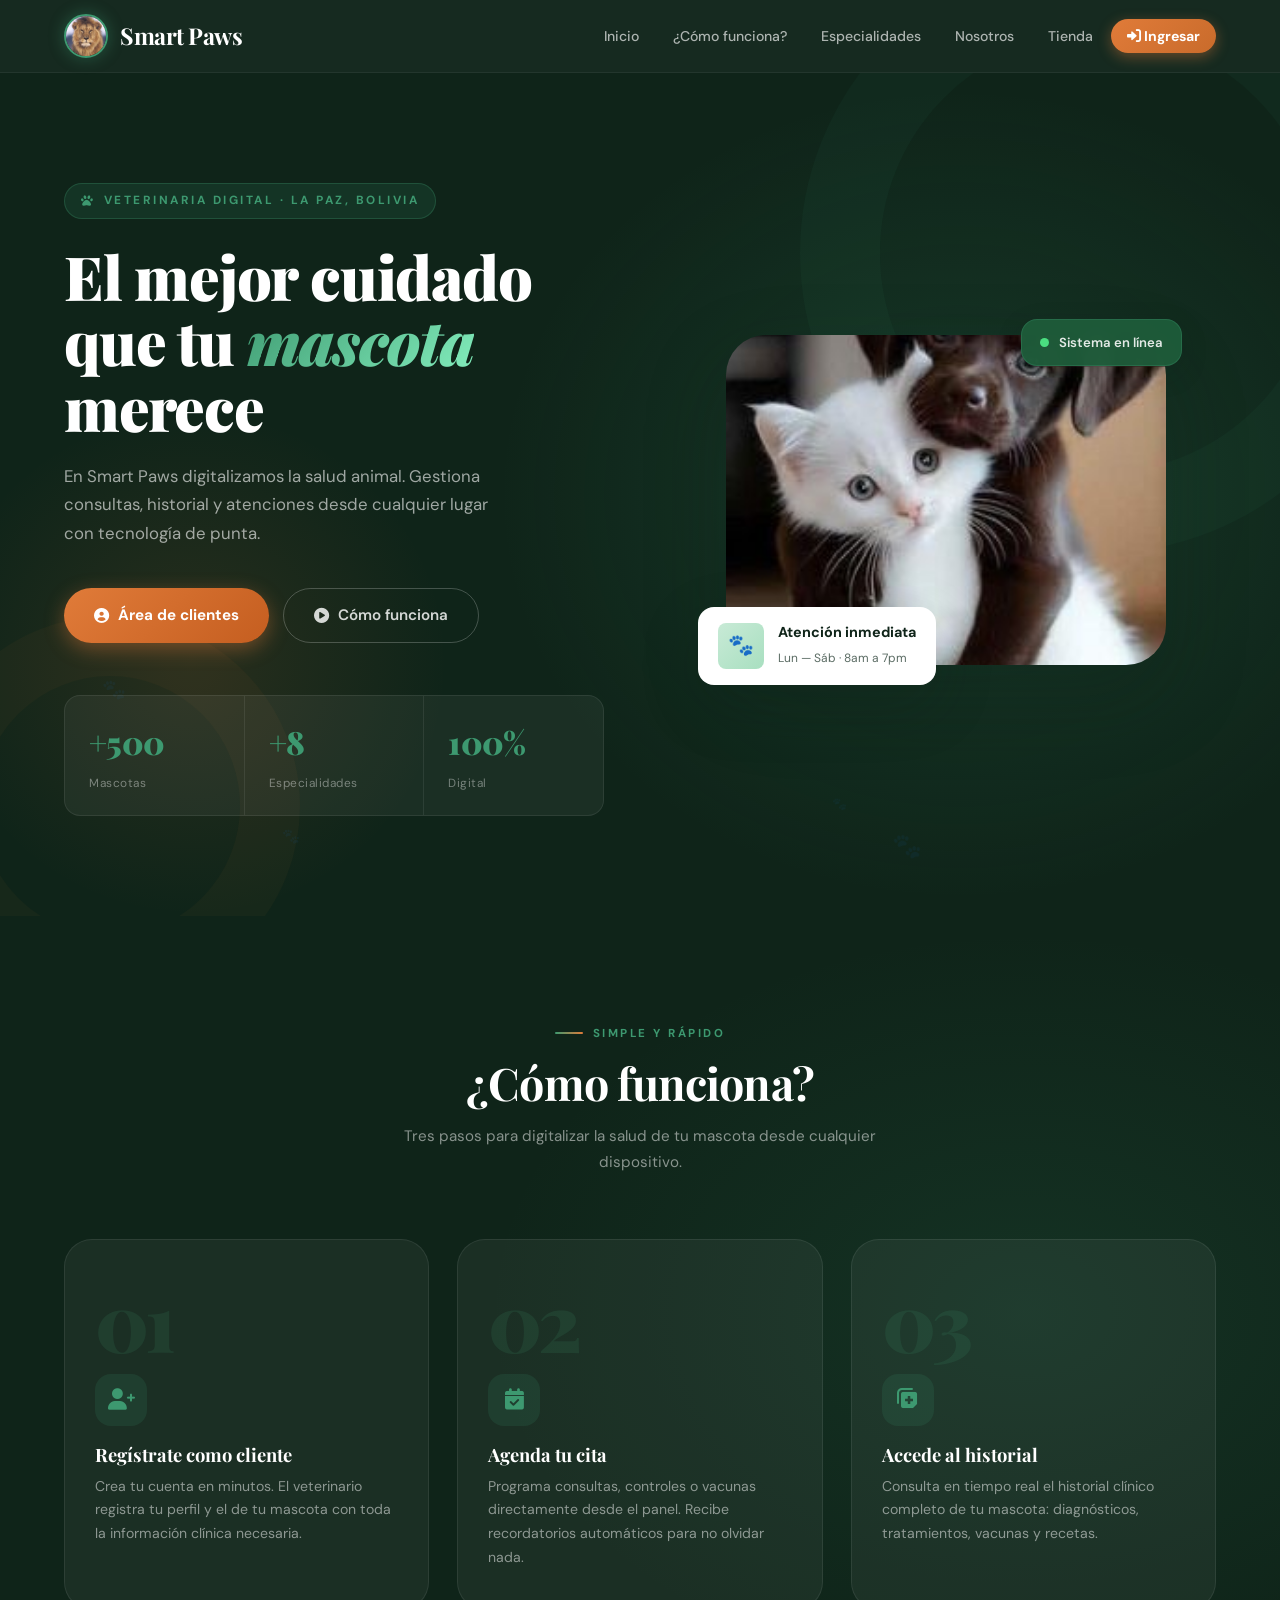
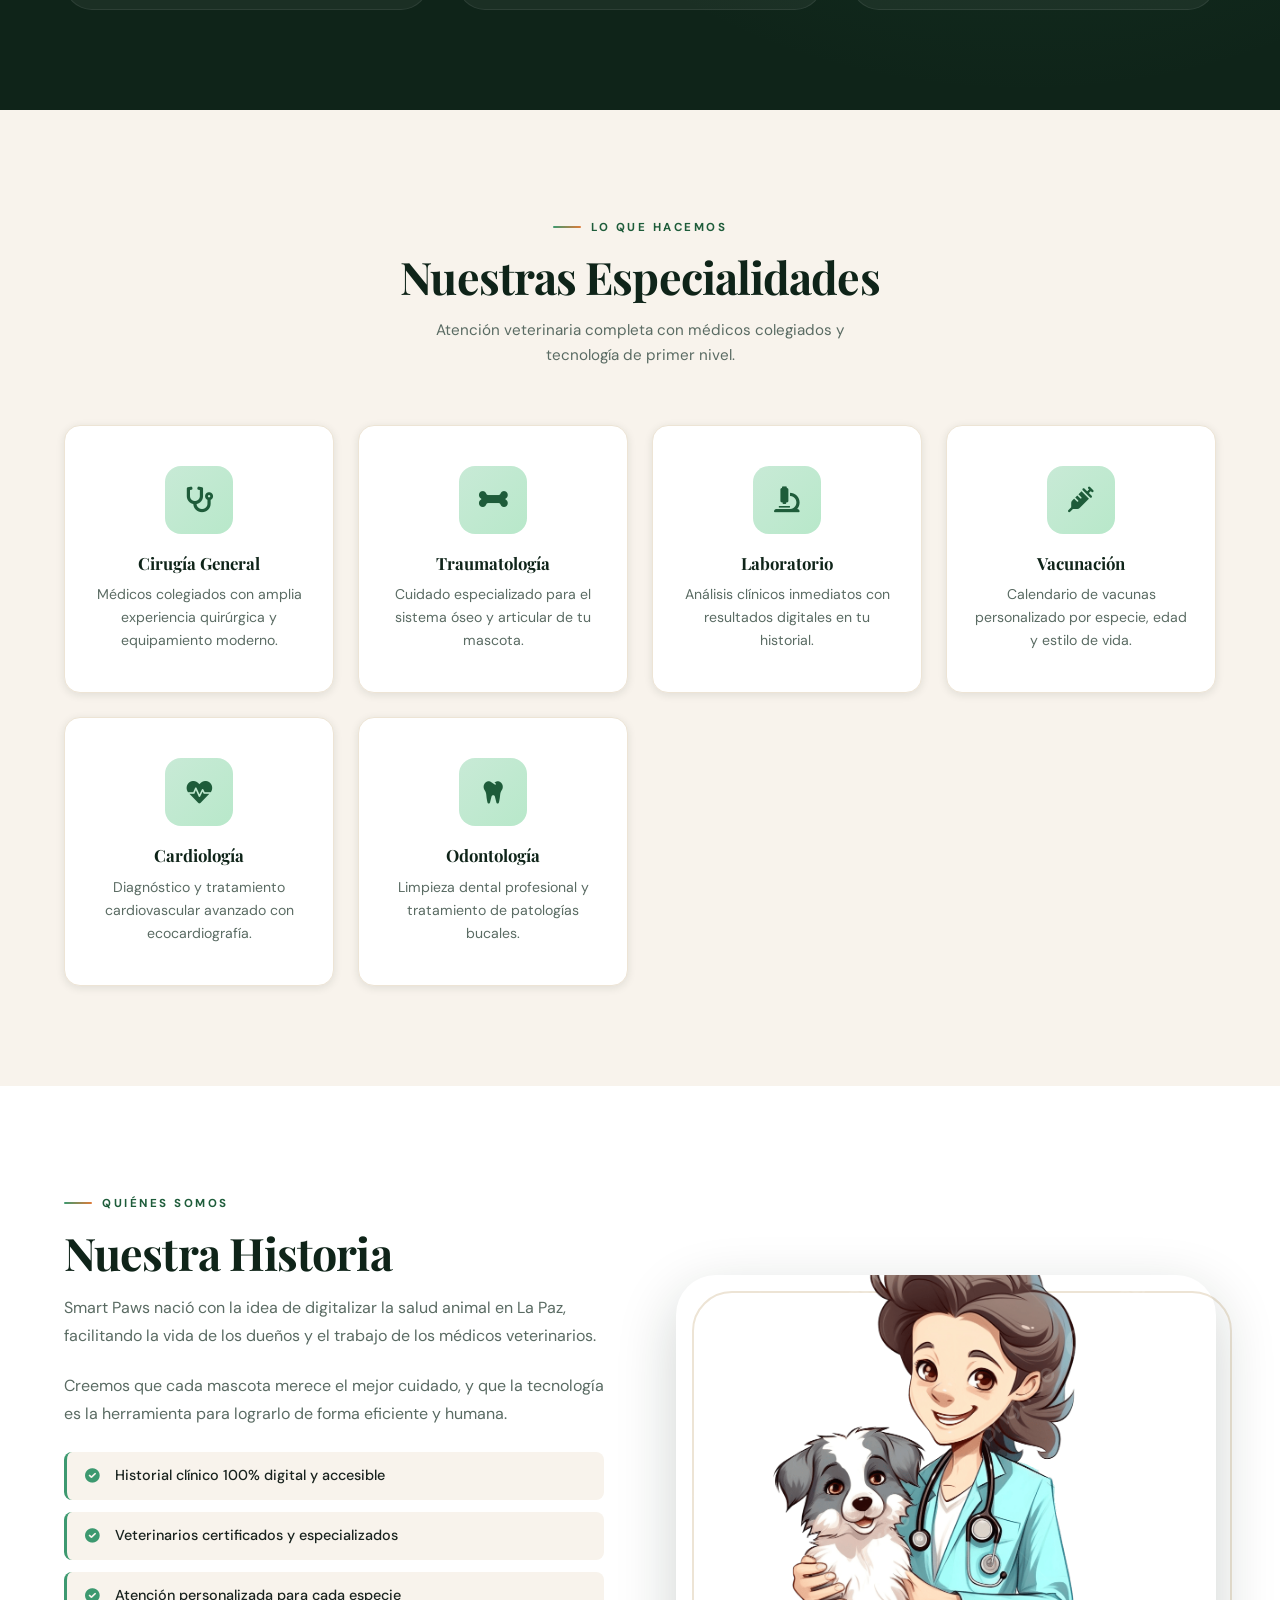
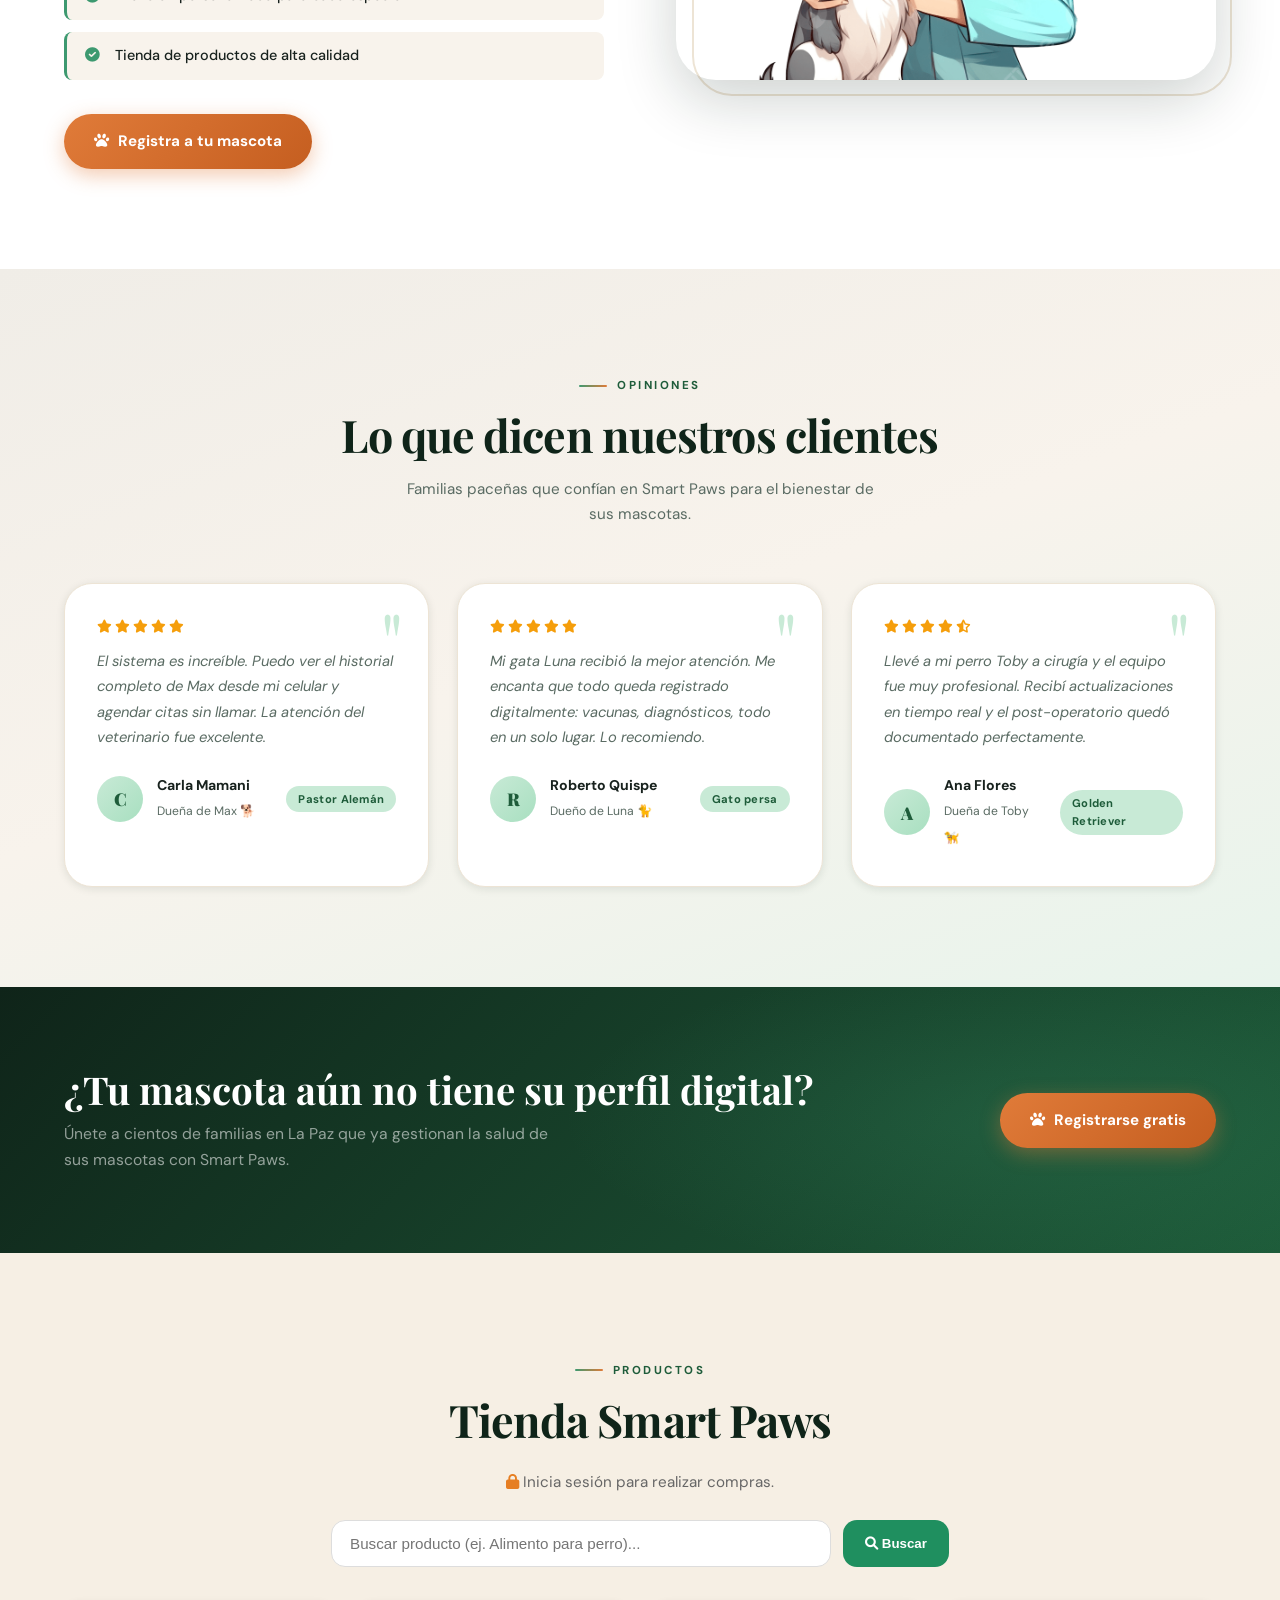
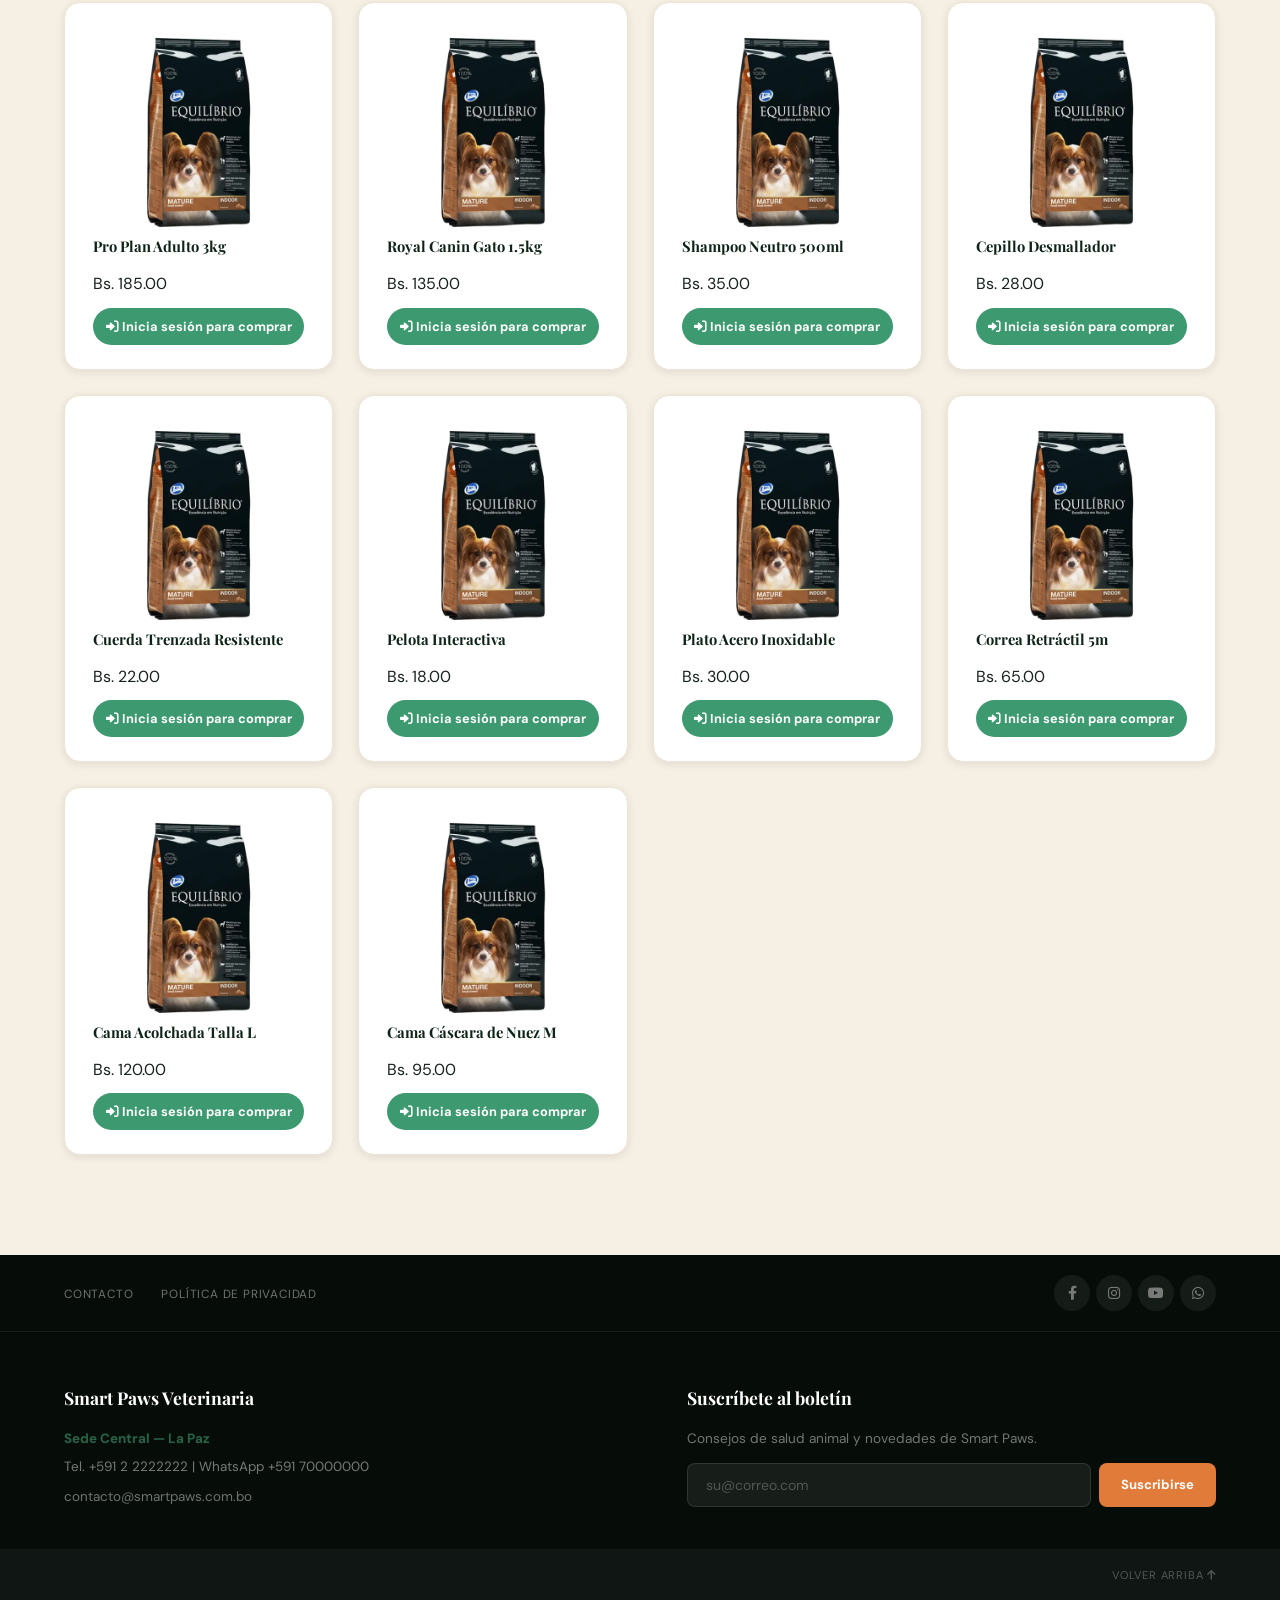
==== commit 8c9150bc: "tienda-preview" ====
--- a/index.html
+++ b/index.html
@@ -6,7 +6,9 @@
   <meta name="viewport" content="width=device-width, initial-scale=1.0">
   <title>Smart Paws — Veterinaria Digital · La Paz</title>
   <link rel="stylesheet" href="css/style.css">
+  <link rel="stylesheet" href="css/shop.css">
   <link rel="stylesheet" href="https://cdnjs.cloudflare.com/ajax/libs/font-awesome/6.0.0/css/all.min.css">
+  
 </head>
 <body>
 
@@ -295,6 +297,7 @@
   </footer>
 
   <script src="js/main.js"></script>
+  <script src="js/tienda-preview.js"></script>
   <script>
     // Scroll animations
     const observer = new IntersectionObserver((entries) => {
@@ -340,22 +343,6 @@
     const heroStats = document.querySelector('.hero-stats');
     if (heroStats) statsObserver.observe(heroStats);
   </script>
-  <!-- funcion chatbot -->
-  <div class="chatbot-container">
-    <button id="btn-toggle-chat" class="chat-toggle-btn"><i class="fas fa-comment-dots"></i></button>
-    <div id="chat-window" class="chat-window oculta">
-      <div class="chat-header">
-        <span>🐾 Asistente Veterinario</span>
-        <button id="btn-close-chat"><i class="fas fa-times"></i></button>
-      </div>
-      <div id="chat-body" class="chat-body">
-        <div class="mensaje bot">¡Hola! ¿En qué puedo ayudarte a ti y a tu mascota?</div>
-      </div>
-      <div class="chat-footer">
-        <input type="text" id="input-chat" placeholder="Escribe aquí...">
-        <button id="btn-enviar-chat"><i class="fas fa-paper-plane"></i></button>
-      </div>
-    </div>
-  </div>
+
 </body>
 </html>
--- a/css/style.css
+++ b/css/style.css
@@ -1,7 +1,4 @@
-/* ====================================================
-   SMART PAWS — DISEÑO PREMIUM v2
-   ==================================================== */
-
+/**style.css*/
 @import url('https://fonts.googleapis.com/css2?family=Playfair+Display:ital,wght@0,400;0,700;0,900;1,400;1,700&family=DM+Sans:wght@300;400;500;600;700&display=swap');
 
 :root {
@@ -68,9 +65,11 @@
   color:var(--blanco);
   font-size:1.4rem;
   cursor:pointer;}
+
 @media(max-width:768px){
   .menu-toggle{
-    display:flex;align-items:center;}
+    display:flex;
+    align-items:center;}
   .nav-menu{display:none;position:absolute;top:72px;left:0;width:100%;background:rgba(15,36,25,.98);backdrop-filter:blur(20px);padding:16px 20px 24px;border-top:1px solid rgba(255,255,255,.08);}
   .nav-menu.active{display:block;}
   .nav-menu ul{flex-direction:column;gap:4px;}
@@ -200,23 +199,6 @@
 .cta-actions{display:flex;gap:12px;flex-wrap:wrap;align-items:center;}
 @media(max-width:768px){.cta-inner{grid-template-columns:1fr;}.cta-actions{justify-content:flex-start;}}
 
-/* TIENDA */
-.shop-preview{background:var(--arena);}
-.shop-header{text-align:center;margin-bottom:40px;}
-.info-text{display:flex;align-items:center;justify-content:center;gap:8px;color:var(--texto-suave);font-size:.86rem;background:var(--ambar-claro);padding:10px 22px;border-radius:var(--radio-pill);width:fit-content;margin:0 auto 28px;border:1px solid rgba(224,123,57,.2);}
-.search-container{display:flex;justify-content:center;margin-bottom:44px;gap:10px;}
-.search-container input{padding:14px 24px;width:55%;max-width:420px;border:1.5px solid rgba(0,0,0,.10);border-radius:var(--radio-pill);outline:none;font-family:inherit;font-size:.95rem;background:var(--blanco);transition:var(--transicion);}
-.search-container input:focus{border-color:var(--verde-vivo);box-shadow:0 0 0 4px rgba(61,153,112,.12);}
-.search-container button{padding:14px 28px;background:var(--verde-oscuro);color:var(--blanco);border:none;border-radius:var(--radio-pill);cursor:pointer;font-family:inherit;font-weight:700;font-size:.88rem;transition:var(--transicion);display:flex;align-items:center;gap:8px;}
-.search-container button:hover{background:var(--verde-medio);transform:translateY(-1px);}
-.product-grid{display:grid;grid-template-columns:repeat(auto-fill,minmax(230px,1fr));gap:24px;}
-.product-grid .card{background:var(--blanco);padding:0;border-radius:var(--radio-md);box-shadow:var(--sombra-sm);overflow:hidden;border:1px solid rgba(0,0,0,.06);transition:var(--transicion);text-align:left;}
-.product-grid .card:hover{transform:translateY(-6px);box-shadow:var(--sombra-md);}
-.product-grid .card img{width:100%;height:190px;object-fit:contain;background:var(--crema);padding:16px;transition:var(--transicion);}
-.product-grid .card:hover img{transform:scale(1.04);}
-.product-grid .card .card-info{padding:16px 20px 20px;}
-.product-grid .card h3{font-family:'DM Sans',sans-serif;font-size:.88rem;font-weight:600;margin-bottom:8px;color:var(--texto);}
-.product-grid .card .price{color:var(--ambar);font-weight:800;font-size:1.05rem;}
 
 /* FOOTER */
 .main-footer{background:var(--negro);color:rgba(255,255,255,.72);}
@@ -323,8 +305,33 @@
 .content-header{display:flex;align-items:center;justify-content:space-between;margin-bottom:28px;padding-bottom:22px;border-bottom:1px solid var(--arena);}
 .content-header h1{font-size:1.5rem;letter-spacing:-.02em;}
 .header-date{font-size:.78rem;color:var(--texto-suave);background:var(--blanco);padding:7px 16px;border-radius:var(--radio-pill);border:1px solid var(--arena);}
-.menu-toggle{display:none;background:none;border:none;font-size:1.4rem;cursor:pointer;color:var(--verde-oscuro);}
-@media(max-width:768px){.vet-page{flex-direction:column;}.sidebar{width:100%;height:auto;position:relative;display:none;}.sidebar.active{display:flex;}.menu-toggle{display:flex;align-items:center;}.main-content{padding:20px;}}
+.menu-toggle{
+  display:none;
+  background:none;
+  border:none;
+  font-size:1.4rem;
+  cursor:pointer;
+  color:var(--verde-oscuro);
+}
+@media(
+  max-width:768px
+  ){.vet-page{
+    flex-direction:column;
+  }.sidebar{
+    width:100%;
+    height:auto;
+    position:relative;
+    display:none;
+  }
+.sidebar.active{
+  display:flex;}
+
+.menu-toggle{
+  display:flex;
+  align-items:center;
+}
+
+.main-content{padding:20px;}}
 
 /* STATS CARDS */
 .stats-row{display:grid;grid-template-columns:repeat(4,1fr);gap:18px;margin-bottom:24px;}
@@ -353,7 +360,9 @@
 .block h3{font-size:.95rem;margin-bottom:18px;display:flex;align-items:center;gap:10px;padding-bottom:14px;border-bottom:1px solid var(--arena);}
 .card{background:var(--blanco);border-radius:var(--radio-md);padding:24px 28px;border:1px solid var(--arena);box-shadow:var(--sombra-sm);}
 .card h3{font-size:.92rem;margin-bottom:16px;display:flex;align-items:center;gap:10px;}
-.card img{max-width:80px;height:80px;object-fit:cover;border-radius:var(--radio-md);border:1px solid var(--arena);}
+
+
+
 .card .actions{display:flex;gap:8px;margin-top:12px;}
 .card .actions button{padding:6px 14px;background:var(--verde-oscuro);color:var(--blanco);border:none;border-radius:var(--radio-sm);cursor:pointer;font-family:inherit;font-weight:600;font-size:.8rem;transition:var(--transicion);}
 .card .actions button:hover{background:var(--verde-medio);}
@@ -370,39 +379,3 @@
 .status-badge.pendiente{background:#fef3c7;color:#d97706;}
 .status-badge.completado{background:#dcfce7;color:#16a34a;}
 .status-badge.urgente{background:#fee2e2;color:#dc2626;}
-
-/* ESTILOS DEL CHATBOT */
-/* Paleta de colores */
-:root {
-  --sp-verde-oscuro: #152c1e;
-  --sp-naranja: #ee7c2a;
-  --sp-naranja-hover: #d36a20;
-  --sp-verde-claro: #8dc69f;
-  --sp-burbuja-usuario: #2a5236;
-  --sp-burbuja-bot: #f4f7f5;
-}
-/*Contenedor principal */
-.chatbot-container{position: fixed;bottom: 30px;right: 30px;z-index: 9999;font-family: 'Segoe UI', Tahoma, Geneva, Verdana, sans-serif;}
-/*Botón flotante */
-.chat-toggle-btn{width: 60px;height: 60px;background-color: var(--sp-naranja);color: white;border: none;border-radius: 50%;font-size: 24px;cursor: pointer;box-shadow: 0 4px 15px rgba(238, 124, 42, 0.4);transition: transform 0.3s, background-color 0.3s;}
-.chat-toggle-btn:hover{transform: scale(1.1);background-color: var(--sp-naranja-hover);}
-/*Ventana del chat */
-.chat-window{position: absolute;bottom: 80px;right: 0;width: 350px; height: 480px;background: white;border-radius: 12px;box-shadow: 0 8px 25px rgba(0,0,0,0.3);display: flex;flex-direction: column;overflow: hidden;transition: opacity 0.3s, visibility 0.3s, transform 0.3s;transform: translateY(0);}
-.chat-window.oculta{opacity: 0;visibility: hidden;transform: translateY(20px);}
-/*Cabecera */
-.chat-header{background-color: var(--sp-verde-oscuro);color: white;padding: 16px;display: flex;justify-content: space-between;align-items: center;font-weight: 600;border-bottom: 3px solid var(--sp-verde-claro);}
-.chat-header span{display: flex;align-items: center;gap: 8px;}
-.chat-header button{background: none;border: none;color: white;font-size: 18px;cursor: pointer;transition: color 0.2s;}
-.chat-header button:hover{color: var(--sp-naranja);}
-/*Cuerpo del chat */
-.chat-body{flex: 1;padding: 15px;overflow-y: auto;background-color: #ffffff;display: flex;flex-direction: column;gap: 12px;}
-/*Burbujas de mensaje */
-.mensaje{max-width: 85%;padding: 12px 16px;border-radius: 16px;font-size: 0.95rem;line-height: 1.4;}
-.mensaje.bot{background-color: var(--sp-burbuja-bot);color: #333;align-self: flex-start;border-bottom-left-radius: 4px;}
-.mensaje.usuario{background-color: var(--sp-burbuja-usuario);color: white;align-self: flex-end;border-bottom-right-radius: 4px;}
-/*Pie del chat*/
-.chat-footer{display: flex;padding: 12px;background: white;border-top: 1px solid #eee;align-items: center;gap: 10px;}
-.chat-footer input{flex: 1;padding: 12px 15px;border: 1px solid #ddd;border-radius: 25px;outline: none;font-size: 0.95rem;transition: border-color 0.3s;}
-.chat-footer input:focus{border-color: var(--sp-verde-claro);}
-.chat-footer button{background-color: var(--sp-naranja);width: 42px;height: 42px;border: none;border-radius: 50%;color: white;font-size: 16px;display: flex;justify-content: center;align-items: center;cursor: pointer;transition: background-color 0.2s, transform 0.2s;}
-.chat-footer button:hover{background-color: var(--sp-naranja-hover);transform: scale(1.05);}
--- a/css/shop.css
+++ b/css/shop.css
@@ -0,0 +1,228 @@
+/* =========================================================
+   MINI TIENDA HOME
+========================================================= */
+
+.shop-preview{
+    background:#f6efe4;
+}
+
+/* HEADER */
+
+.shop-header{
+    text-align:center;
+    margin-bottom:25px;
+}
+
+.shop-preview-text{
+    max-width:650px;
+    margin:auto;
+    color:#666;
+    font-size:1rem;
+    line-height:1.7;
+}
+
+/* INFO */
+
+.info-text{
+    text-align:center;
+    margin-bottom:25px;
+    color:#666;
+    font-size:.95rem;
+}
+
+.info-text i{
+    color:#e67e22;
+}
+
+/* BUSCADOR */
+
+.search-container{
+    display:flex;
+    gap:12px;
+    margin-bottom:35px;
+    flex-wrap:wrap;
+    justify-content:center;
+}
+
+.search-container input{
+    flex:1;
+    min-width:260px;
+    max-width:500px;
+    padding:14px 18px;
+    border-radius:14px;
+    border:1px solid #ddd;
+    outline:none;
+    font-size:.95rem;
+}
+
+.search-container button{
+    border:none;
+    background:#1f8f5f;
+    color:#fff;
+    padding:14px 22px;
+    border-radius:14px;
+    cursor:pointer;
+    font-weight:700;
+    transition:.25s;
+}
+
+.search-container button:hover{
+    background:#166847;
+}
+
+/* GRID */
+
+.product-grid{
+    display:grid;
+    grid-template-columns:repeat(auto-fit,minmax(260px,1fr));
+    gap:25px;
+    align-items:stretch;
+}
+/* CARD */
+
+.prod-card{
+    background:#fff;
+    border-radius:22px;
+    overflow:hidden;
+    box-shadow:0 10px 25px rgba(0,0,0,.08);
+    transition:.3s ease;
+    display:flex;
+    flex-direction:column;
+    border:1px solid #eee;
+
+    height:100%;
+    min-height:520px;
+}
+
+.prod-card:hover{
+    transform:translateY(-6px);
+}
+
+/* IMAGEN */
+
+.prod-img-wrap{
+    width:100%;
+    height:240px;
+    background:#f8f8f8;
+    display:flex;
+    align-items:center;
+    justify-content:center;
+    overflow:hidden;
+    padding:18px;
+    position:relative;
+    flex-shrink:0;
+}
+
+.prod-img-wrap img{
+    width:100%;
+    height:100%;
+    object-fit:contain;
+    display:block;
+}
+
+/* BADGES */
+
+.stock-badge{
+    position:absolute;
+    top:14px;
+    left:14px;
+    padding:6px 12px;
+    border-radius:50px;
+    font-size:.75rem;
+    font-weight:700;
+    color:#fff;
+}
+
+.stock-ok{
+    background:#2ecc71;
+}
+
+.stock-low{
+    background:#f39c12;
+}
+
+.stock-out{
+    background:#e74c3c;
+}
+
+/* INFO CARD */
+
+.prod-info{
+    padding:20px;
+    display:flex;
+    flex-direction:column;
+    gap:10px;
+    flex:1;
+}
+
+.prod-categoria{
+    font-size:.75rem;
+    text-transform:uppercase;
+    letter-spacing:.8px;
+    color:#888;
+    font-weight:700;
+}
+
+.prod-nombre{
+    font-size:1.1rem;
+    font-weight:800;
+    color:#111;
+    min-height:48px;
+}
+
+.prod-desc{
+    color:#666;
+    font-size:.92rem;
+    line-height:1.5;
+    min-height:70px;
+}
+
+.prod-precio{
+    font-size:1.3rem;
+    font-weight:800;
+    color:#e67e22;
+}
+
+.prod-precio span{
+    font-size:.8rem;
+    color:#888;
+    font-weight:500;
+}
+
+/* BOTÓN */
+
+.btn-carrito{
+    margin-top:auto;
+    border:none;
+    background:#1f8f5f;
+    color:#fff;
+    padding:13px;
+    border-radius:14px;
+    cursor:pointer;
+    font-weight:700;
+    transition:.25s;
+    font-size:.95rem;
+}
+
+.btn-carrito:hover{
+    background:#166847;
+}
+
+/* RESPONSIVE */
+
+@media(max-width:768px){
+
+    /*.product-grid{
+        grid-template-columns:1fr;
+    }*/
+
+    .prod-img-wrap{
+        height:220px;
+    }
+
+    .search-container{
+        flex-direction:column;
+        align-items:stretch;
+    }
+
+}
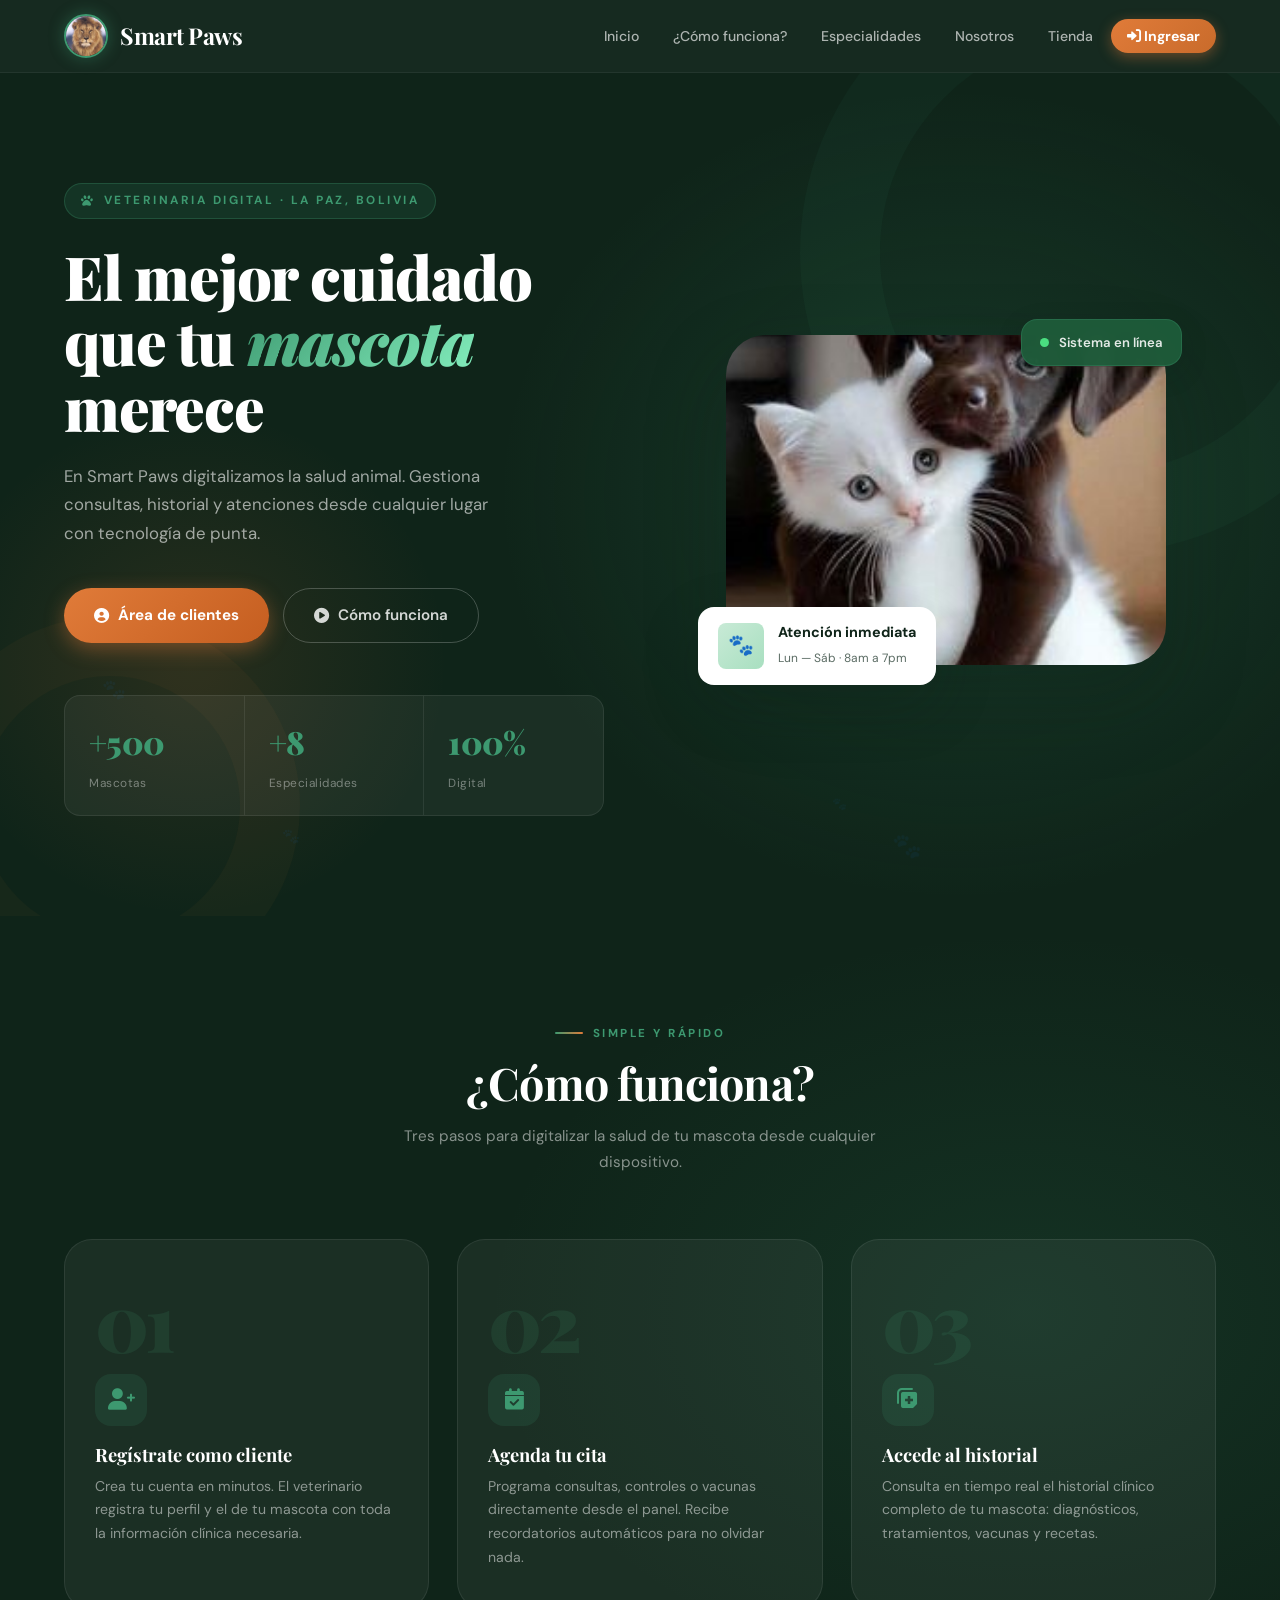
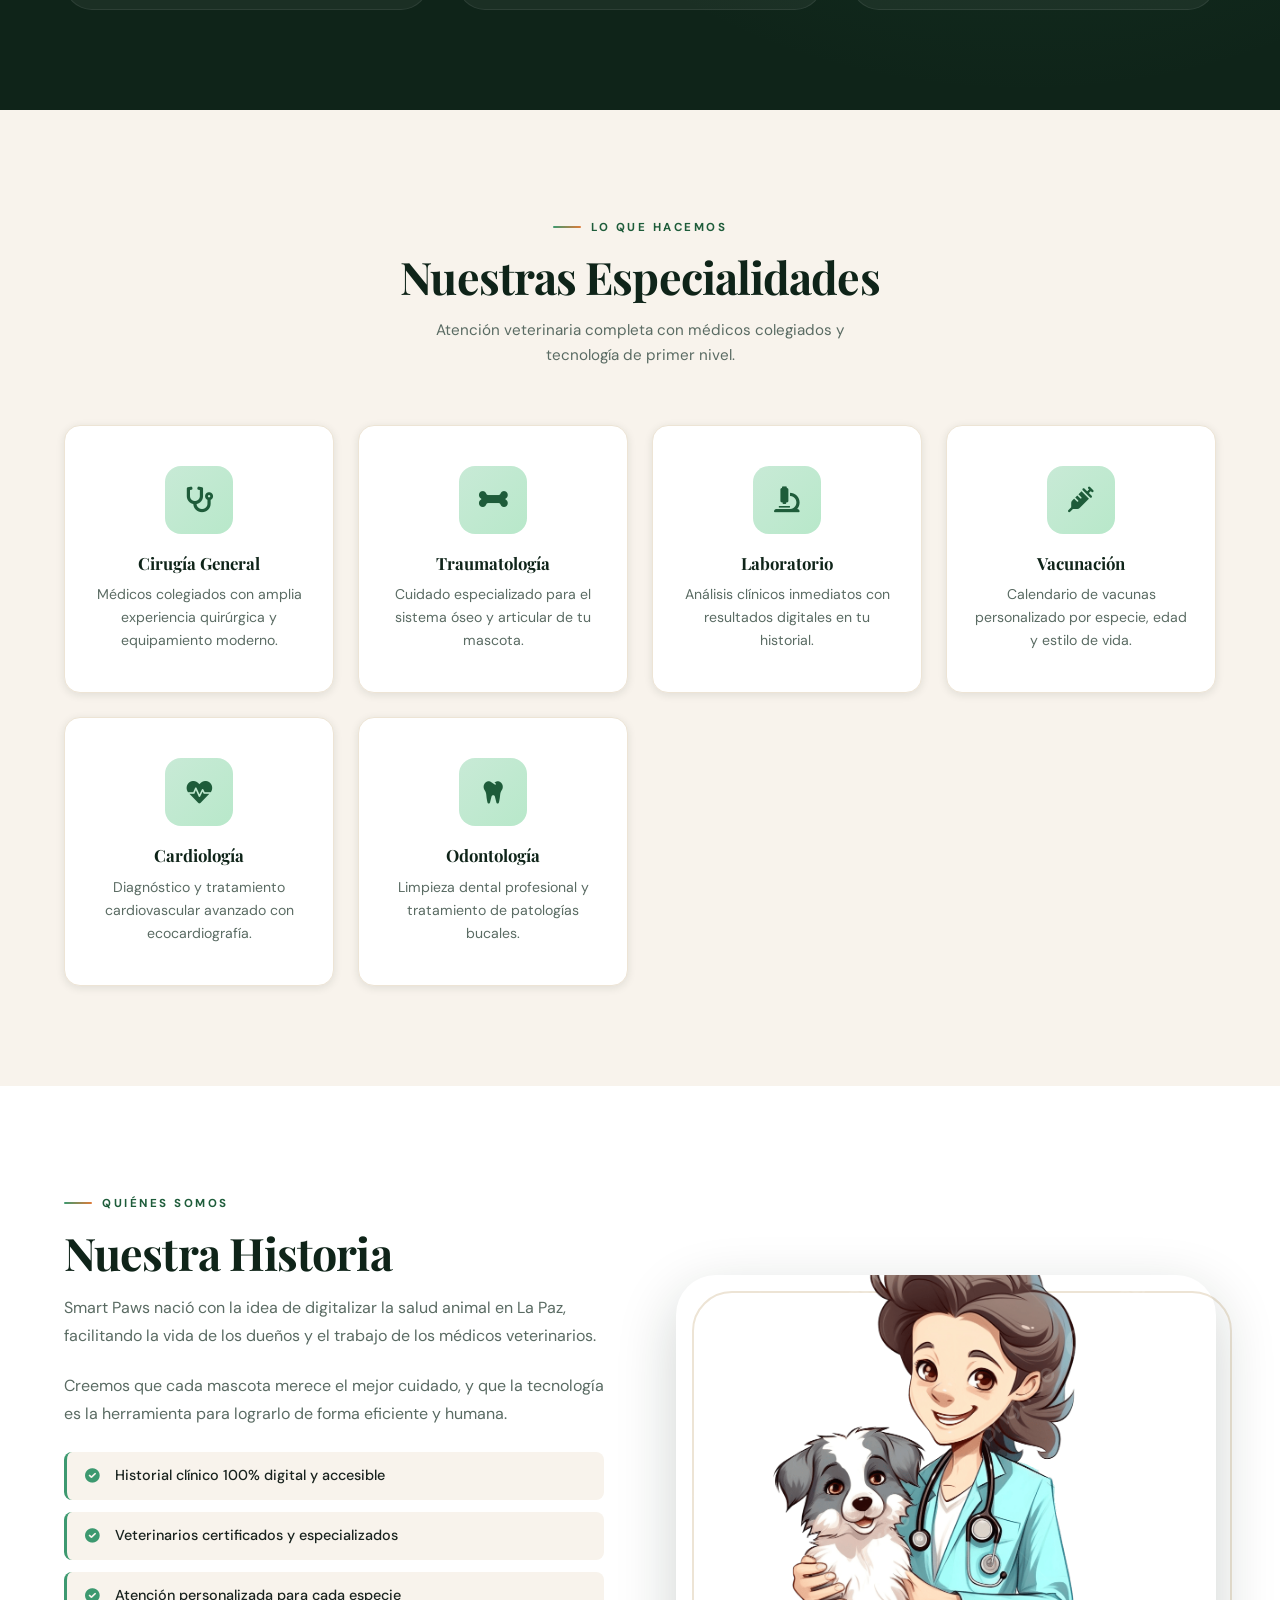
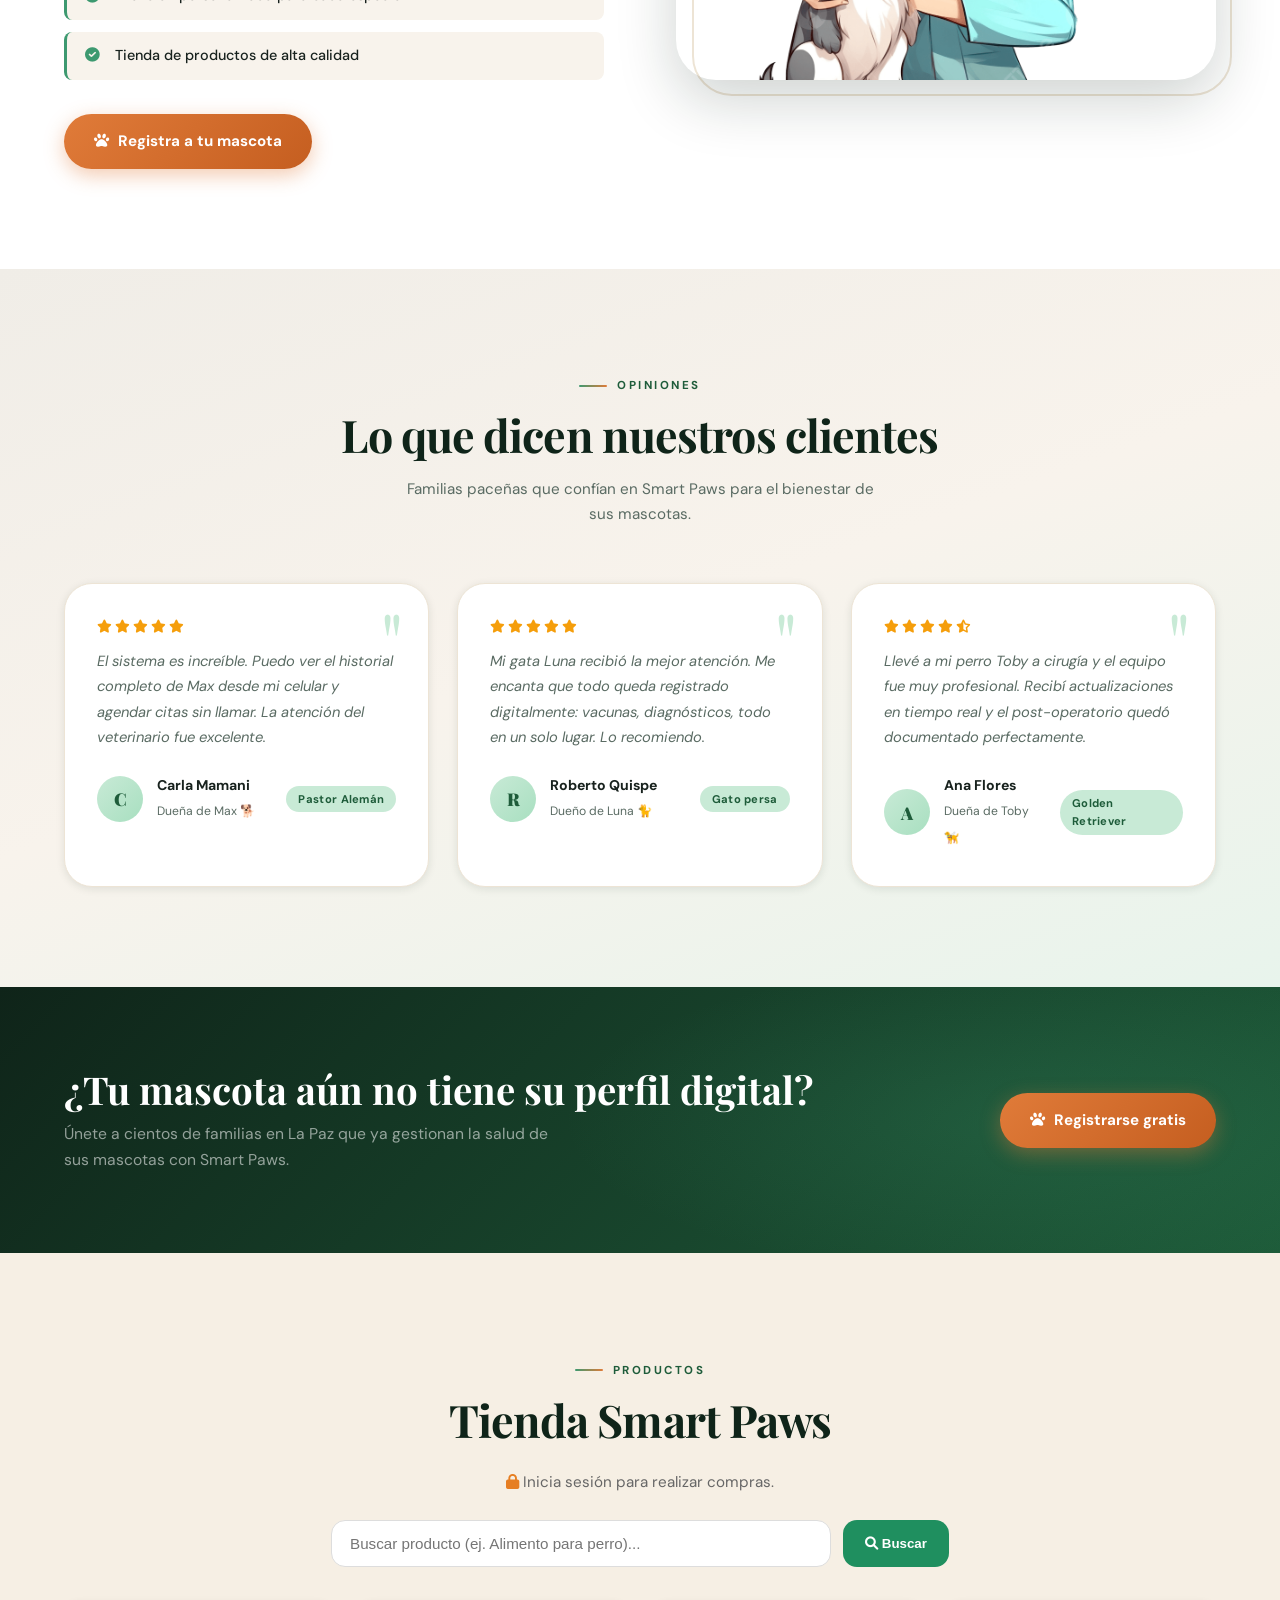
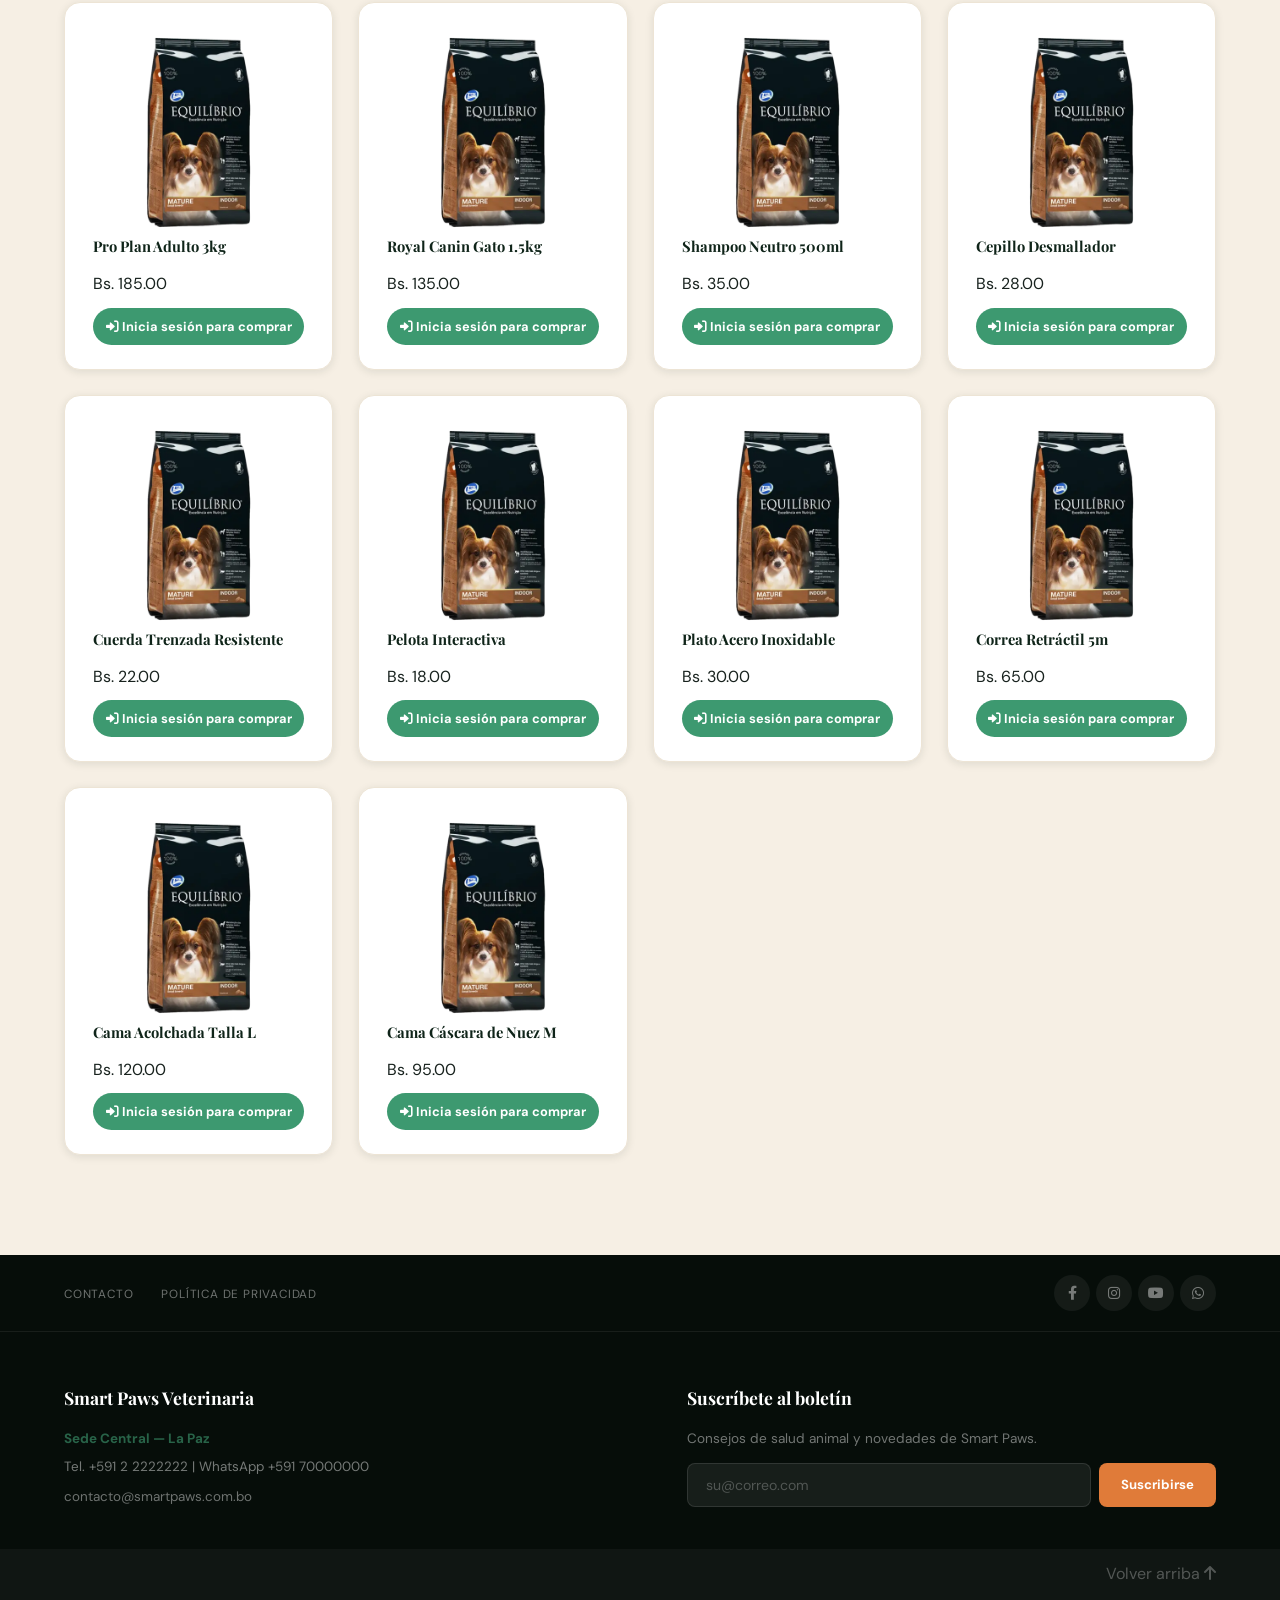
==== commit 902412df: "calender style" ====
--- a/index.html
+++ b/index.html
@@ -6,6 +6,7 @@
   <meta name="viewport" content="width=device-width, initial-scale=1.0">
   <title>Smart Paws — Veterinaria Digital · La Paz</title>
   <link rel="stylesheet" href="css/style.css">
+  <link rel="stylesheet" href="css/home.css">
   <link rel="stylesheet" href="css/shop.css">
   <link rel="stylesheet" href="https://cdnjs.cloudflare.com/ajax/libs/font-awesome/6.0.0/css/all.min.css">
   
--- a/css/style.css
+++ b/css/style.css
@@ -34,7 +34,14 @@
 /* BASE */
 *,*::before,*::after{margin:0;padding:0;box-sizing:border-box;}
 html{scroll-behavior:smooth;}
-body{font-family:'DM Sans',sans-serif;background:var(--crema);color:var(--texto);line-height:1.65;-webkit-font-smoothing:antialiased;overflow-x:hidden;}
+body{
+  font-family:'DM Sans',sans-serif;
+  background:var(--crema);
+  color:var(--texto);
+  line-height:1.65;
+  -webkit-font-smoothing:antialiased;
+  }
+
 h1,h2,h3,h4{font-family:'Playfair Display',serif;line-height:1.15;color:var(--verde-oscuro);}
 img{max-width:100%;display:block;}
 a{color:inherit;text-decoration:none;}
@@ -49,183 +56,6 @@
 @keyframes pulseDot{0%,100%{box-shadow:0 0 0 0 rgba(61,153,112,.5);}50%{box-shadow:0 0 0 8px rgba(61,153,112,0);}}
 @keyframes shimmerBg{0%{background-position:-200% center;}100%{background-position:200% center;}}
 
-/* CABECERA */
-.main-header{background:rgba(15,36,25,.97);backdrop-filter:blur(20px);position:sticky;top:0;z-index:1000;border-bottom:1px solid rgba(255,255,255,.06);}
-.header-flex{display:flex;justify-content:space-between;align-items:center;height:72px;}
-.logo{display:flex;align-items:center;gap:12px;font-family:'Playfair Display',serif;font-weight:700;font-size:1.45rem;color:var(--blanco);letter-spacing:-.02em;}
-.logo img{height:44px;width:44px;border-radius:50%;object-fit:cover;border:2px solid var(--verde-vivo);box-shadow:0 0 16px rgba(61,153,112,.4);}
-.nav-menu ul{display:flex;list-style:none;gap:2px;align-items:center;}
-.nav-menu a{color:rgba(255,255,255,.65);font-size:.88rem;font-weight:500;padding:8px 16px;border-radius:var(--radio-pill);transition:var(--transicion);}
-.nav-menu a:hover{color:var(--blanco);background:rgba(255,255,255,.08);}
-.nav-menu a.btn-nav{background:linear-gradient(135deg,var(--ambar),#c96b2b);color:var(--blanco);font-weight:700;box-shadow:0 4px 14px rgba(224,123,57,.4);}
-.nav-menu a.btn-nav:hover{transform:translateY(-2px);box-shadow:0 6px 20px rgba(224,123,57,.5);}
-.menu-toggle{display:none;
-  background:none;
-  border:none;
-  color:var(--blanco);
-  font-size:1.4rem;
-  cursor:pointer;}
-
-@media(max-width:768px){
-  .menu-toggle{
-    display:flex;
-    align-items:center;}
-  .nav-menu{display:none;position:absolute;top:72px;left:0;width:100%;background:rgba(15,36,25,.98);backdrop-filter:blur(20px);padding:16px 20px 24px;border-top:1px solid rgba(255,255,255,.08);}
-  .nav-menu.active{display:block;}
-  .nav-menu ul{flex-direction:column;gap:4px;}
-  .nav-menu a{display:block;padding:12px 16px;}
-}
-
-/* HERO */
-.hero{background:var(--verde-oscuro);position:relative;overflow:hidden;padding:110px 0 100px;}
-.hero-bg{position:absolute;inset:0;background:radial-gradient(ellipse 60% 80% at 75% 50%,rgba(61,153,112,.18) 0%,transparent 60%),radial-gradient(ellipse 40% 60% at 15% 70%,rgba(224,123,57,.12) 0%,transparent 50%);pointer-events:none;}
-.hero-circle{position:absolute;right:-120px;top:-120px;width:600px;height:600px;border-radius:50%;border:80px solid rgba(61,153,112,.05);pointer-events:none;}
-.hero-circle-2{position:absolute;left:-80px;bottom:-80px;width:380px;height:380px;border-radius:50%;border:60px solid rgba(224,123,57,.04);pointer-events:none;}
-.hero-paws{position:absolute;inset:0;pointer-events:none;overflow:hidden;}
-.hero-paws span{position:absolute;font-size:1.2rem;opacity:.08;animation:pawFloat 9s ease-in-out infinite;}
-.hero-paws span:nth-child(1){left:8%;bottom:25%;animation-delay:0s;}
-.hero-paws span:nth-child(2){left:22%;bottom:8%;animation-delay:1.8s;font-size:.9rem;}
-.hero-paws span:nth-child(3){left:65%;bottom:12%;animation-delay:3.4s;font-size:.75rem;}
-.hero-paws span:nth-child(4){right:12%;bottom:35%;animation-delay:2.2s;}
-.hero-paws span:nth-child(5){right:28%;bottom:6%;animation-delay:4.8s;font-size:1.5rem;}
-.hero-inner{position:relative;z-index:1;display:grid;grid-template-columns:1fr 1fr;gap:72px;align-items:center;}
-.hero-text .eyebrow{display:inline-flex;align-items:center;gap:8px;background:rgba(61,153,112,.14);color:var(--verde-vivo);font-size:.74rem;font-weight:700;letter-spacing:2.5px;text-transform:uppercase;padding:7px 16px;border-radius:var(--radio-pill);margin-bottom:24px;border:1px solid rgba(61,153,112,.28);}
-.hero-text h1{color:var(--blanco);font-size:clamp(2.4rem,4.8vw,3.8rem);font-weight:900;margin-bottom:22px;letter-spacing:-.02em;line-height:1.08;}
-.hero-text h1 em{font-style:italic;color:transparent;background:linear-gradient(135deg,var(--verde-vivo) 0%,#84efbe 100%);-webkit-background-clip:text;background-clip:text;}
-.hero-text p{color:rgba(255,255,255,.6);font-size:1.05rem;max-width:440px;margin-bottom:40px;line-height:1.72;}
-.hero-actions{display:flex;gap:14px;flex-wrap:wrap;}
-.btn-primary{display:inline-flex;align-items:center;gap:9px;background:linear-gradient(135deg,var(--ambar) 0%,#c55e20 100%);color:var(--blanco);font-weight:700;font-size:.95rem;padding:15px 30px;border-radius:var(--radio-pill);border:none;cursor:pointer;transition:var(--transicion);box-shadow:0 6px 20px rgba(224,123,57,.4);font-family:'DM Sans',sans-serif;}
-.btn-primary:hover{transform:translateY(-3px);box-shadow:0 10px 28px rgba(224,123,57,.55);}
-.btn-outline{display:inline-flex;align-items:center;gap:9px;background:transparent;color:rgba(255,255,255,.82);font-weight:600;font-size:.95rem;padding:14px 30px;border-radius:var(--radio-pill);border:1.5px solid rgba(255,255,255,.22);cursor:pointer;transition:var(--transicion);font-family:'DM Sans',sans-serif;}
-.btn-outline:hover{background:rgba(255,255,255,.08);border-color:rgba(255,255,255,.5);transform:translateY(-2px);}
-.hero-stats{display:flex;gap:0;margin-top:52px;background:rgba(255,255,255,.05);border-radius:var(--radio-md);border:1px solid rgba(255,255,255,.08);overflow:hidden;}
-.hero-stats .stat{flex:1;padding:20px 24px;border-right:1px solid rgba(255,255,255,.08);}
-.hero-stats .stat:last-child{border-right:none;}
-.hero-stats .stat span{display:block;font-family:'Playfair Display',serif;font-size:2rem;font-weight:900;color:var(--verde-vivo);letter-spacing:-.02em;}
-.hero-stats .stat small{color:rgba(255,255,255,.4);font-size:.74rem;letter-spacing:.5px;}
-.hero-image{position:relative;display:flex;justify-content:center;}
-.hero-image-frame{position:relative;width:100%;max-width:440px;}
-.hero-image img{width:100%;border-radius:var(--radio-xl);object-fit:cover;aspect-ratio:4/3;box-shadow:var(--sombra-xl);position:relative;z-index:1;}
-.hero-image-glow{position:absolute;inset:-20px;border-radius:calc(var(--radio-xl) + 20px);background:radial-gradient(ellipse at center,rgba(61,153,112,.22) 0%,transparent 70%);pointer-events:none;}
-.hero-badge{position:absolute;bottom:-20px;left:-28px;background:var(--blanco);border-radius:var(--radio-md);padding:14px 20px;box-shadow:var(--sombra-lg);display:flex;align-items:center;gap:14px;z-index:2;animation:floatUp 4s ease-in-out infinite;}
-.hero-badge .badge-icon{width:46px;height:46px;background:linear-gradient(135deg,var(--verde-claro),#a8dfc0);border-radius:var(--radio-sm);display:flex;align-items:center;justify-content:center;font-size:1.3rem;}
-.hero-badge .badge-text strong{display:block;font-size:.9rem;color:var(--verde-oscuro);font-family:'DM Sans',sans-serif;}
-.hero-badge .badge-text span{font-size:.75rem;color:var(--texto-suave);}
-.hero-badge-2{position:absolute;top:-16px;right:-16px;background:rgba(30,92,58,.95);backdrop-filter:blur(10px);border-radius:var(--radio-md);padding:12px 18px;box-shadow:var(--sombra-md);display:flex;align-items:center;gap:10px;z-index:2;animation:floatUp 5s ease-in-out infinite;animation-delay:1s;border:1px solid rgba(61,153,112,.3);}
-.pulse-dot{width:9px;height:9px;border-radius:50%;background:#4ade80;animation:pulseDot 2s ease infinite;}
-.hero-badge-2 span{color:rgba(255,255,255,.88);font-size:.82rem;font-weight:600;}
-@media(max-width:900px){.hero-inner{grid-template-columns:1fr;}.hero-image{display:none;}.hero{padding:80px 0 70px;}}
-
-/* SECCIONES BASE */
-.section-padding{padding:100px 0;}
-.section-label{display:inline-flex;align-items:center;gap:10px;color:var(--verde-medio);font-size:.72rem;font-weight:700;letter-spacing:2.5px;text-transform:uppercase;margin-bottom:14px;}
-.section-label::before{content:'';display:inline-block;width:28px;height:2px;background:linear-gradient(90deg,var(--verde-vivo),var(--ambar));border-radius:2px;}
-.section-title{font-size:clamp(2rem,3.5vw,2.8rem);margin-bottom:16px;letter-spacing:-.02em;}
-
-/* COMO FUNCIONA */
-.como-bg{background:var(--verde-oscuro);position:relative;overflow:hidden;}
-.como-bg::before{content:'';position:absolute;inset:0;background:radial-gradient(ellipse 70% 80% at 80% 50%,rgba(61,153,112,.12) 0%,transparent 60%);pointer-events:none;}
-.como-header{text-align:center;margin-bottom:64px;}
-.como-header .section-label{color:var(--verde-vivo);}
-.como-header .section-title{color:var(--blanco);}
-.como-header p{color:rgba(255,255,255,.5);max-width:500px;margin:0 auto;font-size:.95rem;}
-.pasos-grid{display:grid;grid-template-columns:repeat(3,1fr);gap:28px;position:relative;z-index:1;}
-.paso{position:relative;background:rgba(255,255,255,.05);border:1px solid rgba(255,255,255,.08);border-radius:var(--radio-lg);padding:40px 30px;transition:var(--transicion);overflow:hidden;}
-.paso::before{content:'';position:absolute;top:0;left:0;right:0;height:2px;background:linear-gradient(90deg,var(--verde-vivo),var(--ambar));transform:scaleX(0);transform-origin:left;transition:var(--transicion-lenta);}
-.paso:hover{transform:translateY(-6px);background:rgba(255,255,255,.08);}
-.paso:hover::before{transform:scaleX(1);}
-.paso-num{font-family:'Playfair Display',serif;font-size:5rem;font-weight:900;color:rgba(61,153,112,.14);line-height:1;margin-bottom:14px;letter-spacing:-.05em;}
-.paso-icon{width:52px;height:52px;background:rgba(61,153,112,.14);border-radius:var(--radio-md);display:flex;align-items:center;justify-content:center;font-size:1.35rem;color:var(--verde-vivo);margin-bottom:18px;transition:var(--transicion);}
-.paso:hover .paso-icon{background:var(--verde-vivo);color:var(--blanco);}
-.paso h3{color:var(--blanco);font-size:1.15rem;margin-bottom:10px;}
-.paso p{color:rgba(255,255,255,.5);font-size:.88rem;line-height:1.68;}
-@media(max-width:768px){.pasos-grid{grid-template-columns:1fr;gap:18px;}}
-
-/* ESPECIALIDADES */
-.especialidades-bg{background:var(--crema);}
-.especialidades-header{text-align:center;margin-bottom:56px;}
-.grid-especialidades{display:grid;grid-template-columns:repeat(auto-fit,minmax(260px,1fr));gap:24px;}
-.card-especialidad{background:var(--blanco);padding:40px 28px;border-radius:var(--radio-md);text-align:center;box-shadow:var(--sombra-sm);border:1px solid var(--arena);transition:var(--transicion);position:relative;overflow:hidden;cursor:default;}
-.card-especialidad::before{content:'';position:absolute;bottom:0;left:0;right:0;height:3px;background:linear-gradient(90deg,var(--verde-vivo),var(--ambar));transform:scaleX(0);transform-origin:center;transition:var(--transicion);}
-.card-especialidad:hover{transform:translateY(-8px);box-shadow:var(--sombra-lg);}
-.card-especialidad:hover::before{transform:scaleX(1);}
-.card-especialidad .card-icon{width:68px;height:68px;background:linear-gradient(135deg,var(--verde-claro),#b8e8ca);border-radius:var(--radio-md);display:flex;align-items:center;justify-content:center;margin:0 auto 20px;font-size:1.6rem;color:var(--verde-medio);transition:var(--transicion);}
-.card-especialidad:hover .card-icon{background:linear-gradient(135deg,var(--verde-medio),var(--verde-vivo));color:var(--blanco);transform:scale(1.08) rotate(-4deg);}
-.card-especialidad h3{font-size:1.05rem;margin-bottom:10px;}
-.card-especialidad p{color:var(--texto-suave);font-size:.88rem;}
-.fade-up{opacity:0;transform:translateY(40px);transition:opacity .7s ease,transform .7s ease;}
-.fade-up.visible{opacity:1;transform:translateY(0);}
-.fade-up:nth-child(2){transition-delay:.1s;}
-.fade-up:nth-child(3){transition-delay:.2s;}
-.fade-up:nth-child(4){transition-delay:.3s;}
-.fade-up:nth-child(5){transition-delay:.4s;}
-.fade-up:nth-child(6){transition-delay:.5s;}
-
-/* HISTORIA */
-.historia-bg{background:var(--blanco);}
-.grid-2{display:grid;grid-template-columns:1fr 1fr;gap:72px;align-items:center;}
-@media(max-width:768px){.grid-2{grid-template-columns:1fr;gap:32px;}}
-.text-content p{color:var(--texto-suave);font-size:1rem;margin-bottom:22px;line-height:1.75;}
-.image-content{position:relative;}
-.image-content img{width:100%;border-radius:var(--radio-xl);box-shadow:var(--sombra-lg);object-fit:cover;aspect-ratio:4/3;}
-.image-content::before{content:'';position:absolute;bottom:-16px;right:-16px;width:100%;height:100%;border-radius:var(--radio-xl);border:2px solid var(--arena);z-index:-1;}
-.feature-list{display:flex;flex-direction:column;gap:12px;margin:24px 0;}
-.feature-item{display:flex;align-items:center;gap:14px;padding:12px 18px;background:var(--crema);border-radius:var(--radio-sm);border-left:3px solid var(--verde-vivo);}
-.feature-item i{color:var(--verde-vivo);font-size:.9rem;width:16px;}
-.feature-item span{font-size:.9rem;font-weight:500;color:var(--texto);}
-
-/* TESTIMONIOS */
-.testimonios-bg{background:linear-gradient(160deg,#f0ede7 0%,var(--crema) 50%,#e8f4ec 100%);}
-.testimonios-header{text-align:center;margin-bottom:56px;}
-.testimonios-grid{display:grid;grid-template-columns:repeat(auto-fit,minmax(290px,1fr));gap:28px;}
-.testimonio{background:var(--blanco);border-radius:var(--radio-lg);padding:36px 32px;box-shadow:var(--sombra-sm);border:1px solid var(--arena);position:relative;transition:var(--transicion);}
-.testimonio:hover{transform:translateY(-6px);box-shadow:var(--sombra-md);}
-.testimonio::before{content:'"';position:absolute;top:16px;right:24px;font-family:'Playfair Display',serif;font-size:5rem;color:var(--verde-claro);line-height:1;}
-.testimonio-stars{display:flex;gap:3px;margin-bottom:16px;}
-.testimonio-stars i{color:#f59e0b;font-size:.82rem;}
-.testimonio p{color:var(--texto-suave);font-size:.92rem;line-height:1.72;margin-bottom:24px;font-style:italic;}
-.testimonio-autor{display:flex;align-items:center;gap:14px;}
-.autor-avatar{width:46px;height:46px;border-radius:50%;background:linear-gradient(135deg,var(--verde-claro),#a8dfc0);display:flex;align-items:center;justify-content:center;font-size:1.1rem;font-family:'Playfair Display',serif;font-weight:900;color:var(--verde-medio);flex-shrink:0;}
-.autor-info strong{display:block;font-size:.88rem;color:var(--texto);}
-.autor-info span{font-size:.76rem;color:var(--texto-suave);}
-.autor-mascota{margin-left:auto;background:var(--verde-claro);color:var(--verde-medio);font-size:.7rem;font-weight:700;padding:4px 12px;border-radius:var(--radio-pill);letter-spacing:.3px;}
-
-/* CTA BAND */
-.cta-band{background:linear-gradient(135deg,var(--verde-oscuro) 0%,#1e5c3a 100%);padding:80px 0;position:relative;overflow:hidden;}
-.cta-band::before{content:'';position:absolute;inset:0;background:radial-gradient(ellipse 60% 100% at 80% 50%,rgba(61,153,112,.2) 0%,transparent 60%);}
-.cta-inner{position:relative;z-index:1;display:grid;grid-template-columns:1fr auto;gap:40px;align-items:center;}
-.cta-text h2{color:var(--blanco);font-size:clamp(1.8rem,3vw,2.4rem);margin-bottom:10px;}
-.cta-text p{color:rgba(255,255,255,.55);font-size:.98rem;max-width:500px;}
-.cta-actions{display:flex;gap:12px;flex-wrap:wrap;align-items:center;}
-@media(max-width:768px){.cta-inner{grid-template-columns:1fr;}.cta-actions{justify-content:flex-start;}}
-
-
-/* FOOTER */
-.main-footer{background:var(--negro);color:rgba(255,255,255,.72);}
-.footer-top{border-bottom:1px solid rgba(255,255,255,.07);padding:20px 0;}
-.footer-top-flex{display:flex;justify-content:space-between;align-items:center;}
-.footer-links-top a{color:rgba(255,255,255,.42);font-size:.74rem;margin-right:24px;letter-spacing:.8px;text-transform:uppercase;transition:var(--transicion);}
-.footer-links-top a:hover{color:var(--blanco);}
-.footer-social{display:flex;gap:6px;}
-.footer-social a{width:36px;height:36px;border-radius:50%;background:rgba(255,255,255,.06);display:flex;align-items:center;justify-content:center;color:rgba(255,255,255,.42);font-size:.88rem;transition:var(--transicion);}
-.footer-social a:hover{background:var(--verde-vivo);color:var(--blanco);}
-.footer-main{padding:56px 0 40px;}
-.footer-grid-custom{display:grid;grid-template-columns:1.5fr 1.4fr;gap:56px;}
-.footer-info h3,.footer-newsletter h3{font-family:'Playfair Display',serif;font-size:1.1rem;font-weight:700;color:var(--blanco);margin-bottom:20px;}
-.city-title{font-weight:700;color:var(--verde-vivo);margin-bottom:6px;font-size:.88rem;}
-.footer-info p{font-size:.84rem;margin-bottom:5px;opacity:.62;}
-.footer-info a{color:rgba(255,255,255,.42);font-size:.84rem;transition:var(--transicion);}
-.footer-info a:hover{color:var(--blanco);}
-.newsletter-form{display:flex;gap:8px;margin-top:12px;}
-.newsletter-form input{flex:1;padding:12px 18px;background:rgba(255,255,255,.07);border:1px solid rgba(255,255,255,.11);border-radius:var(--radio-sm);color:var(--blanco);font-family:inherit;font-size:.88rem;outline:none;transition:var(--transicion);}
-.newsletter-form input::placeholder{color:rgba(255,255,255,.25);}
-.newsletter-form input:focus{border-color:var(--verde-vivo);}
-.newsletter-form button{padding:12px 22px;background:var(--ambar);border:none;color:var(--blanco);font-family:inherit;font-weight:700;font-size:.82rem;border-radius:var(--radio-sm);cursor:pointer;transition:var(--transicion);white-space:nowrap;}
-.newsletter-form button:hover{background:#c96b2b;}
-.back-to-top{background:rgba(255,255,255,.04);text-align:right;padding:12px 5%;}
-.back-to-top a{color:rgba(255,255,255,.28);font-size:.7rem;letter-spacing:.8px;text-transform:uppercase;transition:var(--transicion);}
-.back-to-top a:hover{color:var(--blanco);}
-@media(max-width:768px){.footer-grid-custom{grid-template-columns:1fr;gap:28px;}.footer-top-flex{flex-direction:column;gap:14px;text-align:center;}.newsletter-form{flex-direction:column;}}
 
 /* LOGIN */
 .auth-page{min-height:100vh;background:radial-gradient(ellipse 80% 60% at 30% 100%,rgba(61,153,112,.12) 0%,transparent 50%),radial-gradient(ellipse 60% 80% at 80% 0%,rgba(224,123,57,.08) 0%,transparent 50%),var(--crema);display:flex;align-items:center;justify-content:center;padding:32px 16px;}
--- a/css/home.css
+++ b/css/home.css
@@ -0,0 +1,225 @@
+/* HEADER */
+/* CABECERA */
+.main-header{background:rgba(15,36,25,.97);backdrop-filter:blur(20px);position:sticky;top:0;z-index:1000;border-bottom:1px solid rgba(255,255,255,.06);}
+.header-flex{display:flex;justify-content:space-between;align-items:center;height:72px;}
+.logo{display:flex;align-items:center;gap:12px;font-family:'Playfair Display',serif;font-weight:700;font-size:1.45rem;color:var(--blanco);letter-spacing:-.02em;}
+.logo img{height:44px;width:44px;border-radius:50%;object-fit:cover;border:2px solid var(--verde-vivo);box-shadow:0 0 16px rgba(61,153,112,.4);}
+.nav-menu ul{display:flex;list-style:none;gap:2px;align-items:center;}
+.nav-menu a{color:rgba(255,255,255,.65);font-size:.88rem;font-weight:500;padding:8px 16px;border-radius:var(--radio-pill);transition:var(--transicion);}
+.nav-menu a:hover{color:var(--blanco);background:rgba(255,255,255,.08);}
+.nav-menu a.btn-nav{background:linear-gradient(135deg,var(--ambar),#c96b2b);color:var(--blanco);font-weight:700;box-shadow:0 4px 14px rgba(224,123,57,.4);}
+.nav-menu a.btn-nav:hover{transform:translateY(-2px);box-shadow:0 6px 20px rgba(224,123,57,.5);}
+.menu-toggle{display:none;
+  background:none;
+  border:none;
+  color:var(--blanco);
+  font-size:1.4rem;
+  cursor:pointer;}
+
+@media(max-width:768px){
+  .menu-toggle{
+    display:flex;
+    align-items:center;}
+  .nav-menu{display:none;position:absolute;top:72px;left:0;width:100%;background:rgba(15,36,25,.98);backdrop-filter:blur(20px);padding:16px 20px 24px;border-top:1px solid rgba(255,255,255,.08);}
+  .nav-menu.active{display:block;}
+  .nav-menu ul{flex-direction:column;gap:4px;}
+  .nav-menu a{display:block;padding:12px 16px;}
+}
+
+
+/* HERO */
+/* HERO */
+.hero{background:var(--verde-oscuro);position:relative;overflow:hidden;padding:110px 0 100px;}
+.hero-bg{position:absolute;inset:0;background:radial-gradient(ellipse 60% 80% at 75% 50%,rgba(61,153,112,.18) 0%,transparent 60%),radial-gradient(ellipse 40% 60% at 15% 70%,rgba(224,123,57,.12) 0%,transparent 50%);pointer-events:none;}
+.hero-circle{position:absolute;right:-120px;top:-120px;width:600px;height:600px;border-radius:50%;border:80px solid rgba(61,153,112,.05);pointer-events:none;}
+.hero-circle-2{position:absolute;left:-80px;bottom:-80px;width:380px;height:380px;border-radius:50%;border:60px solid rgba(224,123,57,.04);pointer-events:none;}
+.hero-paws{position:absolute;inset:0;pointer-events:none;overflow:hidden;}
+.hero-paws span{position:absolute;font-size:1.2rem;opacity:.08;animation:pawFloat 9s ease-in-out infinite;}
+.hero-paws span:nth-child(1){left:8%;bottom:25%;animation-delay:0s;}
+.hero-paws span:nth-child(2){left:22%;bottom:8%;animation-delay:1.8s;font-size:.9rem;}
+.hero-paws span:nth-child(3){left:65%;bottom:12%;animation-delay:3.4s;font-size:.75rem;}
+.hero-paws span:nth-child(4){right:12%;bottom:35%;animation-delay:2.2s;}
+.hero-paws span:nth-child(5){right:28%;bottom:6%;animation-delay:4.8s;font-size:1.5rem;}
+.hero-inner{position:relative;z-index:1;display:grid;grid-template-columns:1fr 1fr;gap:72px;align-items:center;}
+.hero-text .eyebrow{display:inline-flex;align-items:center;gap:8px;background:rgba(61,153,112,.14);color:var(--verde-vivo);font-size:.74rem;font-weight:700;letter-spacing:2.5px;text-transform:uppercase;padding:7px 16px;border-radius:var(--radio-pill);margin-bottom:24px;border:1px solid rgba(61,153,112,.28);}
+.hero-text h1{color:var(--blanco);font-size:clamp(2.4rem,4.8vw,3.8rem);font-weight:900;margin-bottom:22px;letter-spacing:-.02em;line-height:1.08;}
+.hero-text h1 em{font-style:italic;color:transparent;background:linear-gradient(135deg,var(--verde-vivo) 0%,#84efbe 100%);-webkit-background-clip:text;background-clip:text;}
+.hero-text p{color:rgba(255,255,255,.6);font-size:1.05rem;max-width:440px;margin-bottom:40px;line-height:1.72;}
+.hero-actions{display:flex;gap:14px;flex-wrap:wrap;}
+.btn-primary{display:inline-flex;align-items:center;gap:9px;background:linear-gradient(135deg,var(--ambar) 0%,#c55e20 100%);color:var(--blanco);font-weight:700;font-size:.95rem;padding:15px 30px;border-radius:var(--radio-pill);border:none;cursor:pointer;transition:var(--transicion);box-shadow:0 6px 20px rgba(224,123,57,.4);font-family:'DM Sans',sans-serif;}
+.btn-primary:hover{transform:translateY(-3px);box-shadow:0 10px 28px rgba(224,123,57,.55);}
+.btn-outline{display:inline-flex;align-items:center;gap:9px;background:transparent;color:rgba(255,255,255,.82);font-weight:600;font-size:.95rem;padding:14px 30px;border-radius:var(--radio-pill);border:1.5px solid rgba(255,255,255,.22);cursor:pointer;transition:var(--transicion);font-family:'DM Sans',sans-serif;}
+.btn-outline:hover{background:rgba(255,255,255,.08);border-color:rgba(255,255,255,.5);transform:translateY(-2px);}
+.hero-stats{display:flex;gap:0;margin-top:52px;background:rgba(255,255,255,.05);border-radius:var(--radio-md);border:1px solid rgba(255,255,255,.08);overflow:hidden;}
+.hero-stats .stat{flex:1;padding:20px 24px;border-right:1px solid rgba(255,255,255,.08);}
+.hero-stats .stat:last-child{border-right:none;}
+.hero-stats .stat span{display:block;font-family:'Playfair Display',serif;font-size:2rem;font-weight:900;color:var(--verde-vivo);letter-spacing:-.02em;}
+.hero-stats .stat small{color:rgba(255,255,255,.4);font-size:.74rem;letter-spacing:.5px;}
+.hero-image{position:relative;display:flex;justify-content:center;}
+.hero-image-frame{position:relative;width:100%;max-width:440px;}
+.hero-image img{width:100%;border-radius:var(--radio-xl);object-fit:cover;aspect-ratio:4/3;box-shadow:var(--sombra-xl);position:relative;z-index:1;}
+.hero-image-glow{position:absolute;inset:-20px;border-radius:calc(var(--radio-xl) + 20px);background:radial-gradient(ellipse at center,rgba(61,153,112,.22) 0%,transparent 70%);pointer-events:none;}
+.hero-badge{position:absolute;bottom:-20px;left:-28px;background:var(--blanco);border-radius:var(--radio-md);padding:14px 20px;box-shadow:var(--sombra-lg);display:flex;align-items:center;gap:14px;z-index:2;animation:floatUp 4s ease-in-out infinite;}
+.hero-badge .badge-icon{width:46px;height:46px;background:linear-gradient(135deg,var(--verde-claro),#a8dfc0);border-radius:var(--radio-sm);display:flex;align-items:center;justify-content:center;font-size:1.3rem;}
+.hero-badge .badge-text strong{display:block;font-size:.9rem;color:var(--verde-oscuro);font-family:'DM Sans',sans-serif;}
+.hero-badge .badge-text span{font-size:.75rem;color:var(--texto-suave);}
+.hero-badge-2{position:absolute;top:-16px;right:-16px;background:rgba(30,92,58,.95);backdrop-filter:blur(10px);border-radius:var(--radio-md);padding:12px 18px;box-shadow:var(--sombra-md);display:flex;align-items:center;gap:10px;z-index:2;animation:floatUp 5s ease-in-out infinite;animation-delay:1s;border:1px solid rgba(61,153,112,.3);}
+.pulse-dot{width:9px;height:9px;border-radius:50%;background:#4ade80;animation:pulseDot 2s ease infinite;}
+.hero-badge-2 span{color:rgba(255,255,255,.88);font-size:.82rem;font-weight:600;}
+@media(max-width:900px){
+
+  .hero{
+    padding:80px 0 70px;
+  }
+
+  .hero-inner{
+    display:flex;
+    flex-direction:column;
+    gap:40px;
+  }
+
+  .hero-text{
+    width:100%;
+  }
+
+  .hero-image{
+    display:none;
+  }
+
+  .hero-stats{
+    flex-wrap:wrap;
+  }
+
+  .hero-stats .stat{
+    min-width:50%;
+  }
+
+}
+
+/* COMO FUNCIONA */
+.como-bg{background:var(--verde-oscuro);position:relative;overflow:hidden;}
+.como-bg::before{content:'';position:absolute;inset:0;background:radial-gradient(ellipse 70% 80% at 80% 50%,rgba(61,153,112,.12) 0%,transparent 60%);pointer-events:none;}
+.como-header{text-align:center;margin-bottom:64px;}
+.como-header .section-label{color:var(--verde-vivo);}
+.como-header .section-title{color:var(--blanco);}
+.como-header p{color:rgba(255,255,255,.5);max-width:500px;margin:0 auto;font-size:.95rem;}
+.pasos-grid{display:grid;grid-template-columns:repeat(3,1fr);gap:28px;position:relative;z-index:1;}
+.paso{position:relative;background:rgba(255,255,255,.05);border:1px solid rgba(255,255,255,.08);border-radius:var(--radio-lg);padding:40px 30px;transition:var(--transicion);overflow:hidden;}
+.paso::before{content:'';position:absolute;top:0;left:0;right:0;height:2px;background:linear-gradient(90deg,var(--verde-vivo),var(--ambar));transform:scaleX(0);transform-origin:left;transition:var(--transicion-lenta);}
+.paso:hover{transform:translateY(-6px);background:rgba(255,255,255,.08);}
+.paso:hover::before{transform:scaleX(1);}
+.paso-num{font-family:'Playfair Display',serif;font-size:5rem;font-weight:900;color:rgba(61,153,112,.14);line-height:1;margin-bottom:14px;letter-spacing:-.05em;}
+.paso-icon{width:52px;height:52px;background:rgba(61,153,112,.14);border-radius:var(--radio-md);display:flex;align-items:center;justify-content:center;font-size:1.35rem;color:var(--verde-vivo);margin-bottom:18px;transition:var(--transicion);}
+.paso:hover .paso-icon{background:var(--verde-vivo);color:var(--blanco);}
+.paso h3{color:var(--blanco);font-size:1.15rem;margin-bottom:10px;}
+.paso p{color:rgba(255,255,255,.5);font-size:.88rem;line-height:1.68;}
+@media(max-width:768px){.pasos-grid{grid-template-columns:1fr;gap:18px;}}
+
+/* ESPECIALIDADES */
+.especialidades-bg{background:var(--crema);}
+.especialidades-header{text-align:center;margin-bottom:56px;}
+.grid-especialidades{display:grid;grid-template-columns:repeat(auto-fit,minmax(260px,1fr));gap:24px;}
+.card-especialidad{background:var(--blanco);padding:40px 28px;border-radius:var(--radio-md);text-align:center;box-shadow:var(--sombra-sm);border:1px solid var(--arena);transition:var(--transicion);position:relative;overflow:hidden;cursor:default;}
+.card-especialidad::before{content:'';position:absolute;bottom:0;left:0;right:0;height:3px;background:linear-gradient(90deg,var(--verde-vivo),var(--ambar));transform:scaleX(0);transform-origin:center;transition:var(--transicion);}
+.card-especialidad:hover{transform:translateY(-8px);box-shadow:var(--sombra-lg);}
+.card-especialidad:hover::before{transform:scaleX(1);}
+.card-especialidad .card-icon{width:68px;height:68px;background:linear-gradient(135deg,var(--verde-claro),#b8e8ca);border-radius:var(--radio-md);display:flex;align-items:center;justify-content:center;margin:0 auto 20px;font-size:1.6rem;color:var(--verde-medio);transition:var(--transicion);}
+.card-especialidad:hover .card-icon{background:linear-gradient(135deg,var(--verde-medio),var(--verde-vivo));color:var(--blanco);transform:scale(1.08) rotate(-4deg);}
+.card-especialidad h3{font-size:1.05rem;margin-bottom:10px;}
+.card-especialidad p{color:var(--texto-suave);font-size:.88rem;}
+.fade-up{opacity:0;transform:translateY(40px);transition:opacity .7s ease,transform .7s ease;}
+.fade-up.visible{opacity:1;transform:translateY(0);}
+.fade-up:nth-child(2){transition-delay:.1s;}
+.fade-up:nth-child(3){transition-delay:.2s;}
+.fade-up:nth-child(4){transition-delay:.3s;}
+.fade-up:nth-child(5){transition-delay:.4s;}
+.fade-up:nth-child(6){transition-delay:.5s;}
+
+/* HISTORIA */
+.historia-bg{background:var(--blanco);}
+.grid-2{display:grid;grid-template-columns:1fr 1fr;gap:72px;align-items:center;}
+@media(max-width:768px){.grid-2{grid-template-columns:1fr;gap:32px;}}
+.text-content p{color:var(--texto-suave);font-size:1rem;margin-bottom:22px;line-height:1.75;}
+.image-content{position:relative;}
+.image-content img{width:100%;border-radius:var(--radio-xl);box-shadow:var(--sombra-lg);object-fit:cover;aspect-ratio:4/3;}
+.image-content::before{content:'';position:absolute;bottom:-16px;right:-16px;width:100%;height:100%;border-radius:var(--radio-xl);border:2px solid var(--arena);z-index:-1;}
+.feature-list{display:flex;flex-direction:column;gap:12px;margin:24px 0;}
+.feature-item{display:flex;align-items:center;gap:14px;padding:12px 18px;background:var(--crema);border-radius:var(--radio-sm);border-left:3px solid var(--verde-vivo);}
+.feature-item i{color:var(--verde-vivo);font-size:.9rem;width:16px;}
+.feature-item span{font-size:.9rem;font-weight:500;color:var(--texto);}
+
+/* TESTIMONIOS */
+.testimonios-bg{background:linear-gradient(160deg,#f0ede7 0%,var(--crema) 50%,#e8f4ec 100%);}
+.testimonios-header{text-align:center;margin-bottom:56px;}
+.testimonios-grid{display:grid;grid-template-columns:repeat(auto-fit,minmax(290px,1fr));gap:28px;}
+.testimonio{background:var(--blanco);border-radius:var(--radio-lg);padding:36px 32px;box-shadow:var(--sombra-sm);border:1px solid var(--arena);position:relative;transition:var(--transicion);}
+.testimonio:hover{transform:translateY(-6px);box-shadow:var(--sombra-md);}
+.testimonio::before{content:'"';position:absolute;top:16px;right:24px;font-family:'Playfair Display',serif;font-size:5rem;color:var(--verde-claro);line-height:1;}
+.testimonio-stars{display:flex;gap:3px;margin-bottom:16px;}
+.testimonio-stars i{color:#f59e0b;font-size:.82rem;}
+.testimonio p{color:var(--texto-suave);font-size:.92rem;line-height:1.72;margin-bottom:24px;font-style:italic;}
+.testimonio-autor{display:flex;align-items:center;gap:14px;}
+.autor-avatar{width:46px;height:46px;border-radius:50%;background:linear-gradient(135deg,var(--verde-claro),#a8dfc0);display:flex;align-items:center;justify-content:center;font-size:1.1rem;font-family:'Playfair Display',serif;font-weight:900;color:var(--verde-medio);flex-shrink:0;}
+.autor-info strong{display:block;font-size:.88rem;color:var(--texto);}
+.autor-info span{font-size:.76rem;color:var(--texto-suave);}
+.autor-mascota{margin-left:auto;background:var(--verde-claro);color:var(--verde-medio);font-size:.7rem;font-weight:700;padding:4px 12px;border-radius:var(--radio-pill);letter-spacing:.3px;}
+
+/* CTA BAND */
+.cta-band{background:linear-gradient(135deg,var(--verde-oscuro) 0%,#1e5c3a 100%);padding:80px 0;position:relative;overflow:hidden;}
+.cta-band::before{content:'';position:absolute;inset:0;background:radial-gradient(ellipse 60% 100% at 80% 50%,rgba(61,153,112,.2) 0%,transparent 60%);}
+.cta-inner{position:relative;z-index:1;display:grid;grid-template-columns:1fr auto;gap:40px;align-items:center;}
+.cta-text h2{color:var(--blanco);font-size:clamp(1.8rem,3vw,2.4rem);margin-bottom:10px;}
+.cta-text p{color:rgba(255,255,255,.55);font-size:.98rem;max-width:500px;}
+.cta-actions{display:flex;gap:12px;flex-wrap:wrap;align-items:center;}
+@media(max-width:768px){.cta-inner{grid-template-columns:1fr;}.cta-actions{justify-content:flex-start;}}
+
+
+/* FOOTER */
+.main-footer{background:var(--negro);color:rgba(255,255,255,.72);}
+.footer-top{border-bottom:1px solid rgba(255,255,255,.07);padding:20px 0;}
+.footer-top-flex{display:flex;justify-content:space-between;align-items:center;}
+.footer-links-top a{color:rgba(255,255,255,.42);font-size:.74rem;margin-right:24px;letter-spacing:.8px;text-transform:uppercase;transition:var(--transicion);}
+.footer-links-top a:hover{color:var(--blanco);}
+.footer-social{display:flex;gap:6px;}
+.footer-social a{width:36px;height:36px;border-radius:50%;background:rgba(255,255,255,.06);display:flex;align-items:center;justify-content:center;color:rgba(255,255,255,.42);font-size:.88rem;transition:var(--transicion);}
+.footer-social a:hover{background:var(--verde-vivo);color:var(--blanco);}
+.footer-main{padding:56px 0 40px;}
+.footer-grid-custom{display:grid;grid-template-columns:1.5fr 1.4fr;gap:56px;}
+.footer-info h3,.footer-newsletter h3{font-family:'Playfair Display',serif;font-size:1.1rem;font-weight:700;color:var(--blanco);margin-bottom:20px;}
+.city-title{font-weight:700;color:var(--verde-vivo);margin-bottom:6px;font-size:.88rem;}
+.footer-info p{font-size:.84rem;margin-bottom:5px;opacity:.62;}
+.footer-info a{color:rgba(255,255,255,.42);font-size:.84rem;transition:var(--transicion);}
+.footer-info a:hover{color:var(--blanco);}
+.newsletter-form{display:flex;gap:8px;margin-top:12px;}
+.newsletter-form input{flex:1;padding:12px 18px;background:rgba(255,255,255,.07);border:1px solid rgba(255,255,255,.11);border-radius:var(--radio-sm);color:var(--blanco);font-family:inherit;font-size:.88rem;outline:none;transition:var(--transicion);}
+.newsletter-form input::placeholder{color:rgba(255,255,255,.25);}
+.newsletter-form input:focus{border-color:var(--verde-vivo);}
+.newsletter-form button{padding:12px 22px;background:var(--ambar);border:none;color:var(--blanco);font-family:inherit;font-weight:700;font-size:.82rem;border-radius:var(--radio-sm);cursor:pointer;transition:var(--transicion);white-space:nowrap;}
+.newsletter-form button:hover{background:#c96b2b;}
+.back-to-top{background:rgba(255,255,255,.04);text-align:right;padding:12px 5%;}
+.back-to-top a{color:rgba(255,255,255,.28);}
+
+/* SECCIONES BASE */
+.section-padding{padding:100px 0;}
+.section-label{display:inline-flex;align-items:center;gap:10px;color:var(--verde-medio);font-size:.72rem;font-weight:700;letter-spacing:2.5px;text-transform:uppercase;margin-bottom:14px;}
+.section-label::before{content:'';display:inline-block;width:28px;height:2px;background:linear-gradient(90deg,var(--verde-vivo),var(--ambar));border-radius:2px;}
+.section-title{font-size:clamp(2rem,3.5vw,2.8rem);margin-bottom:16px;letter-spacing:-.02em;}
+
+
+/* RESPONSIVE HOME */
+@media(max-width:768px){.pasos-grid{grid-template-columns:1fr;gap:18px;}}
+
+
+html,
+body{
+  overflow-x:hidden;
+}
+
+*{
+  box-sizing:border-box;
+}
+
+img{
+  max-width:100%;
+  display:block;
+}
